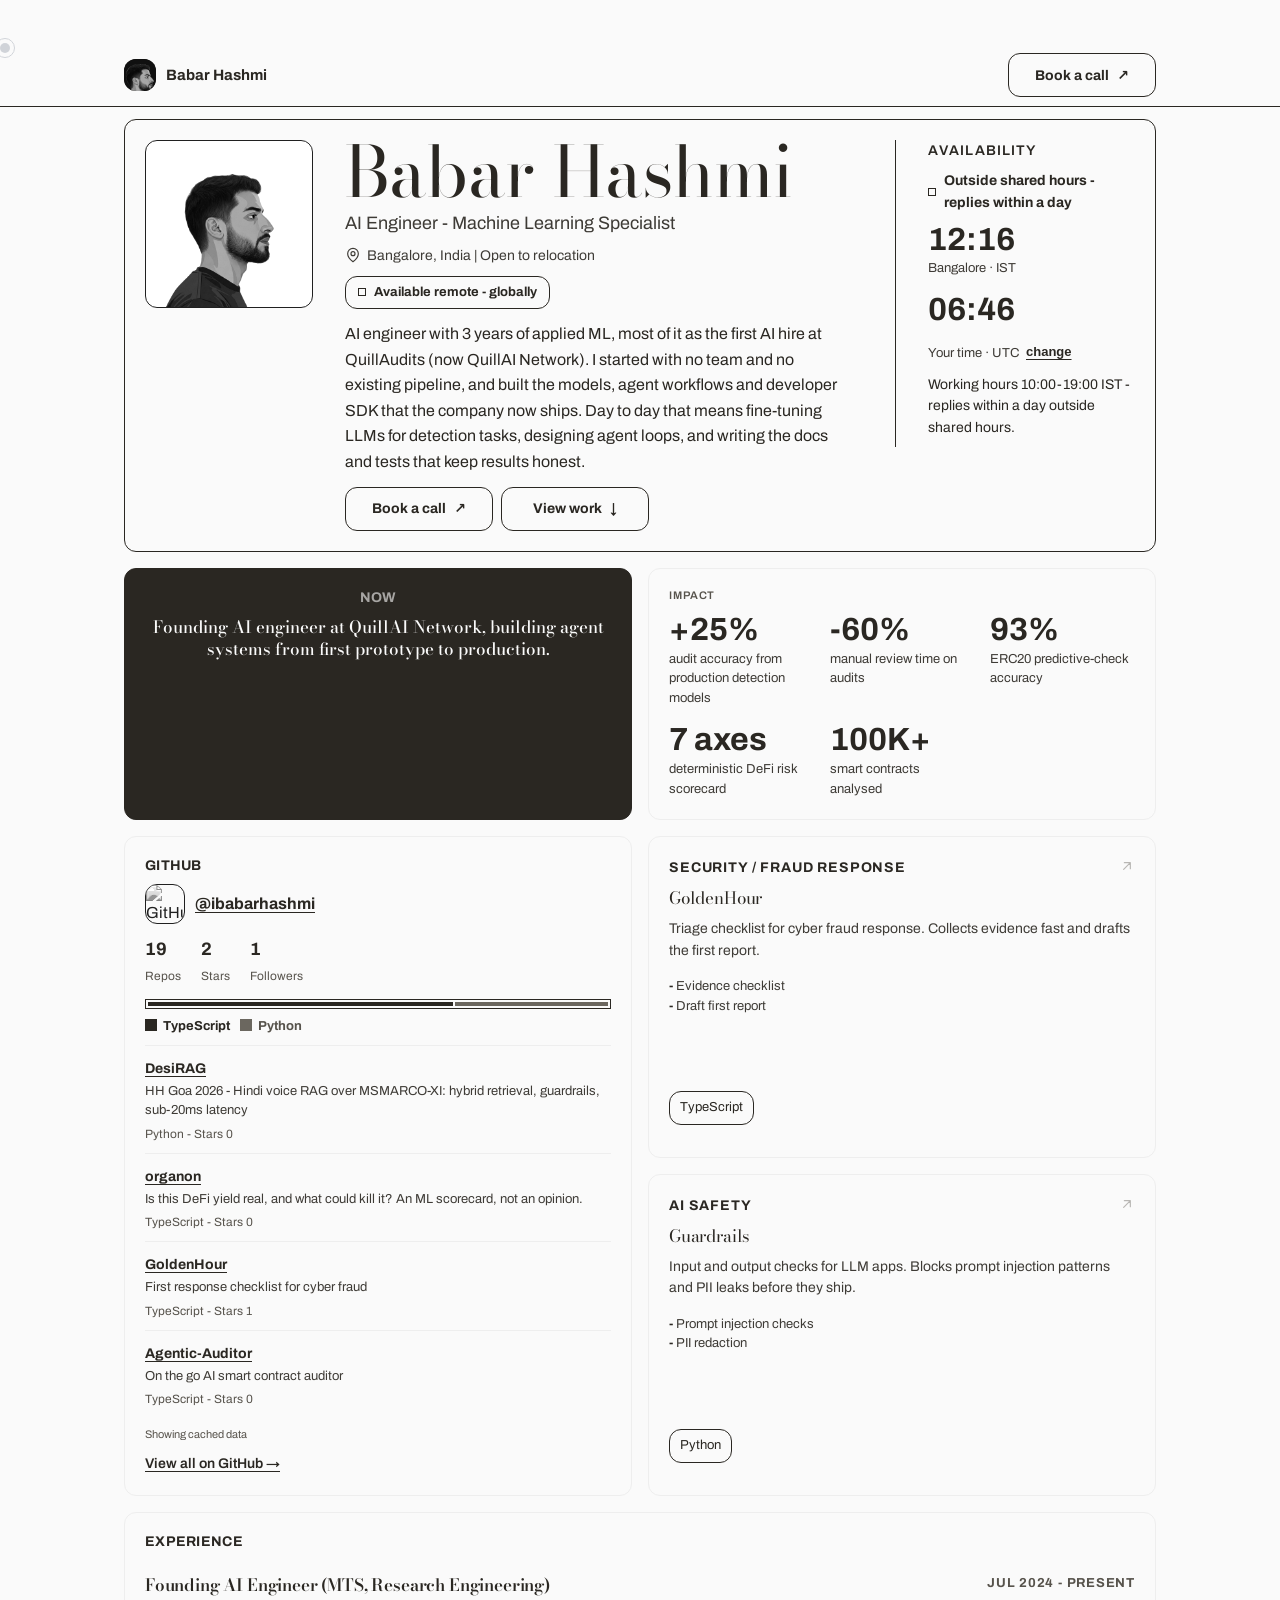
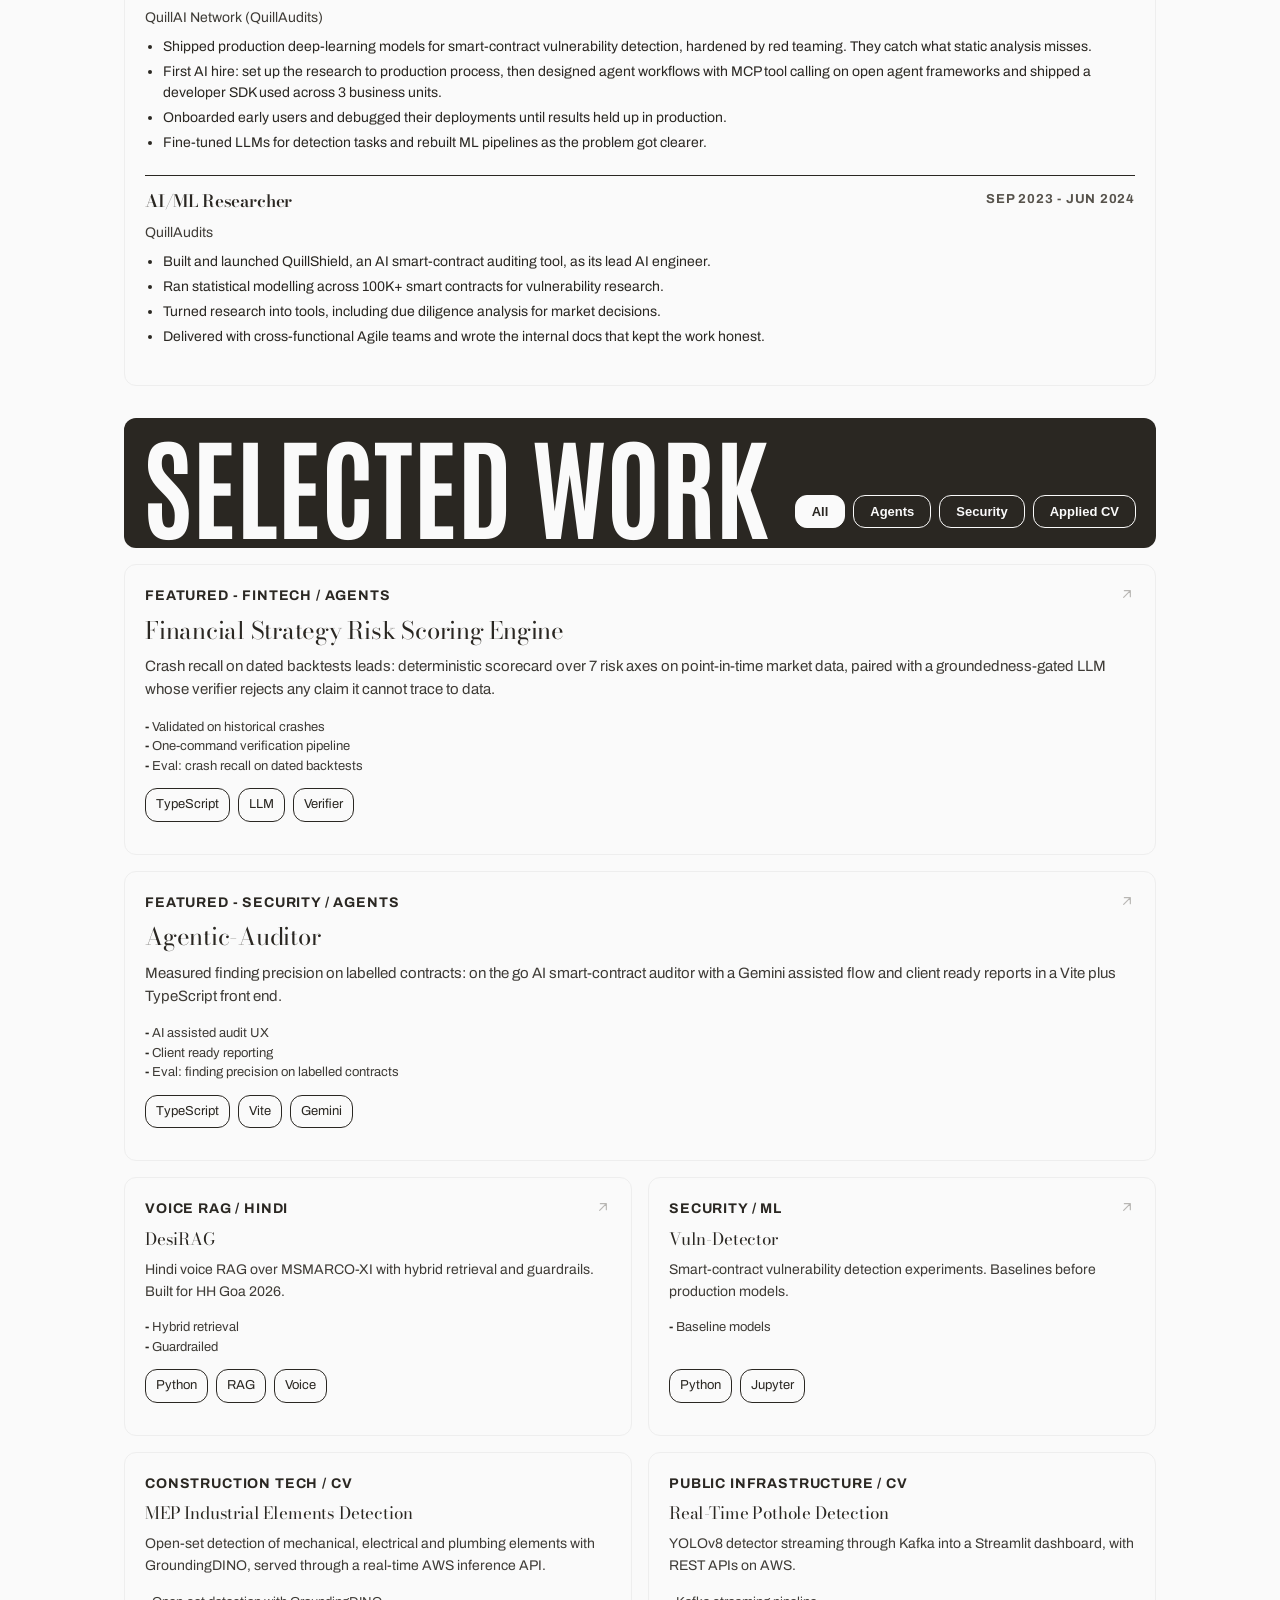
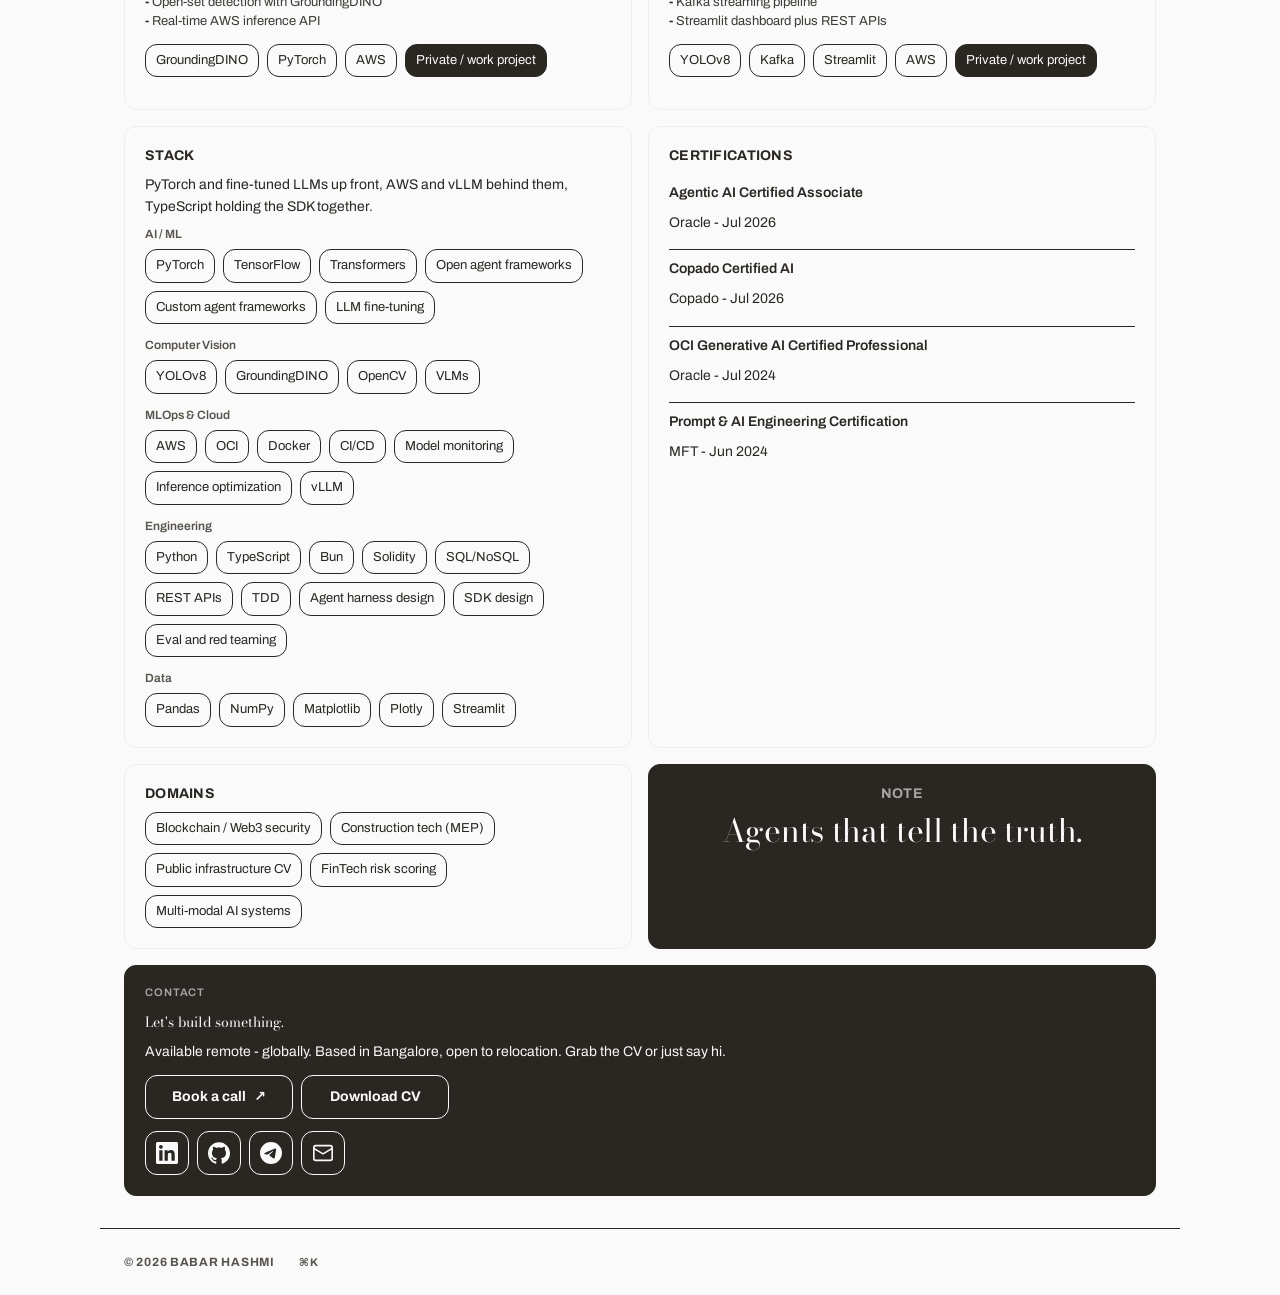
==== index.html @ ec6b99b2 "feat: editorial button redesign + magnetic name optimization + mobile avatar tap - Button system: fi" ====
<!DOCTYPE html>
<html lang="en">
<head>
<meta charset="utf-8">
<meta name="viewport" content="width=device-width, initial-scale=1, viewport-fit=cover">
<title>Babar Hashmi - AI Engineer (Agentic AI, LLMs, Computer Vision)</title>
<meta name="description" content="AI Engineer with 3 years building production ML: agentic AI systems, LLM fine-tuning, computer vision, and MLOps. Based in Bangalore, available remote globally.">
<link rel="canonical" href="https://ibabarhashmi.github.io/">
<meta name="robots" content="index,follow">
<meta name="theme-color" content="#FCFBF9" id="meta-theme">
<meta property="og:type" content="profile">
<meta property="og:title" content="Babar Hashmi - AI Engineer">
<meta property="og:description" content="AI Engineer with 3 years building production ML: agentic AI systems, LLM fine-tuning, computer vision, and MLOps. Based in Bangalore, available remote globally.">
<meta property="og:url" content="https://ibabarhashmi.github.io/">
<meta property="og:image" content="https://ibabarhashmi.github.io/assets/og-image.png">
<meta property="og:image:alt" content="Babar Hashmi - AI Engineer">
<meta property="og:image:width" content="1200">
<meta property="og:image:height" content="630">
<meta name="twitter:card" content="summary_large_image">
<meta name="twitter:title" content="Babar Hashmi - AI Engineer">
<meta name="twitter:description" content="AI Engineer with 3 years building production ML: agentic AI systems, LLM fine-tuning, computer vision, and MLOps. Based in Bangalore, available remote globally.">
<meta name="twitter:image" content="https://ibabarhashmi.github.io/assets/og-image.png">
<link rel="icon" type="image/png" sizes="32x32" href="assets/favicon.png">
<link rel="apple-touch-icon" href="assets/apple-touch-icon.png">
<script type="application/ld+json">
{"@context":"https://schema.org","@graph":[{"@type":"Person","name":"Babar Hashmi","jobTitle":"AI Engineer","email":"ibabarhashmi@yahoo.com","address":{"@type":"PostalAddress","addressLocality":"Bangalore","addressCountry":"IN"},"url":"https://ibabarhashmi.github.io/","sameAs":["https://www.linkedin.com/in/hashmi-babar/","https://github.com/ibabarhashmi"],"knowsAbout":["Agentic AI","LLM fine-tuning","Computer Vision","MLOps"]},{"@type":"WebSite","name":"Babar Hashmi - AI Engineer","url":"https://ibabarhashmi.github.io/"}]}
</script>
<link rel="preconnect" href="https://fonts.googleapis.com">
<link rel="preconnect" href="https://fonts.gstatic.com" crossorigin>
<link rel="preload" as="style" href="https://fonts.googleapis.com/css2?family=Archivo:wght@400;700&family=Antonio:wght@700&family=Bodoni+Moda:opsz,wght@6..96,400;6..96,700&display=swap">
<link href="https://fonts.googleapis.com/css2?family=Archivo:wght@400;700&family=Antonio:wght@700&family=Bodoni+Moda:opsz,wght@6..96,400;6..96,700&display=swap" rel="stylesheet" media="print" onload="this.media='all'">
<noscript><link href="https://fonts.googleapis.com/css2?family=Archivo:wght@400;700&family=Antonio:wght@700&family=Bodoni+Moda:opsz,wght@6..96,400;6..96,700&display=swap" rel="stylesheet"></noscript>
<link rel="stylesheet" href="styles.css?v=20261007a">
<script>document.documentElement.classList.add("js");</script>
<script src="data.js?v=20261007a" defer></script>
<script src="main.js?v=20261007a" defer></script>
</head>
<body>
<a class="skip-link" href="#main">Skip to content</a>
<div class="progress" aria-hidden="true"></div>
<header class="topbar">
  <div class="container topbar-inner">
    <a class="brand" href="./" aria-label="Babar Hashmi - home">
      <span class="monogram" aria-hidden="true"><img src="assets/mark.png" alt="" width="32" height="32"></span>
      <span class="brand-name">Babar Hashmi</span>
    </a>
    <div class="topbar-actions">
      <a id="top-book" class="btn btn--primary" href="https://calendar.app.google/eeGsWhoaFQDMm84g9" target="_blank" rel="noopener noreferrer">Book a call<span class="btn-glyph" aria-hidden="true">↗</span><span class="vh"> (opens in new tab)</span></a>
    </div>
  </div>
</header>
<div class="ticker" aria-hidden="true"><div class="container ticker-inner">AVAILABLE REMOTE · BANGALORE · REPLIES WITHIN A DAY · AVAILABLE REMOTE · BANGALORE · REPLIES WITHIN A DAY · AVAILABLE REMOTE · BANGALORE · REPLIES WITHIN A DAY · AVAILABLE REMOTE · BANGALORE · REPLIES WITHIN A DAY ·</div></div>
<main id="main" class="container">
  <div class="grid" id="grid">
    <section class="tile span-4" id="tile-profile" aria-labelledby="h-name"></section>
    <section class="tile span-2" id="tile-now" aria-labelledby="h-now"></section>
    <section class="tile span-2" id="tile-impact" aria-labelledby="h-impact"></section>
    <section class="tile span-2 row-2" id="tile-github" aria-labelledby="h-github"></section>
    <section class="tile span-4" id="tile-exp" aria-labelledby="h-exp"></section>
    <div class="section-heading span-4" id="work-heading" aria-label="Selected work"></div>
    <div id="projects-slot" class="contents"></div>
    <section class="tile span-2" id="tile-stack" aria-labelledby="h-stack"></section>
    <section class="tile span-2" id="tile-certs" aria-labelledby="h-certs"></section>
    <section class="tile span-2" id="tile-domains" aria-labelledby="h-domains"></section>
    <section class="tile span-2" id="tile-vibe" aria-labelledby="h-vibe"></section>
    <section class="tile span-4 tile-contact" id="tile-contact" aria-labelledby="h-contact"></section>
  </div>
</main>
<footer class="container footer footer-morph" role="contentinfo">
  <span id="foot-copy">© 2026 Babar Hashmi</span>
  <span class="footer-palette-hint" aria-hidden="true" id="footer-palette-trigger" role="button" tabindex="0" aria-label="Open command palette" title="Open command palette (⌘K)">⌘K</span>
</footer>
<dialog id="palette" class="palette">
  <form method="dialog">
    <label for="palette-search">Search</label>
    <input type="search" id="palette-search" placeholder="Type to search..." autocomplete="off">
    <ul id="palette-results" role="listbox"></ul>
  </form>
</dialog>
<div id="toast" class="toast" role="status" aria-live="polite" hidden></div>
<noscript><div class="container"><p><strong>Babar Hashmi</strong> - Founding AI Engineer (MTS) at QuillAI Network. 3 years of applied ML: LLM fine-tuning, agent systems, computer vision. Email <a href="mailto:ibabarhashmi@yahoo.com">ibabarhashmi@yahoo.com</a> - <a href="https://calendar.app.google/eeGsWhoaFQDMm84g9">Book a call</a> - <a href="https://www.linkedin.com/in/hashmi-babar/">LinkedIn</a></p></div></noscript>
</body>
</html>
---- styles.css ----
:root{
  /* Henry strict A: warm monochrome. Paper carries, ink inverts. */
  --paper:#fafafa;--ink:#2a2722;--sepia:#3e3b36;
  --hairline:#eeeeee;--midstone:#9f9f9f;--ash:#57534c;
  --bg:var(--paper);--surface:var(--paper);--surface-2:var(--paper);
  --border:var(--ink);--border-soft:var(--hairline);
  --text:var(--ink);--text-2:var(--sepia);--text-3:var(--ash);
  --accent:var(--ink);--accent-soft:var(--paper);
  --accent-ink:var(--ink);
  --accent-burgundy:#7b2d3b;--accent-burgundy-soft:#f5e6e8; /* Editorial accent */
  --success:var(--ink);--success-soft:var(--paper);
  --success-ink:var(--ink);
  --peach:var(--ink);--peach-soft:var(--paper);
  --font-ui:"Archivo",ui-sans-serif,system-ui,-apple-system,"Segoe UI",Roboto,sans-serif;
  --font-display:"Bodoni Moda",Georgia,"Times New Roman",serif;
  --font-stamp:"Antonio",var(--font-ui);
  /* Design tokens: single source of truth (4/8 base, 1.25-ish type steps) */
  --space-1:4px;--space-2:8px;--space-3:12px;--space-4:16px;--space-5:20px;--space-6:24px;--space-8:32px;
  --text-xs:12px;--text-sm:13px;--text-base:14px;--text-md:16px;--text-lg:17px;--text-xl:22px;--text-2xl:24px;--text-3xl:32px;
  --ease-out:cubic-bezier(.2,.8,.2,1);--ease-editorial:cubic-bezier(.7,0,.2,1);
  --dur-micro:200ms;--dur-fill:420ms;--dur-enter:400ms;--radius:12px;
  --shadow-rest:none;
  --shadow-hover:none;
  --motion-ok:1;
  /* Spring tokens (stiffness, damping, mass) */
  --spring-ui-stiff:700;--spring-ui-damp:45;--spring-ui-mass:0.35;
  --spring-btn-stiff:500;--spring-btn-damp:30;--spring-btn-mass:0.35;
  --spring-mag-stiff:200;--spring-mag-damp:20;--spring-mag-mass:0.6;
}
@media (prefers-reduced-motion: reduce){
  :root{--motion-ok:0;}
}
*{box-sizing:border-box}
html{scroll-behavior:smooth}
@media (prefers-reduced-motion: no-preference) and (min-width:640px){
  html{scroll-snap-type:y proximity}
  .tile, .section-heading{scroll-snap-align:start;scroll-margin-top:76px}
}
/* Scroll progress: single motivated motion, hierarchy feedback only. transform-only. */
.progress{position:fixed;top:0;left:0;height:2px;width:100%;background:var(--ink);transform-origin:0 50%;transform:scaleX(0);z-index:20;pointer-events:none}
@supports (animation-timeline: scroll()){
  @media (prefers-reduced-motion: no-preference){
    .progress{animation:progress linear both;animation-timeline:scroll(root)}
  }
}
@keyframes progress{to{transform:scaleX(1)}}
body{margin:0;background:var(--paper);background-image:none;color:var(--text);font-family:var(--font-ui);font-size:16px;line-height:1.5;-webkit-font-smoothing:antialiased}
a{color:var(--ink);text-decoration:underline;text-decoration-thickness:1px;text-underline-offset:3px}
a:hover{text-decoration-thickness:2px}
:focus-visible{outline:2px solid var(--ink);outline-offset:2px;border-radius:4px}
.vh{position:absolute;width:1px;height:1px;overflow:hidden;clip:rect(0 0 0 0);white-space:nowrap}
.skip-link{position:absolute;left:16px;top:-48px;background:var(--text);color:var(--bg);padding:10px 14px;border-radius:12px;z-index:50;transition:top 200ms}
.skip-link:focus{top:12px;color:var(--bg);text-decoration:none}
.container{max-width:1080px;margin:0 auto;padding:0 24px}
.topbar{position:sticky;top:0;height:64px;background:var(--paper);border-bottom:1px solid var(--ink);z-index:10}
.topbar-inner{display:flex;align-items:center;justify-content:space-between;height:64px}
.brand{display:flex;align-items:center;gap:10px;color:var(--text);font-weight:700;text-decoration:none}
.brand:hover{text-decoration:none}
.monogram{width:32px;height:32px;border-radius:12px;background:var(--ink);color:var(--paper);display:inline-flex;align-items:center;justify-content:center;font-size:13px;font-weight:700;overflow:hidden;flex-shrink:0}
.monogram img{width:32px;height:32px;object-fit:cover;display:block;filter:grayscale(1) contrast(1.1)}
.brand-name{font-size:15px}
.ticker{border-bottom:1px solid var(--ink);background:var(--paper);overflow:hidden}
.ticker-inner{
  display:inline-flex;
  white-space:nowrap;
  animation:marquee 20s linear infinite;
  font-size:12px;font-weight:700;letter-spacing:.06em;text-transform:uppercase;
  padding:6px 0;
  max-width:none;
  margin:0;
  width:max-content;
}
@keyframes marquee{
  from{transform:translateX(-50%);}
  to{transform:translateX(0);}
}
.topbar-actions{display:flex;align-items:center;gap:8px}

/* ============ EDITORIAL BUTTON REDESIGN ============ */
.btn{display:inline-flex;align-items:center;justify-content:center;gap:8px;min-height:44px;height:44px;padding:0 16px;border-radius:var(--radius);font-size:14px;font-weight:700;border:1px solid var(--ink);cursor:pointer;white-space:nowrap;position:relative;isolation:isolate;overflow:hidden;background:var(--paper);color:var(--ink);transition:color var(--dur-micro) var(--ease-out),border-color var(--dur-micro) var(--ease-out);text-decoration:none}
.btn::before{content:"";position:absolute;inset:0;transform:translateY(101%);z-index:-1;transition:transform var(--dur-fill) var(--ease-editorial)}
.btn:hover::before,.btn:focus-visible::before{transform:translateY(0)}
.btn:hover,.btn:focus-visible{text-decoration:none}
.btn:active{transform:none}
@media (prefers-reduced-motion: no-preference){
.btn-glyph{display:inline-block;transition:transform var(--dur-micro) var(--ease-editorial)}
.btn:hover .btn-glyph,.btn:focus-visible .btn-glyph{transform:translateX(5px);text-decoration:none}
}
.btn-icon{width:40px;padding:0}

/* Primary: ink fill */
.btn--primary::before{background:var(--ink)}
.btn--primary:hover,.btn--primary:focus-visible{color:var(--paper);border-color:var(--ink)}

/* Accent: burgundy fill */
.btn--accent{border-color:var(--accent-burgundy);color:var(--accent-burgundy)}
.btn--accent::before{background:var(--accent-burgundy)}
.btn--accent:hover,.btn--accent:focus-visible{color:var(--paper);border-color:var(--accent-burgundy)}

/* Ghost: transparent -> ink fill */
.btn--ghost{background:transparent;color:var(--ink);border-color:var(--ink)}
.btn--ghost::before{background:var(--ink)}
.btn--ghost:hover,.btn--ghost:focus-visible{color:var(--paper);border-color:var(--ink)}

/* Outline: border only, inverts on hover */
.btn--outline{background:transparent;color:var(--ink);border:1px solid var(--ink)}
.btn--outline:hover,.btn--outline:focus-visible{background:var(--ink);color:var(--paper);border-color:var(--ink)}
.btn--outline::before{display:none}

/* Pill variant */
.btn--pill{border-radius:9999px}

/* Reduced motion: instant transitions */
@media (prefers-reduced-motion: reduce){
.btn,.btn::before,.btn-glyph{transition-duration:0s !important;animation:none !important}
}

/* Icon links: same fill animation */
.icon-link{display:inline-flex;align-items:center;justify-content:center;width:44px;height:44px;border-radius:var(--radius);color:var(--text);background:var(--paper);border:1px solid var(--ink);position:relative;isolation:isolate;overflow:hidden;transition:color var(--dur-micro) var(--ease-out),border-color var(--dur-micro) var(--ease-out)}
.icon-link::before{content:"";position:absolute;inset:0;background:var(--ink);transform:translateY(101%);z-index:-1;transition:transform var(--dur-fill) var(--ease-editorial)}
.icon-link:hover::before,.icon-link:focus-visible::before{transform:translateY(0)}
.icon-link:hover,.icon-link:focus-visible{color:var(--paper);border-color:var(--ink);text-decoration:none}
.icon-link svg{width:22px;height:22px;display:block}
@media (prefers-reduced-motion: reduce){
.icon-link,.icon-link::before,.icon-link svg{transition-duration:0s !important}
}

.grid{display:grid;gap:16px;grid-template-columns:repeat(4,1fr);grid-auto-flow:dense;padding:24px 0 8px}
.contents{display:contents}
.span-2{grid-column:span 2}.span-4{grid-column:1/-1}.row-2{grid-row:span 2}
.tile{background:var(--paper);border:1px solid var(--border-soft);border-radius:12px;padding:20px;min-width:0;min-height:120px}
.js .tile:not(.in){opacity:0}
.tile.in{opacity:1;transition:opacity 400ms cubic-bezier(.2,.8,.2,1)}
a.tile:hover,.tile-linked:hover{text-decoration:none}
.tile.in:hover{transition-delay:0ms}
.eyebrow{font-size:11px;line-height:1.2;font-weight:600;text-transform:uppercase;letter-spacing:.08em;color:var(--text-3);margin:0 0 12px}
.tile-title{font-size:var(--text-base);line-height:1.35;font-weight:700;letter-spacing:.02em;text-transform:uppercase;margin:0 0 var(--space-2);color:var(--text)}
.proj-tag{font-size:var(--text-xs);line-height:1.4;font-weight:700;color:var(--ink);margin:0 0 var(--space-2);text-transform:uppercase;letter-spacing:.06em}
.tile h3{font-size:var(--text-lg);line-height:1.35;font-weight:600;letter-spacing:-.01em;margin:0 0 var(--space-2);text-wrap:balance}
.tile p{font-size:var(--text-base);line-height:1.55;margin:0 0 var(--space-2);color:var(--text);text-wrap:pretty}
.tile p.muted,.muted{color:var(--text-2)}
.section-heading{font-size:13px;font-weight:700;letter-spacing:.08em;text-transform:uppercase;color:var(--text-3);padding:16px 4px 0}
/* profile: statement hero, avatar docked right with live ring */
.profile{display:flex;gap:20px}
.profile-statement{gap:32px;align-items:flex-start;justify-content:space-between}
.profile-main{flex:1 1 auto;min-width:0}
.avatar{width:168px;height:168px;border-radius:12px;object-fit:cover;border:1px solid var(--ink);flex-shrink:0;background:var(--paper);filter:grayscale(1) contrast(1.08);transition:filter 600ms cubic-bezier(.2,.8,.2,1),transform 600ms cubic-bezier(.2,.8,.2,1)}
@media (prefers-reduced-motion: no-preference){
  .avatar:hover{filter:grayscale(0) contrast(1.05);transform:scale(1.02)}
  .avatar.tapped{filter:grayscale(0) contrast(1.05);transform:scale(1.02)}
}
.avatar-dock{position:relative;flex-shrink:0;line-height:0;align-self:start;touch-action:pan-y;cursor:grab;transform:translate(var(--dx,0px),var(--dy,0px))}
.avatar-dock.dragging{cursor:grabbing}
.avatar-dock::after{content:"";position:absolute;inset:-5px;border-radius:16px;border:1px solid var(--ink);opacity:1;pointer-events:none}
.profile h1{font-family:var(--font-display);font-weight:400;font-size:clamp(2.5rem,5.5vw,4.5rem);line-height:.9;letter-spacing:0;margin:0 0 8px;text-wrap:balance;font-variation-settings:'wght' 300}
/* Name pronunciation popover (yuvich pattern, Henry mono) */
#h-name{position:relative}
.name-btn{font:inherit;color:inherit;background:none;border:0;padding:0;cursor:pointer;text-align:left}
.name-squiggle{position:absolute;left:0;bottom:-2px;width:100%;height:7px;pointer-events:none}
.name-squiggle path{fill:none;stroke:var(--ink);stroke-width:1.4;stroke-linecap:round;stroke-dasharray:1;stroke-dashoffset:0;opacity:.55}
#h-name:hover .name-squiggle path{animation:name-draw .52s cubic-bezier(.3,0,.2,1)}
@keyframes name-draw{from{stroke-dashoffset:1}}
.name-def{position:absolute;left:0;top:calc(100% + 12px);z-index:45;display:grid;gap:2px;width:250px;max-width:calc(100vw - 32px);padding:12px 14px 13px;border-radius:12px;background:var(--paper);border:1px solid var(--ink);font-family:var(--font-ui);font-size:14px;line-height:1.5;color:var(--text);text-align:left}
.name-def[hidden]{display:none}
.nd-head{font-weight:700;font-size:16px}
.nd-say{font-size:13px;color:var(--text-3)}
.nd-dev{font-size:22px;line-height:1.3}
.nd-body{font-size:14px;color:var(--text-2)}
.profile .title{font-size:18px;line-height:1.4;font-weight:400;color:var(--text-2);margin:0 0 8px}
.profile .title{font-size:18px;line-height:1.4;font-weight:400;color:var(--text-2);margin:0 0 8px}
.meta-row{display:flex;align-items:center;gap:6px;font-size:14px;color:var(--text-2);margin-bottom:10px}
.meta-row .meta-ist{font-variant-numeric:tabular-nums;font-weight:700;color:var(--text)}
.badge{display:inline-flex;align-items:center;gap:8px;padding:6px 12px;border-radius:12px;background:var(--paper);color:var(--ink);border:1px solid var(--ink);font-size:13px;font-weight:700;margin-bottom:12px}
.badge .dot{width:8px;height:8px;border-radius:0;background:currentColor;animation:blink 2s steps(2,start) infinite}
.badge.off .dot{background:transparent;border:1px solid currentColor;animation:none}
@keyframes blink{50%{opacity:.25}}
.badge.off{background:var(--paper);color:var(--ink)}
.bio{max-width:56ch !important;font-size:16px !important;line-height:1.6 !important}
.chips{display:flex;flex-wrap:wrap;gap:8px;margin:12px 0}
.chip{display:inline-flex;align-items:center;padding:6px 10px;background:var(--paper);border:1px solid var(--ink);border-radius:12px;font-size:13px;font-weight:400;color:var(--text)}
.chip-accent{background:var(--ink);border-color:var(--ink);color:var(--paper)}
.actions{display:flex;flex-wrap:wrap;gap:8px;margin-top:12px}
.actions .btn{flex:0 0 auto;min-width:148px;padding:0 18px}
#top-book{min-width:148px}
/* hero grid: avatar left, statement middle, availability right */
.hero-grid{position:relative;z-index:1;display:grid;grid-template-columns:auto minmax(0,1fr) 240px;gap:32px;align-items:start}
.hero-avail{border-left:1px solid var(--border);padding-left:32px;min-width:0}
.avail-eyebrow{font-size:11px;line-height:1.2;font-weight:600;text-transform:uppercase;letter-spacing:.08em;color:var(--text-3);margin:0 0 12px}
.avail-verdict{display:flex;align-items:center;gap:8px;font-size:14px;font-weight:700;color:var(--ink);margin:0 0 16px;min-height:44px}
.avail-verdict .dot{width:8px;height:8px;border-radius:0;background:currentColor;flex-shrink:0;animation:blink 2s steps(2,start) infinite}
.avail-verdict.off .dot{background:transparent;border:1px solid currentColor;animation:none}
.avail-verdict.off{color:var(--ink)}

/* Tooltip for availability dots */
.avail-verdict .dot, .avail-badge .dot{position:relative;}
.avail-verdict .dot::after, .avail-badge .dot::after{
  content:attr(title);
  position:absolute;
  bottom:100%; left:50%; transform:translateX(-50%);
  background:var(--ink); color:var(--paper);
  font-size:11px; font-weight:400; text-transform:none; letter-spacing:0;
  padding:4px 8px; border-radius:4px; white-space:nowrap;
  opacity:0; pointer-events:none; transition:opacity 150ms;
  margin-bottom:4px;
}
.avail-verdict .dot:hover::after, .avail-badge .dot:hover::after{
  opacity:1;
}

.avail-rows{display:flex;flex-direction:column;gap:14px}
.avail-row[hidden]{display:none}
.avail-time{font-family:var(--font-ui);font-size:var(--text-3xl);font-weight:700;letter-spacing:0;line-height:1.1;font-variant-numeric:tabular-nums}
.avail-label{font-size:13px;color:var(--text-2);margin-top:2px}
.avail-change{background:none;border:none;padding:0 4px;color:var(--ink);font-size:13px;font-weight:700;cursor:pointer;text-decoration:underline;text-underline-offset:3px;min-height:44px;display:inline-flex;align-items:center}
.avail-change:hover{text-decoration:underline}
.avail-select{width:100%;min-height:44px;margin-top:12px;border-radius:12px;background:var(--paper);border:1px solid var(--ink);color:var(--text);font-size:13px}
.avail-select[hidden]{display:none}
.avail-foot{font-size:12px;color:var(--text-3);margin:16px 0 0}
/* impact */
.stats{display:grid;grid-template-columns:repeat(auto-fit,minmax(140px,1fr));gap:16px}
.stat-value{font-family:var(--font-ui);font-size:var(--text-3xl);font-weight:700;letter-spacing:0;font-variant-numeric:tabular-nums;line-height:1}
.stat-label{font-size:13px;color:var(--text-2);margin-top:4px}
/* github */
.gh-head{display:flex;align-items:center;gap:10px;margin-bottom:12px}
.gh-head img{width:40px;height:40px;border-radius:12px;border:1px solid var(--ink);filter:grayscale(1) contrast(1.08)}
.gh-head a{font-weight:700;color:var(--text)}
.gh-stats{display:flex;gap:20px;margin-bottom:12px}
.gh-stats b{display:block;font-size:18px;font-weight:700;font-variant-numeric:tabular-nums}
.gh-stats span{font-size:12px;color:var(--text-3)}
.langbar{display:flex;gap:2px;height:10px;border-radius:0;overflow:hidden;background:var(--paper);border:1px solid var(--ink);padding:2px;margin:8px 0}
.langbar i{display:block;height:100%;background:var(--ink)}
.lang-legend{display:flex;flex-wrap:wrap;gap:10px;font-size:13px;font-weight:700;color:var(--ink);margin-bottom:8px}
.lang-legend s{display:inline-block;width:12px;height:12px;border-radius:0;margin-right:6px;text-decoration:none;vertical-align:-1px}
.repo{padding:10px 0;border-top:1px solid var(--border-soft)}
.repo-name{font-size:14px;font-weight:700;color:var(--text)}
.repo-desc{font-size:13px;color:var(--text-2);display:-webkit-box;-webkit-line-clamp:2;-webkit-box-orient:vertical;overflow:hidden;margin:2px 0 4px}
.repo-meta{font-size:12px;color:var(--text-3)}
.cached-note{font-size:11px;color:var(--text-3);margin-top:8px}
.view-all{display:inline-block;margin-top:10px;font-size:14px;font-weight:600}
.skel{background:var(--paper);border:1px solid var(--border-soft);border-radius:12px;min-height:14px;margin:8px 0}
/* experience (old vertical rail retired; flat ruled rows below win) */
.tl-top{display:flex;justify-content:space-between;gap:12px;flex-wrap:wrap}
.tl-role{font-size:17px;font-weight:700;margin:0}
.tl-org{color:var(--text-2);font-size:14px;margin:2px 0 8px}
.tl-dates{font-size:13px;font-weight:700;text-transform:uppercase;letter-spacing:.06em;color:var(--text-3);white-space:nowrap}
.tl-item ul{margin:0;padding-left:18px;font-size:14px}
.tl-item li{margin-bottom:4px}
/* projects */
.proj{display:flex;flex-direction:column;position:relative;text-decoration:none;color:inherit}
.proj:hover{text-decoration:none}
.proj:hover h3{
  transform:translateX(4px);
  transition:transform 200ms cubic-bezier(.2,.8,.2,1);
}
.proj:hover .ext{
  opacity:1;
  transform:translate(-4px, -4px);
  transition:opacity 200ms, transform 200ms cubic-bezier(.2,.8,.2,1);
}
.proj .ext{position:absolute;top:20px;right:20px;color:var(--text-3);opacity:0.4;transform:translate(0,0);}
.proj-feat:hover h3{
  transform:translateX(4px);
  transition:transform 200ms cubic-bezier(.2,.8,.2,1);
}
.proj-feat:hover .ext{
  opacity:1;
  transform:translate(-4px, -4px);
  transition:opacity 200ms, transform 200ms cubic-bezier(.2,.8,.2,1);
}
.chip:hover{border-color:var(--ink);}
.checks{list-style:none;margin:8px 0;padding:0;font-size:13px;color:var(--text-2)}
.checks li::before{content:"- ";color:var(--ink);font-weight:700}
/* stack / certs */
.stack-group{margin-bottom:12px}
.stack-lede{font-size:14px;line-height:1.55;color:var(--text-2);margin:0 0 12px;max-width:56ch}
.stack-group:last-child{margin-bottom:0}
.stack-name{font-size:12px;font-weight:600;color:var(--text-3);margin-bottom:6px}
.cert-row{padding:8px 0;border-top:1px solid var(--border)}
.cert-row:first-of-type{border-top:none}
.cert-name{font-size:14px;font-weight:600;margin:0}
.cert-meta{font-size:13px;color:var(--text-2);margin:0}
.vibe-text{font-size:22px;font-weight:600;letter-spacing:-.01em;margin:0}
/* vibe: inverted letter */
#tile-vibe{background:var(--ink);border-color:var(--ink);color:var(--paper);text-align:center}
#tile-vibe .tile-title{color:var(--paper);opacity:.6}
#tile-vibe .vibe-text{color:var(--paper);font-family:var(--font-display);font-weight:400;font-size:32px;line-height:1.2}
#tile-vibe:hover{transform:none}
/* contact: ink drenched */
.tile-contact{background:var(--ink);border-color:var(--ink);color:var(--paper)}
.tile-contact .eyebrow{color:var(--paper);opacity:.6}
.tile-contact .contact-title{color:var(--paper);font-family:var(--font-display);font-weight:400}
.tile-contact p{color:var(--paper)}
.tile-contact .muted{color:var(--paper);opacity:.7}
.tile-contact a{color:var(--paper)}

/* Contact tile inverted buttons */
.tile-contact .btn--primary{background:var(--ink);color:var(--paper);border-color:var(--paper)}
.tile-contact .btn--primary::before{background:var(--paper)}
.tile-contact .btn--primary:hover,.tile-contact .btn--primary:focus-visible{color:var(--ink);border-color:var(--paper)}
.tile-contact .btn--secondary{background:transparent;border-color:var(--paper);color:var(--paper)}
.tile-contact .btn--secondary::before{background:var(--paper)}
.tile-contact .btn--secondary:hover,.tile-contact .btn--secondary:focus-visible{color:var(--ink);border-color:var(--paper)}

/* Contact tile icon links */
.tile-contact .icon-link{background:transparent;border-color:var(--paper);color:var(--paper)}
.tile-contact .icon-link::before{background:var(--paper)}
.tile-contact .icon-link:hover,.tile-contact .icon-link:focus-visible{color:var(--ink);border-color:var(--paper)}

/* Contact exception removed: social marks inherit text color, single accent only. */
/* Shape rule: icon targets 44px with 12px hover wash, matching buttons. */
.icon-row{display:flex;flex-wrap:wrap;align-items:center;gap:8px;margin-top:12px}
.btn-icon{width:44px;padding:0}
.contact-title{font-family:var(--font-display);font-weight:400;font-size:clamp(2rem,5vw,3.5rem);line-height:.95;margin:0 0 8px;letter-spacing:0;text-wrap:balance}
.footer{display:flex;gap:8px;flex-wrap:wrap;align-items:center;padding:32px 24px;font-size:12px;font-weight:700;letter-spacing:.06em;text-transform:uppercase;color:var(--text-3);border-top:1px solid var(--ink);margin-top:24px}

/* ---------- Footer morph (scroll-revealed destination) ---------- */
.footer-morph{
  position:fixed;
  bottom:0;left:0;right:0;
  background:var(--paper);
  border-top:1px solid var(--ink);
  z-index:5;
  transform:translateY(100%);
  will-change:transform;
  padding:24px;
}
@media (prefers-reduced-motion: no-preference){
  .footer-morph{transition:transform 600ms cubic-bezier(.2,.8,.2,1);}
}
.footer-morph.is-revealed{transform:translateY(0);}

.footer-morph #foot-copy{
  display:inline-block;
  text-align:center;
  font-size:12px;
  font-weight:700;
  letter-spacing:.06em;
  text-transform:uppercase;
  color:var(--text-3);
}
.footer-palette-hint{
  display:inline-block;
  margin-left:16px;
  font-size:11px;
  color:var(--text-3);
  font-family:var(--font-mono);
}
@media (max-width:639px){
  .footer-palette-hint{display:none;}
}

.footer-giant{
  display:flex;flex-wrap:wrap;justify-content:center;gap:0 0.02em;
  font-family:var(--font-stamp);
  font-size:clamp(4rem,12vw,10rem);
  line-height:0.82;
  font-weight:700;
  color:var(--ink);
  margin-bottom:16px;
}
/* ---------- Magnetic cursor ---------- */
.magnetic-cursor{
  position:fixed;top:0;left:0;z-index:100;
  pointer-events:none;width:10px;height:10px;
  mix-blend-mode:difference;
}
.cursor-ring{position:absolute;inset:-5px;border:1px solid var(--ink);border-radius:50%;transition:transform 150ms cubic-bezier(.2,.8,.2,1);}
.cursor-dot{position:absolute;inset:0;background:var(--ink);border-radius:50%;transition:transform 150ms cubic-bezier(.2,.8,.2,1);}
.magnetic-cursor.over-interactive .cursor-ring{transform:scale(3.4);border-color:var(--ink);}
.magnetic-cursor.over-interactive .cursor-dot{transform:scale(3.4);}

@media(prefers-reduced-motion:reduce){
  .magnetic-cursor{display:none !important;}
}

/* ---------- Command palette ---------- */
.palette{
  position:fixed;top:50%;left:50%;transform:translate(-50%, -50%);
  width:min(90vw, 600px);max-height:70vh;
  background:var(--paper);border:1px solid var(--ink);border-radius:16px;
  padding:20px;z-index:100;
}
.palette::backdrop{background:rgba(42,39,34,0.5);}
.palette:not([open]){display:none;}
#palette-search{width:100%;font:inherit;font-size:18px;padding:12px 16px;
  border:1px solid var(--ink);border-radius:12px;background:var(--paper);color:var(--ink);}
#palette-search:focus{outline:2px solid var(--ink);outline-offset:2px;}
#palette-results{list-style:none;padding:0;margin:12px 0 0;overflow-y:auto;max-height:50vh;}
#palette-results li{padding:10px 12px;border-radius:8px;cursor:pointer;font-size:15px;}
#palette-results li:hover, #palette-results li[aria-selected]{background:var(--ink);color:var(--paper);}
#palette-results li .palette-meta{font-size:12px;color:var(--text-3);margin-top:2px;}
.palette-hint{font-size:11px;color:var(--text-3);margin-left:8px;font-family:var(--font-mono);}

.toast{position:fixed;bottom:24px;left:50%;transform:translateX(-50%);background:var(--ink);color:var(--paper);border-radius:12px;padding:10px 14px;font-size:14px;z-index:50}
.toast[hidden]{display:none}
.repo-desc,.chip,.bio{overflow-wrap:anywhere}
@media(max-width:1023px){.grid{grid-template-columns:repeat(2,1fr)}.span-4{grid-column:1/-1}.row-2{grid-row:span 1}.stats{grid-template-columns:repeat(2,1fr)}.hero-grid{grid-template-columns:auto minmax(0,1fr)}.hero-avail{grid-column:1/-1;border-left:none;border-top:1px solid var(--ink);padding-left:0;padding-top:16px}.hero-avail .avail-rows{flex-direction:row;gap:32px}.avatar{width:128px;height:128px}.profile h1{font-size:clamp(2.5rem,6vw,3.5rem)}}
@media(max-width:639px){.container{padding:0 16px}.grid{grid-template-columns:1fr;gap:12px}.span-2{grid-column:1/-1}.tile{padding:16px}.profile{flex-direction:column}.profile-statement{gap:16px}.hero-grid{grid-template-columns:1fr;gap:16px}.hero-avail{border-left:none;border-top:1px solid var(--ink);padding-left:0;padding-top:16px}.hero-avail .avail-rows{flex-direction:row;gap:24px}.avatar-dock{order:-1}.avatar{width:96px;height:96px;border-radius:12px}.avatar-dock::after{border-radius:16px}.profile h1{font-size:2.5rem}#work-heading .work-title{font-size:3rem}.contact-title{font-size:2rem}}
@media(prefers-reduced-motion:reduce){*,*::before,*::after{animation:none !important;transition:none !important}.tile{opacity:1}#tile-profile{filter:none !important}html{scroll-behavior:auto}}

/* ---------- broadside: entrance without color ---------- */
.container{position:relative;z-index:1}
.js #tile-profile:not(.in){filter:none}
#tile-profile.tile.in{transition:opacity 400ms cubic-bezier(.2,.8,.2,1),transform 400ms cubic-bezier(.2,.8,.2,1)}
/* Hero: no ambient color wash in strict A */
#tile-profile{position:relative;overflow:hidden;border-color:var(--ink);border-width:1px}
#tile-profile::before{display:none}
.profile-statement{position:relative;z-index:1}
@keyframes hero-rise{from{opacity:0;transform:translateY(12px)}to{opacity:1;transform:none}}
@media (prefers-reduced-motion: no-preference){
  .js #tile-profile.tile.in .hero-el{opacity:0;animation:hero-rise 600ms cubic-bezier(.2,.8,.2,1) forwards;animation-delay:calc(var(--hi,0)*60ms)}
}
/* Now: inverted letter band */
#tile-now{background:var(--ink);border-color:var(--ink);color:var(--paper);text-align:center}
#tile-now .tile-title{color:var(--paper);opacity:.6}
#tile-now p{color:var(--paper);font-family:var(--font-display);font-size:24px;line-height:1.3}
/* Experience: flattened rows, no card-in-card. */
.timeline{position:relative;padding-left:0}
.timeline::before{display:none}
.tl-item{background:var(--paper);border-top:1px solid var(--ink);padding:14px 0;margin-bottom:4px}
.tl-item:first-child{border-top:none}
.tl-item::before{display:none}
.tl-item:last-child{margin-bottom:0}
.tl-role{font-family:var(--font-display);font-weight:400}
/* Selected work: stamped masthead band */
.section-heading{display:flex;flex-wrap:wrap;align-items:flex-end;justify-content:space-between;gap:12px;padding:20px 4px 0}
#work-heading{background:var(--ink);color:var(--paper);border-radius:12px;padding:20px;margin-top:16px}
#work-heading .work-title{font-family:var(--font-stamp);font-size:clamp(3rem,10vw,7rem);line-height:.8;text-transform:uppercase;color:var(--paper);margin:0;letter-spacing:0}
#work-heading .filter-row{display:flex;flex-wrap:wrap;gap:8px}
#work-heading .filter-row .filter-btn{background:transparent;border:1px solid var(--paper);color:var(--paper);border-radius:var(--radius);padding:8px 16px;font-size:13px;font-weight:600}
#work-heading .filter-row .filter-btn.on{background:var(--paper);color:var(--ink);border-color:var(--paper)}
.proj-feat h3{font-family:var(--font-display);font-weight:400;font-size:24px}
.proj-feat .muted{font-size:15px}
.proj h3{font-family:var(--font-display);font-weight:400}
/* Filter hides via [hidden]; author display:flex beats UA hidden without this */
.proj[hidden]{display:none}
.proj .muted{display:-webkit-box;-webkit-line-clamp:3;-webkit-box-orient:vertical;overflow:hidden}
.proj .chips{margin-top:auto;padding-top:4px}
.proj .ext{position:absolute;top:20px;right:20px;color:var(--text-3)}
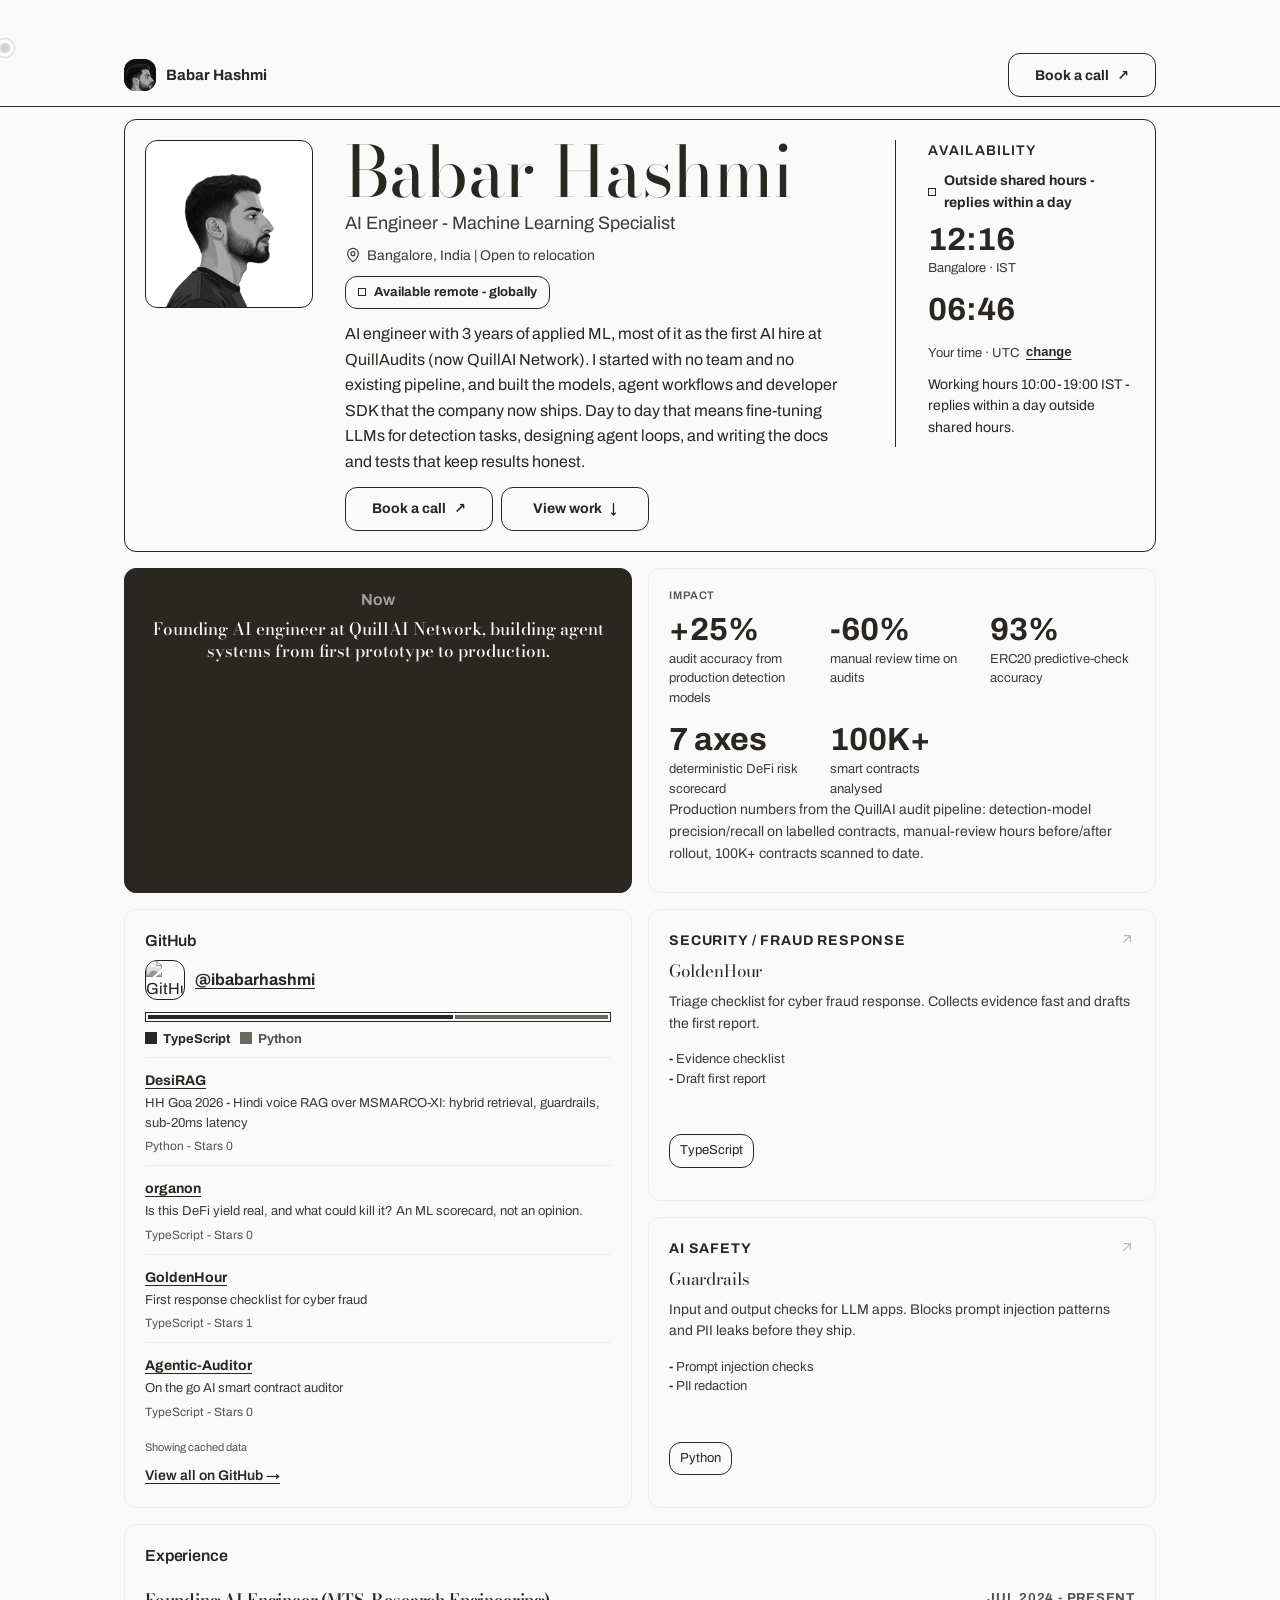
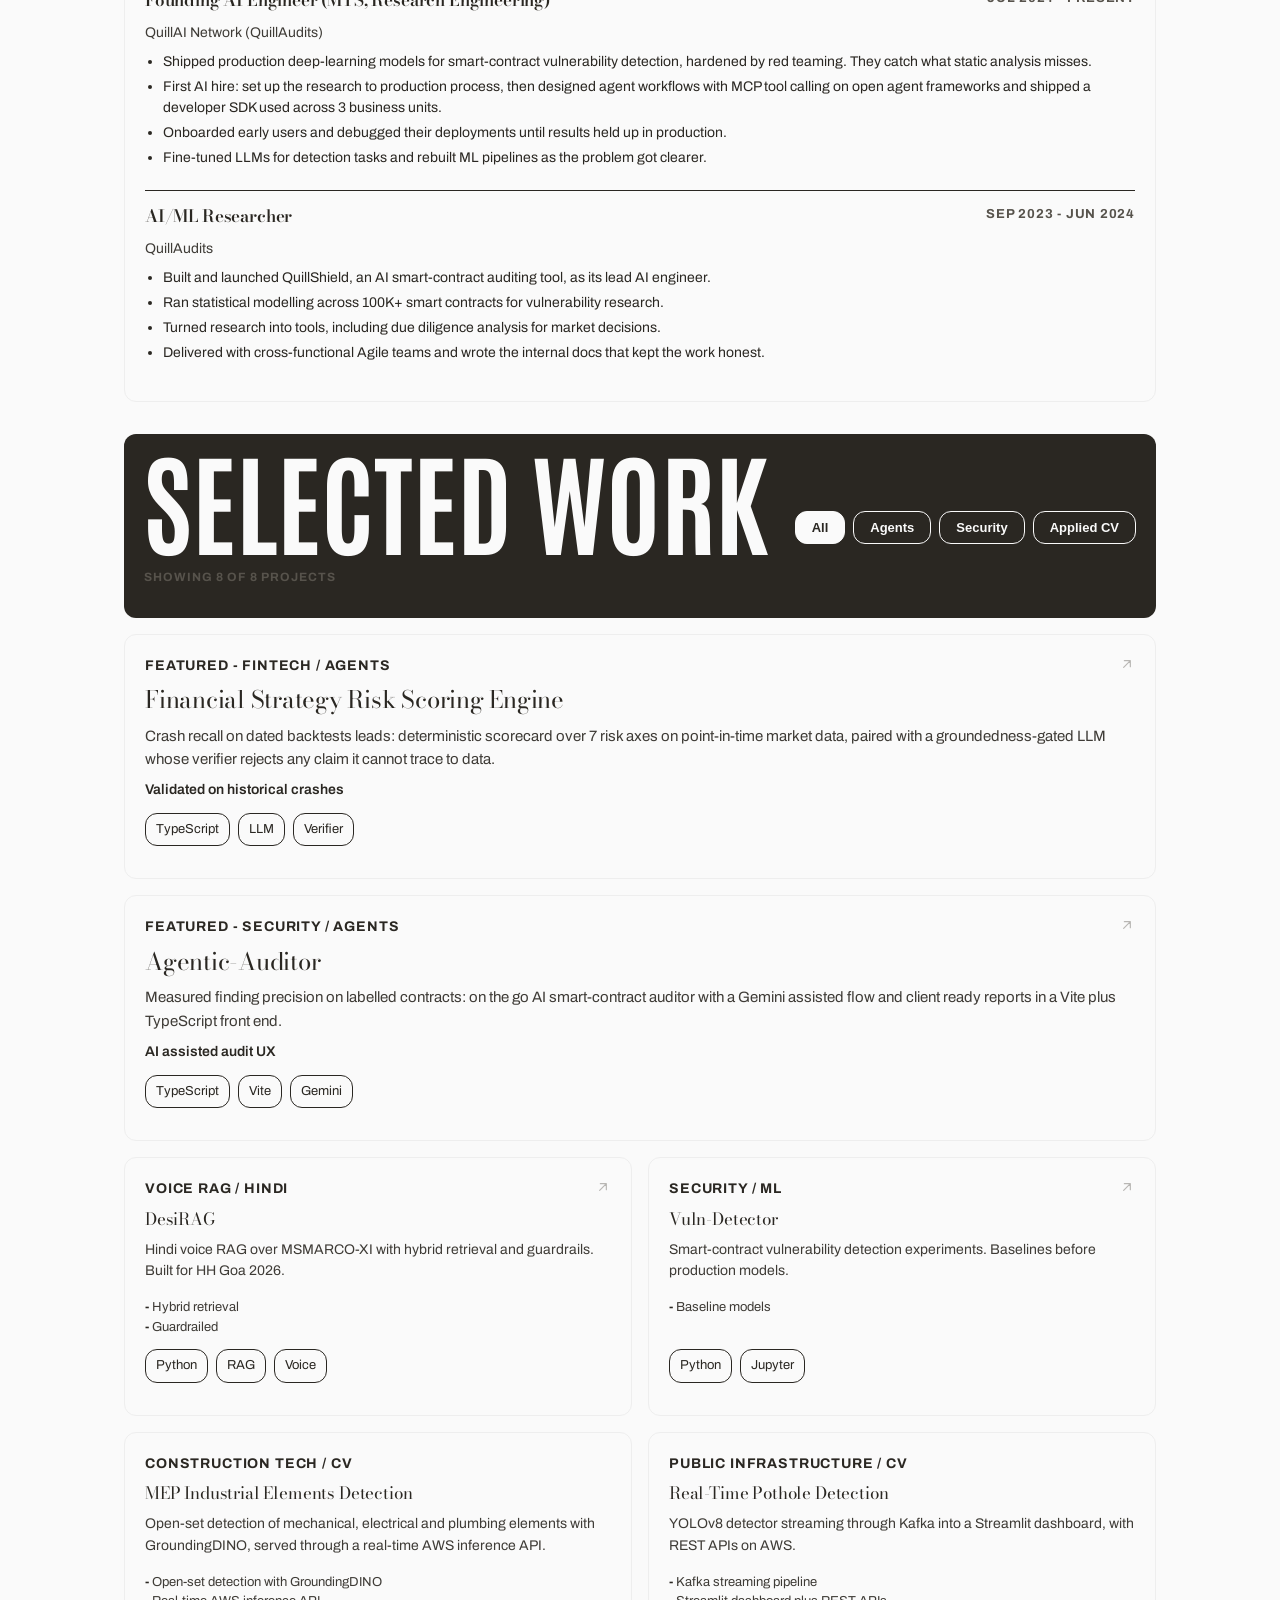
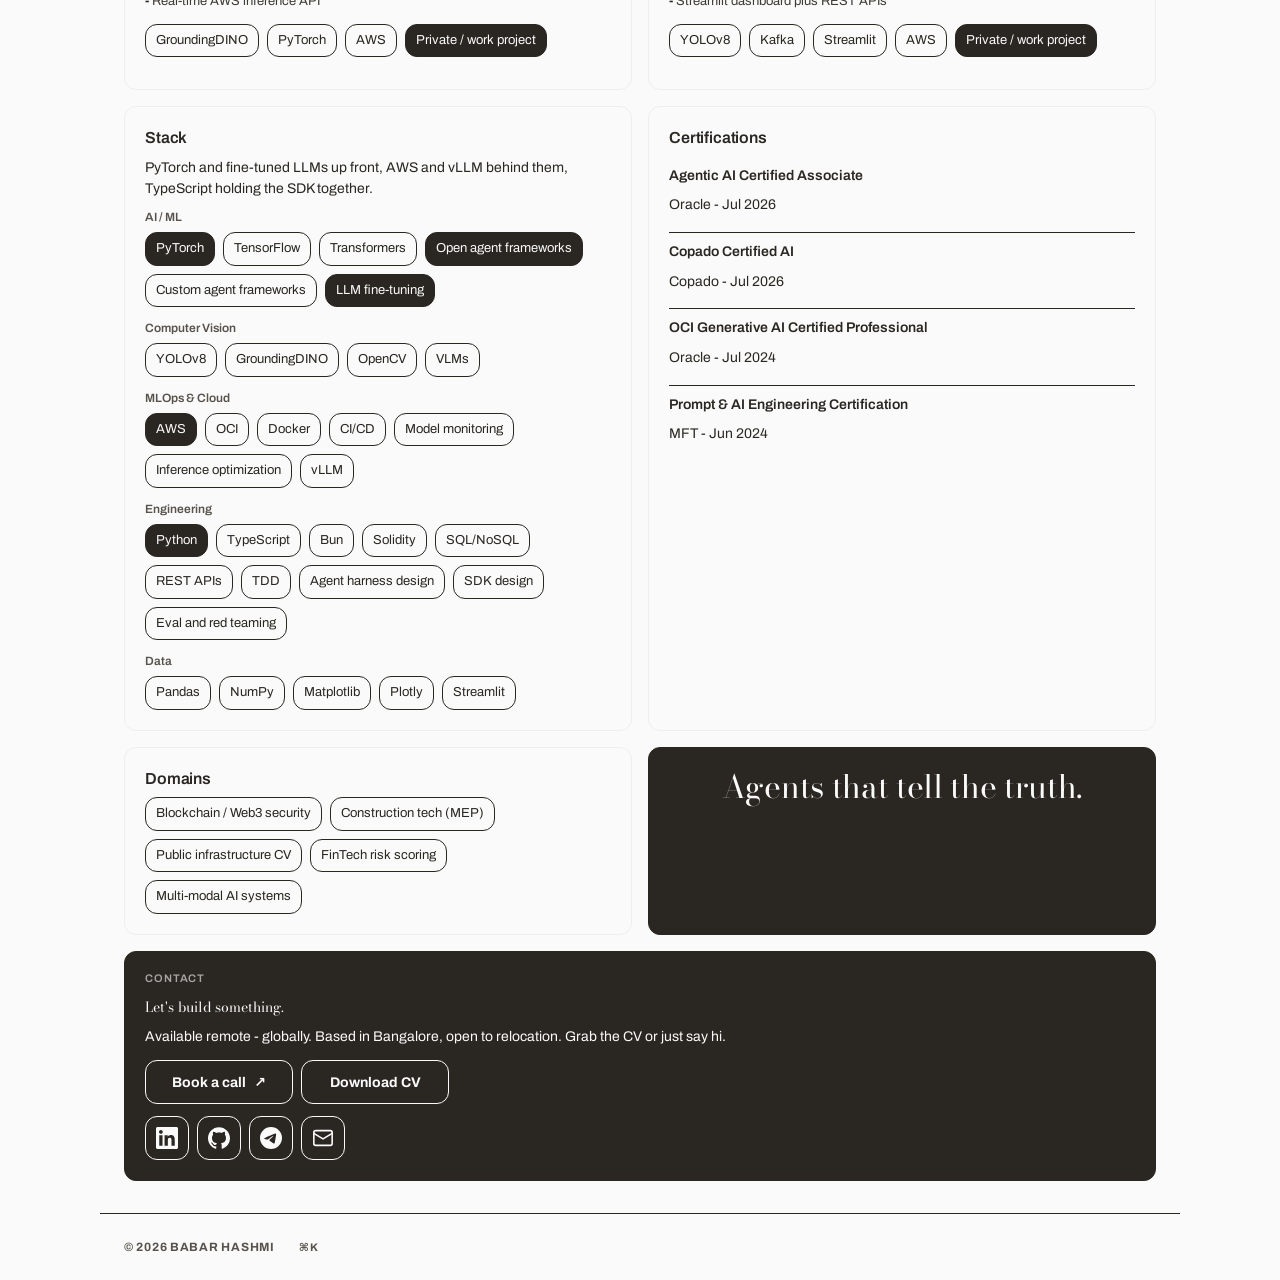
==== commit d2a04e46: "feat: prerendered copy, proof-first tiles, palette rows, cache-busting - Bake all 12 sections into i" ====
--- a/index.html
+++ b/index.html
@@ -30,10 +30,10 @@
 <link rel="preload" as="style" href="https://fonts.googleapis.com/css2?family=Archivo:wght@400;700&family=Antonio:wght@700&family=Bodoni+Moda:opsz,wght@6..96,400;6..96,700&display=swap">
 <link href="https://fonts.googleapis.com/css2?family=Archivo:wght@400;700&family=Antonio:wght@700&family=Bodoni+Moda:opsz,wght@6..96,400;6..96,700&display=swap" rel="stylesheet" media="print" onload="this.media='all'">
 <noscript><link href="https://fonts.googleapis.com/css2?family=Archivo:wght@400;700&family=Antonio:wght@700&family=Bodoni+Moda:opsz,wght@6..96,400;6..96,700&display=swap" rel="stylesheet"></noscript>
-<link rel="stylesheet" href="styles.css?v=20261007a">
+<link rel="stylesheet" href="styles.css?v=20261012a">
 <script>document.documentElement.classList.add("js");</script>
-<script src="data.js?v=20261007a" defer></script>
-<script src="main.js?v=20261007a" defer></script>
+<script src="data.js?v=20261012a" defer></script>
+<script src="main.js?v=20261012a" defer></script>
 </head>
 <body>
 <a class="skip-link" href="#main">Skip to content</a>
@@ -52,18 +52,19 @@
 <div class="ticker" aria-hidden="true"><div class="container ticker-inner">AVAILABLE REMOTE · BANGALORE · REPLIES WITHIN A DAY · AVAILABLE REMOTE · BANGALORE · REPLIES WITHIN A DAY · AVAILABLE REMOTE · BANGALORE · REPLIES WITHIN A DAY · AVAILABLE REMOTE · BANGALORE · REPLIES WITHIN A DAY ·</div></div>
 <main id="main" class="container">
   <div class="grid" id="grid">
-    <section class="tile span-4" id="tile-profile" aria-labelledby="h-name"></section>
-    <section class="tile span-2" id="tile-now" aria-labelledby="h-now"></section>
-    <section class="tile span-2" id="tile-impact" aria-labelledby="h-impact"></section>
-    <section class="tile span-2 row-2" id="tile-github" aria-labelledby="h-github"></section>
-    <section class="tile span-4" id="tile-exp" aria-labelledby="h-exp"></section>
-    <div class="section-heading span-4" id="work-heading" aria-label="Selected work"></div>
-    <div id="projects-slot" class="contents"></div>
-    <section class="tile span-2" id="tile-stack" aria-labelledby="h-stack"></section>
-    <section class="tile span-2" id="tile-certs" aria-labelledby="h-certs"></section>
-    <section class="tile span-2" id="tile-domains" aria-labelledby="h-domains"></section>
-    <section class="tile span-2" id="tile-vibe" aria-labelledby="h-vibe"></section>
-    <section class="tile span-4 tile-contact" id="tile-contact" aria-labelledby="h-contact"></section>
+    <section class="tile span-4" id="tile-profile" aria-labelledby="h-name">
+<div class="profile profile-statement"><img class="avatar" src="assets/avatar.png" alt="Portrait of Babar Hashmi" width="168" height="168" fetchpriority="high" decoding="async"><div class="profile-main"><h1 id="h-name">Babar Hashmi</h1><p class="title">AI Engineer - Machine Learning Specialist</p><p class="meta-row">Bangalore, India · Available remote - globally</p><p class="bio">AI engineer with 3 years of applied ML, most of it as the first AI hire at QuillAudits (now QuillAI Network). I started with no team and no existing pipeline, and built the models, agent workflows and developer SDK that the company now ships. Day to day that means fine-tuning LLMs for detection tasks, designing agent loops, and writing the docs and tests that keep results honest.</p><div class="actions"><a class="btn btn--primary" href="https://calendar.app.google/eeGsWhoaFQDMm84g9" target="_blank" rel="noopener noreferrer">Book a call<span class="btn-glyph" aria-hidden="true">↗</span></a><a class="btn btn--ghost" href="assets/resume.pdf" target="_blank" rel="noopener noreferrer">Download CV</a></div></div></div></section>
+    <section class="tile span-2" id="tile-now" aria-labelledby="h-now"><h2 class="tile-title" id="h-now">Now</h2><p style="font-size:17px;font-weight:500;margin:0">Founding AI engineer at QuillAI Network, building agent systems from first prototype to production.</p></section>
+    <section class="tile span-2" id="tile-impact" aria-labelledby="h-impact"><h2 class="eyebrow" id="h-impact">IMPACT</h2><div class="stats"><div class="stat"><div class="stat-value">+25%</div><div class="stat-label">audit accuracy from production detection models</div></div><div class="stat"><div class="stat-value">-60%</div><div class="stat-label">manual review time on audits</div></div><div class="stat"><div class="stat-value">93%</div><div class="stat-label">ERC20 predictive-check accuracy</div></div><div class="stat"><div class="stat-value">7 axes</div><div class="stat-label">deterministic DeFi risk scorecard</div></div><div class="stat"><div class="stat-value">100K+</div><div class="stat-label">smart contracts analysed</div></div></div><p class="muted cached-note">Production numbers from the QuillAI audit pipeline: detection-model precision/recall on labelled contracts, manual-review hours before/after rollout, 100K+ contracts scanned to date.</p></section>
+    <section class="tile span-2 row-2" id="tile-github" aria-labelledby="h-github"><h2 class="tile-title" id="h-github">GitHub</h2><div class="gh-head"><img src="https://avatars.githubusercontent.com/u/112765907?v=4" alt="GitHub avatar of ibabarhashmi" width="40" height="40" decoding="async" loading="lazy"><a href="https://github.com/ibabarhashmi" target="_blank" rel="noopener noreferrer">@ibabarhashmi</a></div><div class="repo"><a class="repo-name" href="https://github.com/ibabarhashmi/DesiRAG" target="_blank" rel="noopener noreferrer">DesiRAG</a><div class="repo-desc">HH Goa 2026 - Hindi voice RAG over MSMARCO-XI: hybrid retrieval, guardrails, sub-20ms latency</div><div class="repo-meta">Python - Stars 0</div></div><div class="repo"><a class="repo-name" href="https://github.com/ibabarhashmi/organon" target="_blank" rel="noopener noreferrer">organon</a><div class="repo-desc">Is this DeFi yield real, and what could kill it? An ML scorecard, not an opinion.</div><div class="repo-meta">TypeScript - Stars 0</div></div><div class="repo"><a class="repo-name" href="https://github.com/ibabarhashmi/GoldenHour" target="_blank" rel="noopener noreferrer">GoldenHour</a><div class="repo-desc">First response checklist for cyber fraud</div><div class="repo-meta">TypeScript - Stars 1</div></div><div class="repo"><a class="repo-name" href="https://github.com/ibabarhashmi/Agentic-Auditor" target="_blank" rel="noopener noreferrer">Agentic-Auditor</a><div class="repo-desc">On the go AI smart contract auditor</div><div class="repo-meta">TypeScript - Stars 0</div></div><div class="cached-note">Showing cached data — live stats load in the browser.</div><a class="view-all" href="https://github.com/ibabarhashmi?tab=repositories" target="_blank" rel="noopener noreferrer">View all on GitHub →</a></section>
+    <section class="tile span-4" id="tile-exp" aria-labelledby="h-exp"><h2 class="tile-title" id="h-exp">Experience</h2><div class="timeline"><div class="tl-item"><div class="tl-top"><h3 class="tl-role">Founding AI Engineer (MTS, Research Engineering)</h3><span class="tl-dates">Jul 2024 - Present</span></div><div class="tl-org">QuillAI Network (QuillAudits)</div><ul><li>Shipped production deep-learning models for smart-contract vulnerability detection, hardened by red teaming. They catch what static analysis misses.</li><li>First AI hire: set up the research to production process, then designed agent workflows with MCP tool calling on open agent frameworks and shipped a developer SDK used across 3 business units.</li><li>Onboarded early users and debugged their deployments until results held up in production.</li><li>Fine-tuned LLMs for detection tasks and rebuilt ML pipelines as the problem got clearer.</li></ul></div><div class="tl-item"><div class="tl-top"><h3 class="tl-role">AI/ML Researcher</h3><span class="tl-dates">Sep 2023 - Jun 2024</span></div><div class="tl-org">QuillAudits</div><ul><li>Built and launched QuillShield, an AI smart-contract auditing tool, as its lead AI engineer.</li><li>Ran statistical modelling across 100K+ smart contracts for vulnerability research.</li><li>Turned research into tools, including due diligence analysis for market decisions.</li><li>Delivered with cross-functional Agile teams and wrote the internal docs that kept the work honest.</li></ul></div></div></section>
+    <div class="section-heading span-4" id="work-heading" aria-label="Selected work"><h2 class="work-title" id="work-title">Selected work</h2><div class="filter-row" role="group" aria-label="Filter projects"><button class="filter-btn on" type="button" data-filter="all" aria-pressed="true">All</button><button class="filter-btn" type="button" data-filter="agents" aria-pressed="false">Agents</button><button class="filter-btn" type="button" data-filter="security" aria-pressed="false">Security</button><button class="filter-btn" type="button" data-filter="cv" aria-pressed="false">Applied CV</button></div><p id="filter-count" role="status" aria-live="polite" class="repo-meta">Showing 8 of 8 projects</p></div>
+    <div id="projects-slot" class="contents"><a class="tile span-4 proj proj-feat tile-linked" href="https://github.com/ibabarhashmi/organon" target="_blank" rel="noopener noreferrer" aria-label="Open Financial Strategy Risk Scoring Engine repository" data-cat="agents"><p class="proj-tag">Featured - FinTech / Agents</p><span class="ext" aria-hidden="true">↗</span><h3>Financial Strategy Risk Scoring Engine</h3><p class="muted">Crash recall on dated backtests leads: deterministic scorecard over 7 risk axes on point-in-time market data, paired with a groundedness-gated LLM whose verifier rejects any claim it cannot trace to data.</p><p class="proj-outcome">Validated on historical crashes</p><div class="chips"><span class="chip">TypeScript</span><span class="chip">LLM</span><span class="chip">Verifier</span></div></a><a class="tile span-4 proj proj-feat tile-linked" href="https://github.com/ibabarhashmi/Agentic-Auditor" target="_blank" rel="noopener noreferrer" aria-label="Open Agentic-Auditor repository" data-cat="agents"><p class="proj-tag">Featured - Security / Agents</p><span class="ext" aria-hidden="true">↗</span><h3>Agentic-Auditor</h3><p class="muted">Measured finding precision on labelled contracts: on the go AI smart-contract auditor with a Gemini assisted flow and client ready reports in a Vite plus TypeScript front end.</p><p class="proj-outcome">AI assisted audit UX</p><div class="chips"><span class="chip">TypeScript</span><span class="chip">Vite</span><span class="chip">Gemini</span></div></a><a class="tile span-2 proj tile-linked" href="https://github.com/ibabarhashmi/GoldenHour" target="_blank" rel="noopener noreferrer" aria-label="Open GoldenHour repository" data-cat="security"><p class="proj-tag">Security / Fraud response</p><span class="ext" aria-hidden="true">↗</span><h3>GoldenHour</h3><p class="muted">Triage checklist for cyber fraud response. Collects evidence fast and drafts the first report.</p><ul class="checks"><li>Evidence checklist</li><li>Draft first report</li></ul><div class="chips"><span class="chip">TypeScript</span></div></a><a class="tile span-2 proj tile-linked" href="https://github.com/ibabarhashmi/Guardrails" target="_blank" rel="noopener noreferrer" aria-label="Open Guardrails repository" data-cat="security"><p class="proj-tag">AI safety</p><span class="ext" aria-hidden="true">↗</span><h3>Guardrails</h3><p class="muted">Input and output checks for LLM apps. Blocks prompt injection patterns and PII leaks before they ship.</p><ul class="checks"><li>Prompt injection checks</li><li>PII redaction</li></ul><div class="chips"><span class="chip">Python</span></div></a><a class="tile span-2 proj tile-linked" href="https://github.com/ibabarhashmi/DesiRAG" target="_blank" rel="noopener noreferrer" aria-label="Open DesiRAG repository" data-cat="agents"><p class="proj-tag">Voice RAG / Hindi</p><span class="ext" aria-hidden="true">↗</span><h3>DesiRAG</h3><p class="muted">Hindi voice RAG over MSMARCO-XI with hybrid retrieval and guardrails. Built for HH Goa 2026.</p><ul class="checks"><li>Hybrid retrieval</li><li>Guardrailed</li></ul><div class="chips"><span class="chip">Python</span><span class="chip">RAG</span><span class="chip">Voice</span></div></a><a class="tile span-2 proj tile-linked" href="https://github.com/ibabarhashmi/Vuln-Detector" target="_blank" rel="noopener noreferrer" aria-label="Open Vuln-Detector repository" data-cat="security"><p class="proj-tag">Security / ML</p><span class="ext" aria-hidden="true">↗</span><h3>Vuln-Detector</h3><p class="muted">Smart-contract vulnerability detection experiments. Baselines before production models.</p><ul class="checks"><li>Baseline models</li></ul><div class="chips"><span class="chip">Python</span><span class="chip">Jupyter</span></div></a><article class="tile span-2 proj tile-linked" data-cat="cv"><p class="proj-tag">Construction tech / CV</p><h3>MEP Industrial Elements Detection</h3><p class="muted">Open-set detection of mechanical, electrical and plumbing elements with GroundingDINO, served through a real-time AWS inference API.</p><ul class="checks"><li>Open-set detection with GroundingDINO</li><li>Real-time AWS inference API</li></ul><div class="chips"><span class="chip">GroundingDINO</span><span class="chip">PyTorch</span><span class="chip">AWS</span><span class="chip chip-accent">Private / work project</span></div></article><article class="tile span-2 proj tile-linked" data-cat="cv"><p class="proj-tag">Public infrastructure / CV</p><h3>Real-Time Pothole Detection</h3><p class="muted">YOLOv8 detector streaming through Kafka into a Streamlit dashboard, with REST APIs on AWS.</p><ul class="checks"><li>Kafka streaming pipeline</li><li>Streamlit dashboard plus REST APIs</li></ul><div class="chips"><span class="chip">YOLOv8</span><span class="chip">Kafka</span><span class="chip">Streamlit</span><span class="chip">AWS</span><span class="chip chip-accent">Private / work project</span></div></article></div>
+    <section class="tile span-2" id="tile-stack" aria-labelledby="h-stack"><h2 class="tile-title" id="h-stack">Stack</h2><p class="stack-lede">PyTorch and fine-tuned LLMs up front, AWS and vLLM behind them, TypeScript holding the SDK together.</p><div class="stack-group"><div class="stack-name">AI / ML</div><div class="chips" style="margin:0"><span class="chip chip-accent">PyTorch</span><span class="chip">TensorFlow</span><span class="chip">Transformers</span><span class="chip chip-accent">Open agent frameworks</span><span class="chip">Custom agent frameworks</span><span class="chip chip-accent">LLM fine-tuning</span></div></div><div class="stack-group"><div class="stack-name">Computer Vision</div><div class="chips" style="margin:0"><span class="chip">YOLOv8</span><span class="chip">GroundingDINO</span><span class="chip">OpenCV</span><span class="chip">VLMs</span></div></div><div class="stack-group"><div class="stack-name">MLOps &amp; Cloud</div><div class="chips" style="margin:0"><span class="chip chip-accent">AWS</span><span class="chip">OCI</span><span class="chip">Docker</span><span class="chip">CI/CD</span><span class="chip">Model monitoring</span><span class="chip">Inference optimization</span><span class="chip">vLLM</span></div></div><div class="stack-group"><div class="stack-name">Engineering</div><div class="chips" style="margin:0"><span class="chip chip-accent">Python</span><span class="chip">TypeScript</span><span class="chip">Bun</span><span class="chip">Solidity</span><span class="chip">SQL/NoSQL</span><span class="chip">REST APIs</span><span class="chip">TDD</span><span class="chip">Agent harness design</span><span class="chip">SDK design</span><span class="chip">Eval and red teaming</span></div></div><div class="stack-group"><div class="stack-name">Data</div><div class="chips" style="margin:0"><span class="chip">Pandas</span><span class="chip">NumPy</span><span class="chip">Matplotlib</span><span class="chip">Plotly</span><span class="chip">Streamlit</span></div></div></section>
+    <section class="tile span-2" id="tile-certs" aria-labelledby="h-certs"><h2 class="tile-title" id="h-certs">Certifications</h2><div class="cert-row"><p class="cert-name">Agentic AI Certified Associate</p><p class="cert-meta">Oracle - Jul 2026</p></div><div class="cert-row"><p class="cert-name">Copado Certified AI</p><p class="cert-meta">Copado - Jul 2026</p></div><div class="cert-row"><p class="cert-name">OCI Generative AI Certified Professional</p><p class="cert-meta">Oracle - Jul 2024</p></div><div class="cert-row"><p class="cert-name">Prompt &amp; AI Engineering Certification</p><p class="cert-meta">MFT - Jun 2024</p></div></section>
+    <section class="tile span-2" id="tile-domains" aria-labelledby="h-domains"><h2 class="tile-title" id="h-domains">Domains</h2><div class="chips" style="margin:0"><span class="chip">Blockchain / Web3 security</span><span class="chip">Construction tech (MEP)</span><span class="chip">Public infrastructure CV</span><span class="chip">FinTech risk scoring</span><span class="chip">Multi-modal AI systems</span></div></section>
+    <section class="tile span-2" id="tile-vibe" aria-label="Personal note"><p class="vibe-text">Agents that tell the truth.</p></section>
+    <section class="tile span-4 tile-contact" id="tile-contact" aria-labelledby="h-contact"><h2 class="eyebrow" id="h-contact">Contact</h2><p class="contact-title">Let&apos;s build something.</p><p>Available remote - globally. Based in Bangalore, open to relocation. Grab the CV or just say hi.</p><div class="actions"><a class="btn btn--primary" href="https://calendar.app.google/eeGsWhoaFQDMm84g9" target="_blank" rel="noopener noreferrer">Book a call<span class="btn-glyph" aria-hidden="true">↗</span></a><a class="btn btn--ghost" href="assets/resume.pdf" target="_blank" rel="noopener noreferrer">Download CV</a></div><div class="icon-row"><a class="icon-link" href="https://www.linkedin.com/in/hashmi-babar/" target="_blank" rel="noopener noreferrer" aria-label="LinkedIn profile" title="LinkedIn profile">in</a><a class="icon-link" href="https://github.com/ibabarhashmi" target="_blank" rel="noopener noreferrer" aria-label="GitHub profile" title="GitHub profile">gh</a><a class="icon-link" href="https://t.me/HashBBR" target="_blank" rel="noopener noreferrer" aria-label="Telegram chat" title="Telegram chat">tg</a><a class="icon-link" href="mailto:ibabarhashmi@yahoo.com" aria-label="Email ibabarhashmi@yahoo.com" title="Email">mail</a></div></section>
   </div>
 </main>
 <footer class="container footer footer-morph" role="contentinfo">
--- a/styles.css
+++ b/styles.css
@@ -74,6 +74,10 @@
   from{transform:translateX(-50%);}
   to{transform:translateX(0);}
 }
+.ticker:hover .ticker-inner,.ticker:focus-within .ticker-inner{animation-play-state:paused}
+@media (prefers-reduced-motion: reduce){
+  .ticker-inner{animation:none}
+}
 .topbar-actions{display:flex;align-items:center;gap:8px}
 
 /* ============ EDITORIAL BUTTON REDESIGN ============ */
@@ -129,12 +133,11 @@
 .contents{display:contents}
 .span-2{grid-column:span 2}.span-4{grid-column:1/-1}.row-2{grid-row:span 2}
 .tile{background:var(--paper);border:1px solid var(--border-soft);border-radius:12px;padding:20px;min-width:0;min-height:120px}
-.js .tile:not(.in){opacity:0}
 .tile.in{opacity:1;transition:opacity 400ms cubic-bezier(.2,.8,.2,1)}
 a.tile:hover,.tile-linked:hover{text-decoration:none}
 .tile.in:hover{transition-delay:0ms}
 .eyebrow{font-size:11px;line-height:1.2;font-weight:600;text-transform:uppercase;letter-spacing:.08em;color:var(--text-3);margin:0 0 12px}
-.tile-title{font-size:var(--text-base);line-height:1.35;font-weight:700;letter-spacing:.02em;text-transform:uppercase;margin:0 0 var(--space-2);color:var(--text)}
+.tile-title{font-size:var(--text-md);line-height:1.35;font-weight:600;letter-spacing:-.01em;margin:0 0 var(--space-2);color:var(--text)}
 .proj-tag{font-size:var(--text-xs);line-height:1.4;font-weight:700;color:var(--ink);margin:0 0 var(--space-2);text-transform:uppercase;letter-spacing:.06em}
 .tile h3{font-size:var(--text-lg);line-height:1.35;font-weight:600;letter-spacing:-.01em;margin:0 0 var(--space-2);text-wrap:balance}
 .tile p{font-size:var(--text-base);line-height:1.55;margin:0 0 var(--space-2);color:var(--text);text-wrap:pretty}
@@ -166,7 +169,6 @@
 .nd-say{font-size:13px;color:var(--text-3)}
 .nd-dev{font-size:22px;line-height:1.3}
 .nd-body{font-size:14px;color:var(--text-2)}
-.profile .title{font-size:18px;line-height:1.4;font-weight:400;color:var(--text-2);margin:0 0 8px}
 .profile .title{font-size:18px;line-height:1.4;font-weight:400;color:var(--text-2);margin:0 0 8px}
 .meta-row{display:flex;align-items:center;gap:6px;font-size:14px;color:var(--text-2);margin-bottom:10px}
 .meta-row .meta-ist{font-variant-numeric:tabular-nums;font-weight:700;color:var(--text)}
@@ -224,9 +226,6 @@
 .gh-head{display:flex;align-items:center;gap:10px;margin-bottom:12px}
 .gh-head img{width:40px;height:40px;border-radius:12px;border:1px solid var(--ink);filter:grayscale(1) contrast(1.08)}
 .gh-head a{font-weight:700;color:var(--text)}
-.gh-stats{display:flex;gap:20px;margin-bottom:12px}
-.gh-stats b{display:block;font-size:18px;font-weight:700;font-variant-numeric:tabular-nums}
-.gh-stats span{font-size:12px;color:var(--text-3)}
 .langbar{display:flex;gap:2px;height:10px;border-radius:0;overflow:hidden;background:var(--paper);border:1px solid var(--ink);padding:2px;margin:8px 0}
 .langbar i{display:block;height:100%;background:var(--ink)}
 .lang-legend{display:flex;flex-wrap:wrap;gap:10px;font-size:13px;font-weight:700;color:var(--ink);margin-bottom:8px}
@@ -270,6 +269,9 @@
 .chip:hover{border-color:var(--ink);}
 .checks{list-style:none;margin:8px 0;padding:0;font-size:13px;color:var(--text-2)}
 .checks li::before{content:"- ";color:var(--ink);font-weight:700}
+.proj-outcome{font-size:15px;font-weight:600;color:var(--text);margin:8px 0}
+.proj-visual{margin:0 0 12px}
+.proj-visual img{width:100%;height:auto;display:block;border-radius:8px;border:1px solid var(--border-soft)}
 /* stack / certs */
 .stack-group{margin-bottom:12px}
 .stack-lede{font-size:14px;line-height:1.55;color:var(--text-2);margin:0 0 12px;max-width:56ch}
@@ -282,7 +284,6 @@
 .vibe-text{font-size:22px;font-weight:600;letter-spacing:-.01em;margin:0}
 /* vibe: inverted letter */
 #tile-vibe{background:var(--ink);border-color:var(--ink);color:var(--paper);text-align:center}
-#tile-vibe .tile-title{color:var(--paper);opacity:.6}
 #tile-vibe .vibe-text{color:var(--paper);font-family:var(--font-display);font-weight:400;font-size:32px;line-height:1.2}
 #tile-vibe:hover{transform:none}
 /* contact: ink drenched */
@@ -300,6 +301,11 @@
 .tile-contact .btn--secondary{background:transparent;border-color:var(--paper);color:var(--paper)}
 .tile-contact .btn--secondary::before{background:var(--paper)}
 .tile-contact .btn--secondary:hover,.tile-contact .btn--secondary:focus-visible{color:var(--ink);border-color:var(--paper)}
+
+/* Contact tile ghost buttons */
+.tile-contact .btn--ghost{background:transparent;border-color:var(--paper);color:var(--paper)}
+.tile-contact .btn--ghost::before{background:var(--paper)}
+.tile-contact .btn--ghost:hover,.tile-contact .btn--ghost:focus-visible{color:var(--ink);border-color:var(--paper)}
 
 /* Contact tile icon links */
 .tile-contact .icon-link{background:transparent;border-color:var(--paper);color:var(--paper)}
@@ -386,9 +392,10 @@
   border:1px solid var(--ink);border-radius:12px;background:var(--paper);color:var(--ink);}
 #palette-search:focus{outline:2px solid var(--ink);outline-offset:2px;}
 #palette-results{list-style:none;padding:0;margin:12px 0 0;overflow-y:auto;max-height:50vh;}
-#palette-results li{padding:10px 12px;border-radius:8px;cursor:pointer;font-size:15px;}
+#palette-results li{display:flex;align-items:baseline;gap:12px;padding:10px 12px;border-radius:8px;cursor:pointer;font-size:15px;}
 #palette-results li:hover, #palette-results li[aria-selected]{background:var(--ink);color:var(--paper);}
-#palette-results li .palette-meta{font-size:12px;color:var(--text-3);margin-top:2px;}
+#palette-results li .palette-meta{margin-left:auto;font-size:12px;color:var(--text-3);overflow:hidden;text-overflow:ellipsis;white-space:nowrap;max-width:60%;flex-shrink:0;}
+#palette-results li:hover .palette-meta, #palette-results li[aria-selected] .palette-meta{color:var(--paper);opacity:.7;}
 .palette-hint{font-size:11px;color:var(--text-3);margin-left:8px;font-family:var(--font-mono);}
 
 .toast{position:fixed;bottom:24px;left:50%;transform:translateX(-50%);background:var(--ink);color:var(--paper);border-radius:12px;padding:10px 14px;font-size:14px;z-index:50}
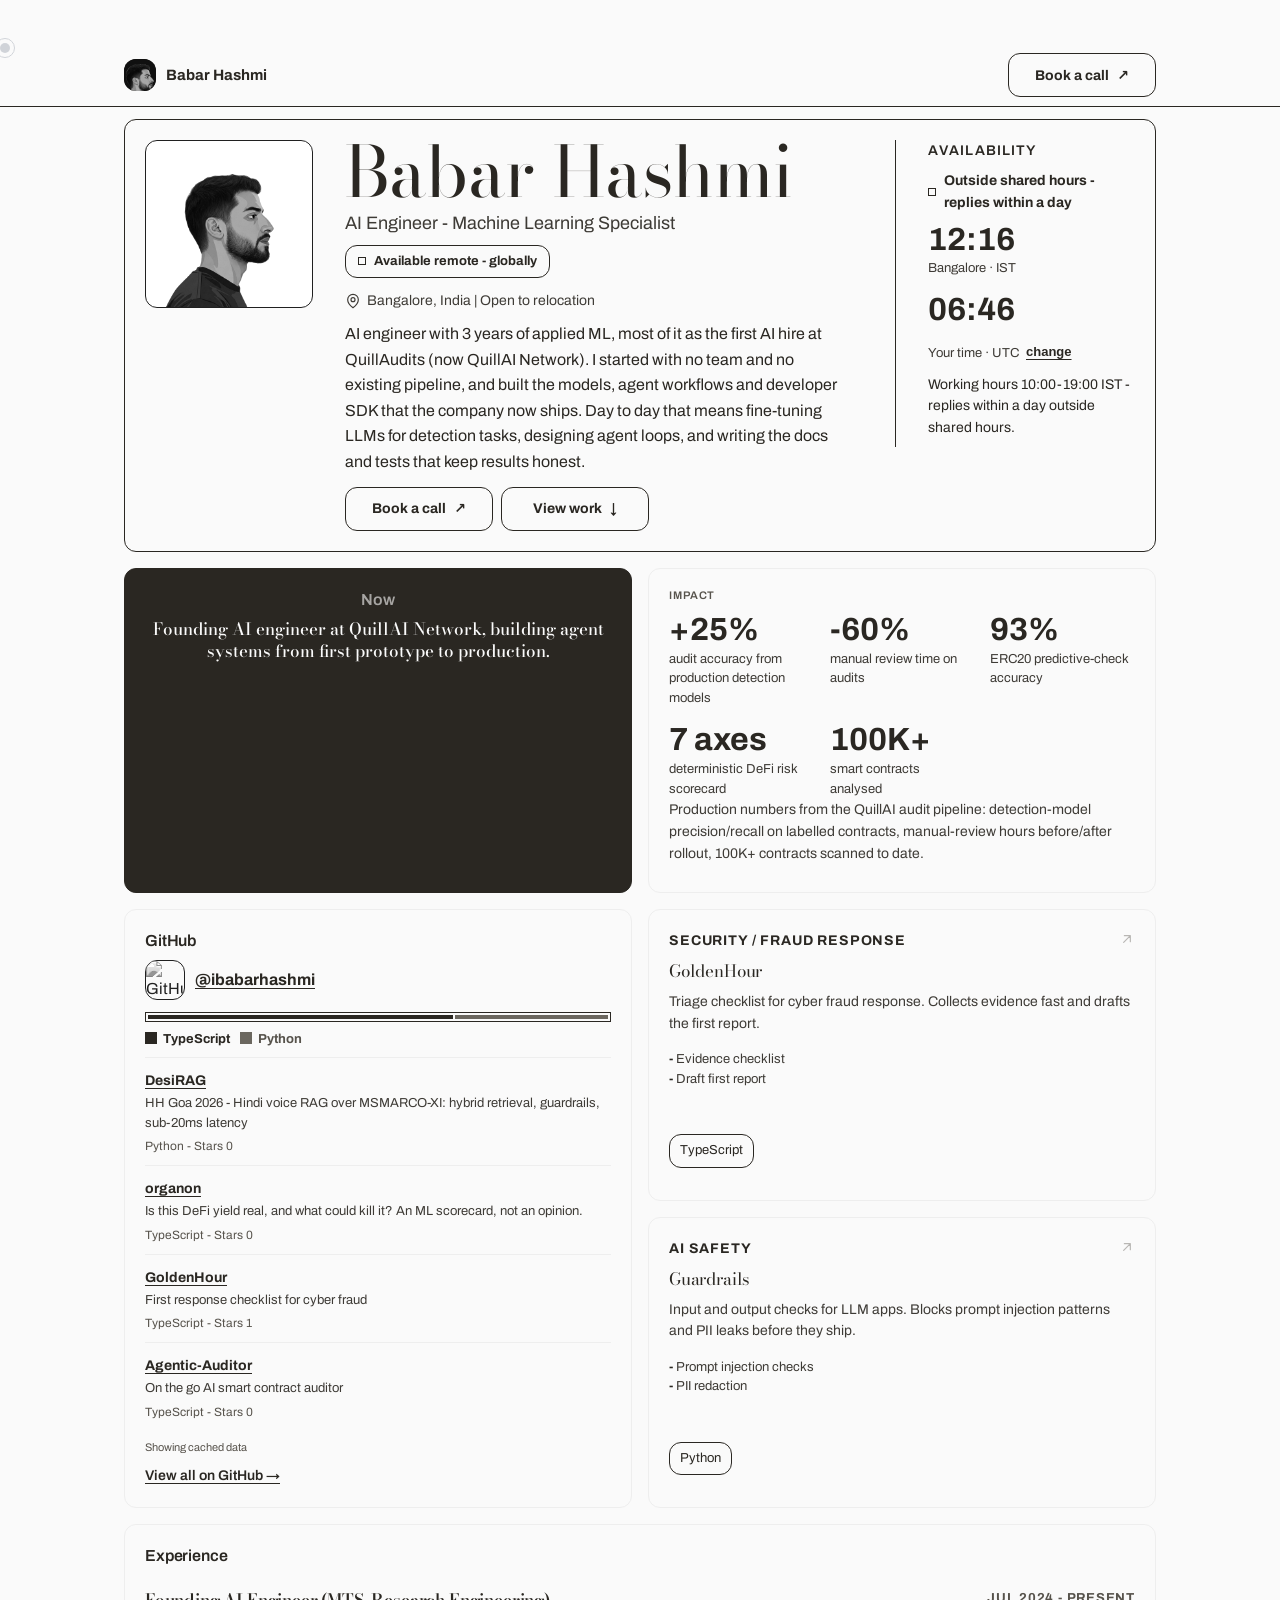
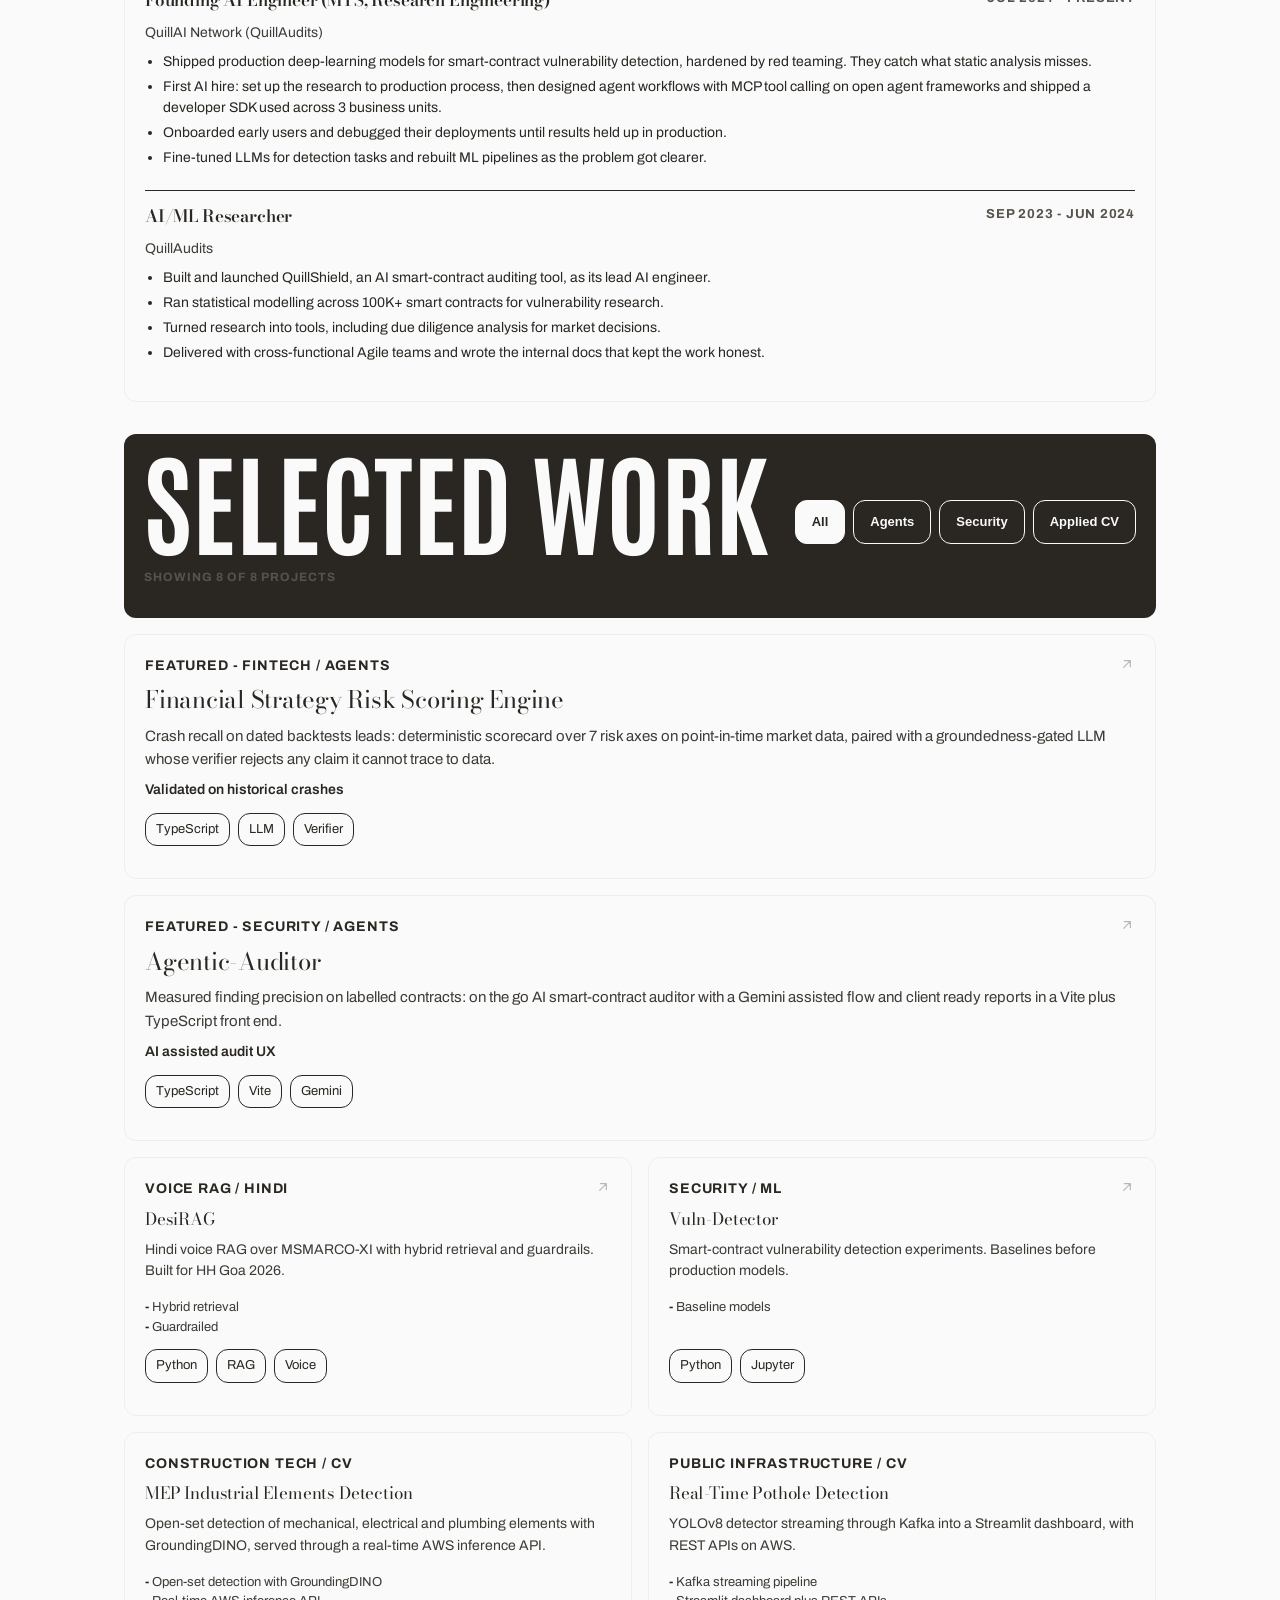
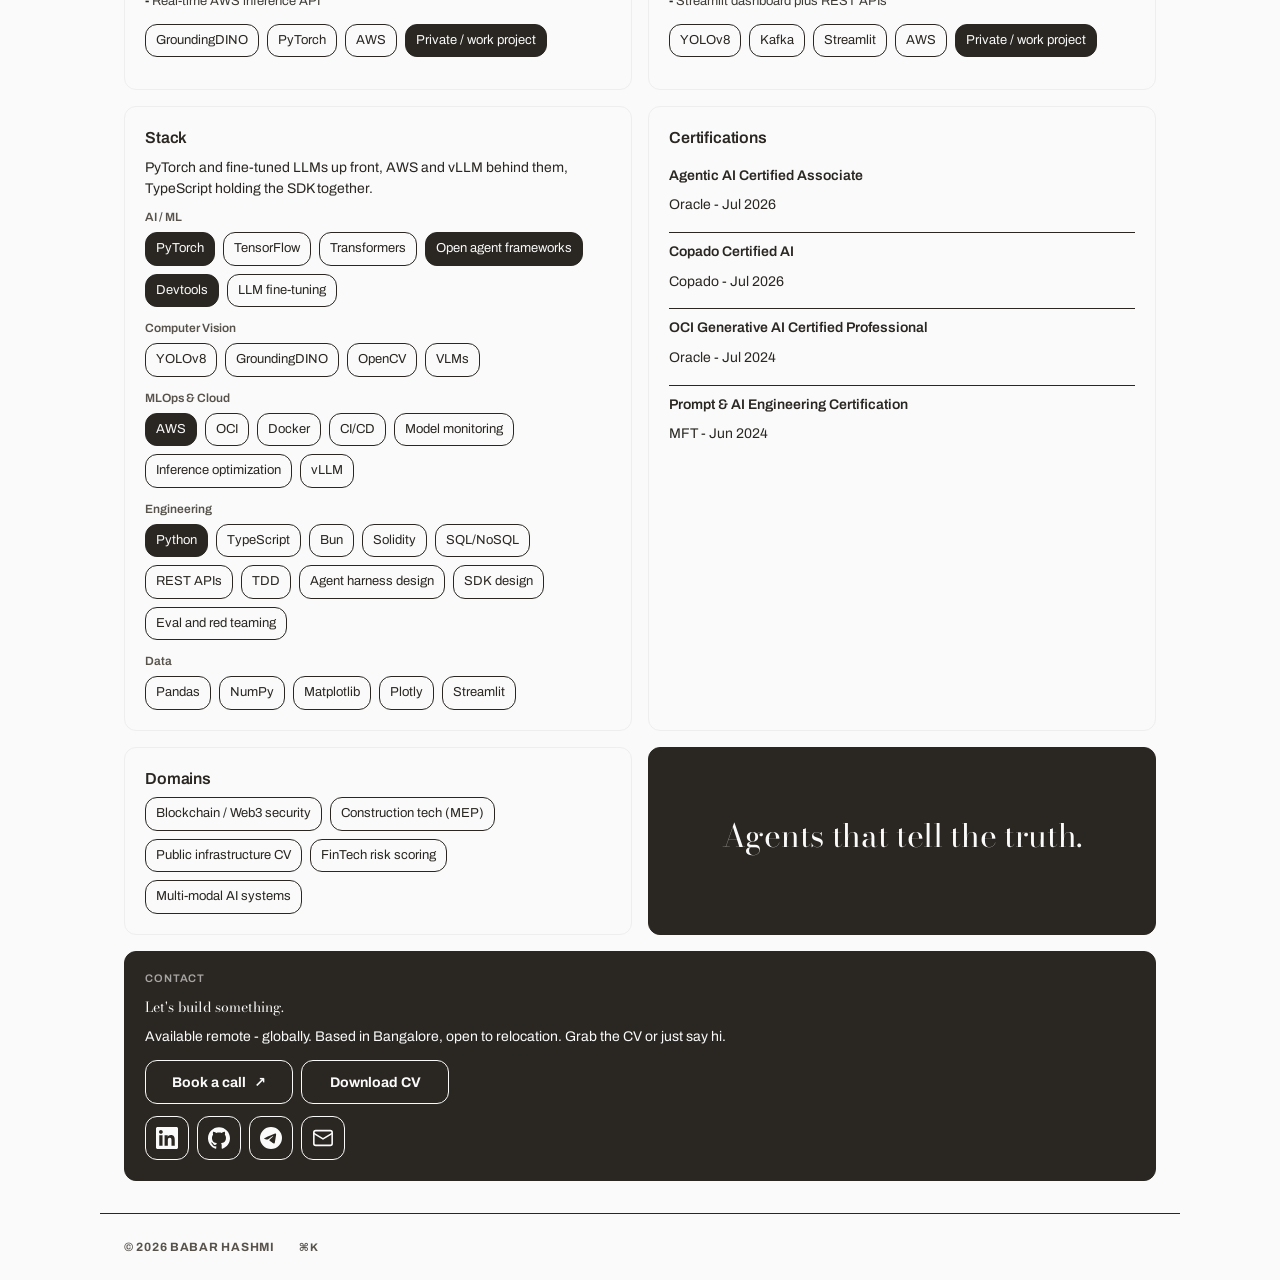
==== commit 038a5c04: "feat(site): mobile hero symmetry, filter revert Hero grid owns the avatar; wrappers dissolve so name" ====
--- a/index.html
+++ b/index.html
@@ -30,10 +30,10 @@
 <link rel="preload" as="style" href="https://fonts.googleapis.com/css2?family=Archivo:wght@400;700&family=Antonio:wght@700&family=Bodoni+Moda:opsz,wght@6..96,400;6..96,700&display=swap">
 <link href="https://fonts.googleapis.com/css2?family=Archivo:wght@400;700&family=Antonio:wght@700&family=Bodoni+Moda:opsz,wght@6..96,400;6..96,700&display=swap" rel="stylesheet" media="print" onload="this.media='all'">
 <noscript><link href="https://fonts.googleapis.com/css2?family=Archivo:wght@400;700&family=Antonio:wght@700&family=Bodoni+Moda:opsz,wght@6..96,400;6..96,700&display=swap" rel="stylesheet"></noscript>
-<link rel="stylesheet" href="styles.css?v=20261012a">
+<link rel="stylesheet" href="styles.css?v=20261012w">
 <script>document.documentElement.classList.add("js");</script>
-<script src="data.js?v=20261012a" defer></script>
-<script src="main.js?v=20261012a" defer></script>
+<script src="data.js?v=20261012w" defer></script>
+<script src="main.js?v=20261012w" defer></script>
 </head>
 <body>
 <a class="skip-link" href="#main">Skip to content</a>
@@ -53,14 +53,14 @@
 <main id="main" class="container">
   <div class="grid" id="grid">
     <section class="tile span-4" id="tile-profile" aria-labelledby="h-name">
-<div class="profile profile-statement"><img class="avatar" src="assets/avatar.png" alt="Portrait of Babar Hashmi" width="168" height="168" fetchpriority="high" decoding="async"><div class="profile-main"><h1 id="h-name">Babar Hashmi</h1><p class="title">AI Engineer - Machine Learning Specialist</p><p class="meta-row">Bangalore, India · Available remote - globally</p><p class="bio">AI engineer with 3 years of applied ML, most of it as the first AI hire at QuillAudits (now QuillAI Network). I started with no team and no existing pipeline, and built the models, agent workflows and developer SDK that the company now ships. Day to day that means fine-tuning LLMs for detection tasks, designing agent loops, and writing the docs and tests that keep results honest.</p><div class="actions"><a class="btn btn--primary" href="https://calendar.app.google/eeGsWhoaFQDMm84g9" target="_blank" rel="noopener noreferrer">Book a call<span class="btn-glyph" aria-hidden="true">↗</span></a><a class="btn btn--ghost" href="assets/resume.pdf" target="_blank" rel="noopener noreferrer">Download CV</a></div></div></div></section>
+<div class="profile profile-statement"><img class="avatar" src="assets/avatar.png" alt="Portrait of Babar Hashmi" width="168" height="168" fetchpriority="high" decoding="async"><div class="profile-main"><h1 id="h-name">Babar Hashmi</h1><p class="title">AI Engineer - Machine Learning Specialist</p><div class="pill-row"><div class="badge avail-badge"><span class="dot" aria-hidden="true"></span>Available remote - globally</div><p class="meta-row">Bangalore, India | Open to relocation</p></div><p class="bio">AI engineer with 3 years of applied ML, most of it as the first AI hire at QuillAudits (now QuillAI Network). I started with no team and no existing pipeline, and built the models, agent workflows and developer SDK that the company now ships. Day to day that means fine-tuning LLMs for detection tasks, designing agent loops, and writing the docs and tests that keep results honest.</p><div class="actions"><a class="btn btn--primary" href="https://calendar.app.google/eeGsWhoaFQDMm84g9" target="_blank" rel="noopener noreferrer">Book a call<span class="btn-glyph" aria-hidden="true">↗</span></a><a class="btn btn--ghost" href="assets/resume.pdf" target="_blank" rel="noopener noreferrer">Download CV</a></div></div></div></section>
     <section class="tile span-2" id="tile-now" aria-labelledby="h-now"><h2 class="tile-title" id="h-now">Now</h2><p style="font-size:17px;font-weight:500;margin:0">Founding AI engineer at QuillAI Network, building agent systems from first prototype to production.</p></section>
     <section class="tile span-2" id="tile-impact" aria-labelledby="h-impact"><h2 class="eyebrow" id="h-impact">IMPACT</h2><div class="stats"><div class="stat"><div class="stat-value">+25%</div><div class="stat-label">audit accuracy from production detection models</div></div><div class="stat"><div class="stat-value">-60%</div><div class="stat-label">manual review time on audits</div></div><div class="stat"><div class="stat-value">93%</div><div class="stat-label">ERC20 predictive-check accuracy</div></div><div class="stat"><div class="stat-value">7 axes</div><div class="stat-label">deterministic DeFi risk scorecard</div></div><div class="stat"><div class="stat-value">100K+</div><div class="stat-label">smart contracts analysed</div></div></div><p class="muted cached-note">Production numbers from the QuillAI audit pipeline: detection-model precision/recall on labelled contracts, manual-review hours before/after rollout, 100K+ contracts scanned to date.</p></section>
     <section class="tile span-2 row-2" id="tile-github" aria-labelledby="h-github"><h2 class="tile-title" id="h-github">GitHub</h2><div class="gh-head"><img src="https://avatars.githubusercontent.com/u/112765907?v=4" alt="GitHub avatar of ibabarhashmi" width="40" height="40" decoding="async" loading="lazy"><a href="https://github.com/ibabarhashmi" target="_blank" rel="noopener noreferrer">@ibabarhashmi</a></div><div class="repo"><a class="repo-name" href="https://github.com/ibabarhashmi/DesiRAG" target="_blank" rel="noopener noreferrer">DesiRAG</a><div class="repo-desc">HH Goa 2026 - Hindi voice RAG over MSMARCO-XI: hybrid retrieval, guardrails, sub-20ms latency</div><div class="repo-meta">Python - Stars 0</div></div><div class="repo"><a class="repo-name" href="https://github.com/ibabarhashmi/organon" target="_blank" rel="noopener noreferrer">organon</a><div class="repo-desc">Is this DeFi yield real, and what could kill it? An ML scorecard, not an opinion.</div><div class="repo-meta">TypeScript - Stars 0</div></div><div class="repo"><a class="repo-name" href="https://github.com/ibabarhashmi/GoldenHour" target="_blank" rel="noopener noreferrer">GoldenHour</a><div class="repo-desc">First response checklist for cyber fraud</div><div class="repo-meta">TypeScript - Stars 1</div></div><div class="repo"><a class="repo-name" href="https://github.com/ibabarhashmi/Agentic-Auditor" target="_blank" rel="noopener noreferrer">Agentic-Auditor</a><div class="repo-desc">On the go AI smart contract auditor</div><div class="repo-meta">TypeScript - Stars 0</div></div><div class="cached-note">Showing cached data — live stats load in the browser.</div><a class="view-all" href="https://github.com/ibabarhashmi?tab=repositories" target="_blank" rel="noopener noreferrer">View all on GitHub →</a></section>
     <section class="tile span-4" id="tile-exp" aria-labelledby="h-exp"><h2 class="tile-title" id="h-exp">Experience</h2><div class="timeline"><div class="tl-item"><div class="tl-top"><h3 class="tl-role">Founding AI Engineer (MTS, Research Engineering)</h3><span class="tl-dates">Jul 2024 - Present</span></div><div class="tl-org">QuillAI Network (QuillAudits)</div><ul><li>Shipped production deep-learning models for smart-contract vulnerability detection, hardened by red teaming. They catch what static analysis misses.</li><li>First AI hire: set up the research to production process, then designed agent workflows with MCP tool calling on open agent frameworks and shipped a developer SDK used across 3 business units.</li><li>Onboarded early users and debugged their deployments until results held up in production.</li><li>Fine-tuned LLMs for detection tasks and rebuilt ML pipelines as the problem got clearer.</li></ul></div><div class="tl-item"><div class="tl-top"><h3 class="tl-role">AI/ML Researcher</h3><span class="tl-dates">Sep 2023 - Jun 2024</span></div><div class="tl-org">QuillAudits</div><ul><li>Built and launched QuillShield, an AI smart-contract auditing tool, as its lead AI engineer.</li><li>Ran statistical modelling across 100K+ smart contracts for vulnerability research.</li><li>Turned research into tools, including due diligence analysis for market decisions.</li><li>Delivered with cross-functional Agile teams and wrote the internal docs that kept the work honest.</li></ul></div></div></section>
     <div class="section-heading span-4" id="work-heading" aria-label="Selected work"><h2 class="work-title" id="work-title">Selected work</h2><div class="filter-row" role="group" aria-label="Filter projects"><button class="filter-btn on" type="button" data-filter="all" aria-pressed="true">All</button><button class="filter-btn" type="button" data-filter="agents" aria-pressed="false">Agents</button><button class="filter-btn" type="button" data-filter="security" aria-pressed="false">Security</button><button class="filter-btn" type="button" data-filter="cv" aria-pressed="false">Applied CV</button></div><p id="filter-count" role="status" aria-live="polite" class="repo-meta">Showing 8 of 8 projects</p></div>
     <div id="projects-slot" class="contents"><a class="tile span-4 proj proj-feat tile-linked" href="https://github.com/ibabarhashmi/organon" target="_blank" rel="noopener noreferrer" aria-label="Open Financial Strategy Risk Scoring Engine repository" data-cat="agents"><p class="proj-tag">Featured - FinTech / Agents</p><span class="ext" aria-hidden="true">↗</span><h3>Financial Strategy Risk Scoring Engine</h3><p class="muted">Crash recall on dated backtests leads: deterministic scorecard over 7 risk axes on point-in-time market data, paired with a groundedness-gated LLM whose verifier rejects any claim it cannot trace to data.</p><p class="proj-outcome">Validated on historical crashes</p><div class="chips"><span class="chip">TypeScript</span><span class="chip">LLM</span><span class="chip">Verifier</span></div></a><a class="tile span-4 proj proj-feat tile-linked" href="https://github.com/ibabarhashmi/Agentic-Auditor" target="_blank" rel="noopener noreferrer" aria-label="Open Agentic-Auditor repository" data-cat="agents"><p class="proj-tag">Featured - Security / Agents</p><span class="ext" aria-hidden="true">↗</span><h3>Agentic-Auditor</h3><p class="muted">Measured finding precision on labelled contracts: on the go AI smart-contract auditor with a Gemini assisted flow and client ready reports in a Vite plus TypeScript front end.</p><p class="proj-outcome">AI assisted audit UX</p><div class="chips"><span class="chip">TypeScript</span><span class="chip">Vite</span><span class="chip">Gemini</span></div></a><a class="tile span-2 proj tile-linked" href="https://github.com/ibabarhashmi/GoldenHour" target="_blank" rel="noopener noreferrer" aria-label="Open GoldenHour repository" data-cat="security"><p class="proj-tag">Security / Fraud response</p><span class="ext" aria-hidden="true">↗</span><h3>GoldenHour</h3><p class="muted">Triage checklist for cyber fraud response. Collects evidence fast and drafts the first report.</p><ul class="checks"><li>Evidence checklist</li><li>Draft first report</li></ul><div class="chips"><span class="chip">TypeScript</span></div></a><a class="tile span-2 proj tile-linked" href="https://github.com/ibabarhashmi/Guardrails" target="_blank" rel="noopener noreferrer" aria-label="Open Guardrails repository" data-cat="security"><p class="proj-tag">AI safety</p><span class="ext" aria-hidden="true">↗</span><h3>Guardrails</h3><p class="muted">Input and output checks for LLM apps. Blocks prompt injection patterns and PII leaks before they ship.</p><ul class="checks"><li>Prompt injection checks</li><li>PII redaction</li></ul><div class="chips"><span class="chip">Python</span></div></a><a class="tile span-2 proj tile-linked" href="https://github.com/ibabarhashmi/DesiRAG" target="_blank" rel="noopener noreferrer" aria-label="Open DesiRAG repository" data-cat="agents"><p class="proj-tag">Voice RAG / Hindi</p><span class="ext" aria-hidden="true">↗</span><h3>DesiRAG</h3><p class="muted">Hindi voice RAG over MSMARCO-XI with hybrid retrieval and guardrails. Built for HH Goa 2026.</p><ul class="checks"><li>Hybrid retrieval</li><li>Guardrailed</li></ul><div class="chips"><span class="chip">Python</span><span class="chip">RAG</span><span class="chip">Voice</span></div></a><a class="tile span-2 proj tile-linked" href="https://github.com/ibabarhashmi/Vuln-Detector" target="_blank" rel="noopener noreferrer" aria-label="Open Vuln-Detector repository" data-cat="security"><p class="proj-tag">Security / ML</p><span class="ext" aria-hidden="true">↗</span><h3>Vuln-Detector</h3><p class="muted">Smart-contract vulnerability detection experiments. Baselines before production models.</p><ul class="checks"><li>Baseline models</li></ul><div class="chips"><span class="chip">Python</span><span class="chip">Jupyter</span></div></a><article class="tile span-2 proj tile-linked" data-cat="cv"><p class="proj-tag">Construction tech / CV</p><h3>MEP Industrial Elements Detection</h3><p class="muted">Open-set detection of mechanical, electrical and plumbing elements with GroundingDINO, served through a real-time AWS inference API.</p><ul class="checks"><li>Open-set detection with GroundingDINO</li><li>Real-time AWS inference API</li></ul><div class="chips"><span class="chip">GroundingDINO</span><span class="chip">PyTorch</span><span class="chip">AWS</span><span class="chip chip-accent">Private / work project</span></div></article><article class="tile span-2 proj tile-linked" data-cat="cv"><p class="proj-tag">Public infrastructure / CV</p><h3>Real-Time Pothole Detection</h3><p class="muted">YOLOv8 detector streaming through Kafka into a Streamlit dashboard, with REST APIs on AWS.</p><ul class="checks"><li>Kafka streaming pipeline</li><li>Streamlit dashboard plus REST APIs</li></ul><div class="chips"><span class="chip">YOLOv8</span><span class="chip">Kafka</span><span class="chip">Streamlit</span><span class="chip">AWS</span><span class="chip chip-accent">Private / work project</span></div></article></div>
-    <section class="tile span-2" id="tile-stack" aria-labelledby="h-stack"><h2 class="tile-title" id="h-stack">Stack</h2><p class="stack-lede">PyTorch and fine-tuned LLMs up front, AWS and vLLM behind them, TypeScript holding the SDK together.</p><div class="stack-group"><div class="stack-name">AI / ML</div><div class="chips" style="margin:0"><span class="chip chip-accent">PyTorch</span><span class="chip">TensorFlow</span><span class="chip">Transformers</span><span class="chip chip-accent">Open agent frameworks</span><span class="chip">Custom agent frameworks</span><span class="chip chip-accent">LLM fine-tuning</span></div></div><div class="stack-group"><div class="stack-name">Computer Vision</div><div class="chips" style="margin:0"><span class="chip">YOLOv8</span><span class="chip">GroundingDINO</span><span class="chip">OpenCV</span><span class="chip">VLMs</span></div></div><div class="stack-group"><div class="stack-name">MLOps &amp; Cloud</div><div class="chips" style="margin:0"><span class="chip chip-accent">AWS</span><span class="chip">OCI</span><span class="chip">Docker</span><span class="chip">CI/CD</span><span class="chip">Model monitoring</span><span class="chip">Inference optimization</span><span class="chip">vLLM</span></div></div><div class="stack-group"><div class="stack-name">Engineering</div><div class="chips" style="margin:0"><span class="chip chip-accent">Python</span><span class="chip">TypeScript</span><span class="chip">Bun</span><span class="chip">Solidity</span><span class="chip">SQL/NoSQL</span><span class="chip">REST APIs</span><span class="chip">TDD</span><span class="chip">Agent harness design</span><span class="chip">SDK design</span><span class="chip">Eval and red teaming</span></div></div><div class="stack-group"><div class="stack-name">Data</div><div class="chips" style="margin:0"><span class="chip">Pandas</span><span class="chip">NumPy</span><span class="chip">Matplotlib</span><span class="chip">Plotly</span><span class="chip">Streamlit</span></div></div></section>
+    <section class="tile span-2" id="tile-stack" aria-labelledby="h-stack"><h2 class="tile-title" id="h-stack">Stack</h2><p class="stack-lede">PyTorch and fine-tuned LLMs up front, AWS and vLLM behind them, TypeScript holding the SDK together.</p><div class="stack-group"><div class="stack-name">AI / ML</div><div class="chips" style="margin:0"><span class="chip chip-accent">PyTorch</span><span class="chip">TensorFlow</span><span class="chip">Transformers</span><span class="chip chip-accent">Open agent frameworks</span><span class="chip chip-accent">Devtools</span><span class="chip">LLM fine-tuning</span></div></div><div class="stack-group"><div class="stack-name">Computer Vision</div><div class="chips" style="margin:0"><span class="chip">YOLOv8</span><span class="chip">GroundingDINO</span><span class="chip">OpenCV</span><span class="chip">VLMs</span></div></div><div class="stack-group"><div class="stack-name">MLOps &amp; Cloud</div><div class="chips" style="margin:0"><span class="chip chip-accent">AWS</span><span class="chip">OCI</span><span class="chip">Docker</span><span class="chip">CI/CD</span><span class="chip">Model monitoring</span><span class="chip">Inference optimization</span><span class="chip">vLLM</span></div></div><div class="stack-group"><div class="stack-name">Engineering</div><div class="chips" style="margin:0"><span class="chip chip-accent">Python</span><span class="chip">TypeScript</span><span class="chip">Bun</span><span class="chip">Solidity</span><span class="chip">SQL/NoSQL</span><span class="chip">REST APIs</span><span class="chip">TDD</span><span class="chip">Agent harness design</span><span class="chip">SDK design</span><span class="chip">Eval and red teaming</span></div></div><div class="stack-group"><div class="stack-name">Data</div><div class="chips" style="margin:0"><span class="chip">Pandas</span><span class="chip">NumPy</span><span class="chip">Matplotlib</span><span class="chip">Plotly</span><span class="chip">Streamlit</span></div></div></section>
     <section class="tile span-2" id="tile-certs" aria-labelledby="h-certs"><h2 class="tile-title" id="h-certs">Certifications</h2><div class="cert-row"><p class="cert-name">Agentic AI Certified Associate</p><p class="cert-meta">Oracle - Jul 2026</p></div><div class="cert-row"><p class="cert-name">Copado Certified AI</p><p class="cert-meta">Copado - Jul 2026</p></div><div class="cert-row"><p class="cert-name">OCI Generative AI Certified Professional</p><p class="cert-meta">Oracle - Jul 2024</p></div><div class="cert-row"><p class="cert-name">Prompt &amp; AI Engineering Certification</p><p class="cert-meta">MFT - Jun 2024</p></div></section>
     <section class="tile span-2" id="tile-domains" aria-labelledby="h-domains"><h2 class="tile-title" id="h-domains">Domains</h2><div class="chips" style="margin:0"><span class="chip">Blockchain / Web3 security</span><span class="chip">Construction tech (MEP)</span><span class="chip">Public infrastructure CV</span><span class="chip">FinTech risk scoring</span><span class="chip">Multi-modal AI systems</span></div></section>
     <section class="tile span-2" id="tile-vibe" aria-label="Personal note"><p class="vibe-text">Agents that tell the truth.</p></section>
--- a/styles.css
+++ b/styles.css
@@ -215,7 +215,7 @@
 .avail-label{font-size:13px;color:var(--text-2);margin-top:2px}
 .avail-change{background:none;border:none;padding:0 4px;color:var(--ink);font-size:13px;font-weight:700;cursor:pointer;text-decoration:underline;text-underline-offset:3px;min-height:44px;display:inline-flex;align-items:center}
 .avail-change:hover{text-decoration:underline}
-.avail-select{width:100%;min-height:44px;margin-top:12px;border-radius:12px;background:var(--paper);border:1px solid var(--ink);color:var(--text);font-size:13px}
+.avail-select{width:100%;min-height:44px;margin-top:12px;border-radius:12px;background:var(--paper);border:1px solid var(--ink);color:var(--text);font-size:16px}
 .avail-select[hidden]{display:none}
 .avail-foot{font-size:12px;color:var(--text-3);margin:16px 0 0}
 /* impact */
@@ -283,8 +283,8 @@
 .cert-meta{font-size:13px;color:var(--text-2);margin:0}
 .vibe-text{font-size:22px;font-weight:600;letter-spacing:-.01em;margin:0}
 /* vibe: inverted letter */
-#tile-vibe{background:var(--ink);border-color:var(--ink);color:var(--paper);text-align:center}
-#tile-vibe .vibe-text{color:var(--paper);font-family:var(--font-display);font-weight:400;font-size:32px;line-height:1.2}
+#tile-vibe{background:var(--ink);border-color:var(--ink);color:var(--paper);text-align:center;display:flex;align-items:center;justify-content:center}
+#tile-vibe .vibe-text{color:var(--paper);font-family:var(--font-display);font-weight:400;font-size:clamp(24px,7vw,32px);line-height:1.2}
 #tile-vibe:hover{transform:none}
 /* contact: ink drenched */
 .tile-contact{background:var(--ink);border-color:var(--ink);color:var(--paper)}
@@ -402,7 +402,7 @@
 .toast[hidden]{display:none}
 .repo-desc,.chip,.bio{overflow-wrap:anywhere}
 @media(max-width:1023px){.grid{grid-template-columns:repeat(2,1fr)}.span-4{grid-column:1/-1}.row-2{grid-row:span 1}.stats{grid-template-columns:repeat(2,1fr)}.hero-grid{grid-template-columns:auto minmax(0,1fr)}.hero-avail{grid-column:1/-1;border-left:none;border-top:1px solid var(--ink);padding-left:0;padding-top:16px}.hero-avail .avail-rows{flex-direction:row;gap:32px}.avatar{width:128px;height:128px}.profile h1{font-size:clamp(2.5rem,6vw,3.5rem)}}
-@media(max-width:639px){.container{padding:0 16px}.grid{grid-template-columns:1fr;gap:12px}.span-2{grid-column:1/-1}.tile{padding:16px}.profile{flex-direction:column}.profile-statement{gap:16px}.hero-grid{grid-template-columns:1fr;gap:16px}.hero-avail{border-left:none;border-top:1px solid var(--ink);padding-left:0;padding-top:16px}.hero-avail .avail-rows{flex-direction:row;gap:24px}.avatar-dock{order:-1}.avatar{width:96px;height:96px;border-radius:12px}.avatar-dock::after{border-radius:16px}.profile h1{font-size:2.5rem}#work-heading .work-title{font-size:3rem}.contact-title{font-size:2rem}}
+@media(max-width:639px){.container{padding:0 16px}.grid{grid-template-columns:1fr;gap:12px}.span-2{grid-column:1/-1}.tile{padding:16px}.profile{flex-direction:column}.profile-statement{display:contents}.hero-grid{grid-template-columns:auto minmax(0,1fr);gap:12px 16px;align-items:start}.hero-avail{border-left:none;border-top:1px solid var(--ink);padding-left:0;padding-top:16px;grid-column:1/-1}.avatar{grid-column:1;grid-row:1/span 3;align-self:center;width:132px;height:132px;border-radius:12px}.profile-main{display:contents}.bio{grid-column:1/-1;grid-row:4;border-top:1px solid var(--ink);padding-top:16px}.profile h1{grid-column:2;grid-row:1;align-self:center;min-width:0;max-width:100%;text-align:left;font-size:clamp(1.3rem,calc(16.7vw - 35px),2.1rem);line-height:1.05;letter-spacing:-.01em}.profile .title{grid-column:2;grid-row:2;align-self:center;text-align:left;font-size:15px;line-height:1.45;letter-spacing:-.01em;text-wrap:balance}.pill-row{grid-column:2;grid-row:3;display:flex;gap:8px;align-items:stretch;min-width:0}.pill-row .meta-row{flex:1 1 0;min-width:0;margin:0;text-align:center;font-size:11px;line-height:1.35;border:1px solid var(--ink);border-radius:12px;padding:6px 6px;text-wrap:balance}.pill-row .badge{flex:1 1 0;min-width:0;margin-bottom:0;justify-content:center;text-align:center;font-size:11px;line-height:1.35}#work-heading .work-title{font-size:clamp(3rem,18vw,4.5rem)}.contact-title{font-size:2rem}.hero-avail .avail-rows{flex-direction:column;gap:14px}.actions{flex-wrap:nowrap;gap:8px;grid-column:1/-1;grid-row:5}.actions .btn{flex:1 1 0;min-width:0;min-height:44px;padding:0 10px;font-size:13px}.ticker-inner{font-size:11px;padding:4px 0}#work-heading{padding:16px;text-align:center;justify-content:center}#work-heading .filter-row{display:grid;grid-template-columns:1fr 1fr;gap:8px;width:100%}#filter-count{text-align:center;margin:12px 0 0;color:var(--paper);opacity:.75}}
 @media(prefers-reduced-motion:reduce){*,*::before,*::after{animation:none !important;transition:none !important}.tile{opacity:1}#tile-profile{filter:none !important}html{scroll-behavior:auto}}
 
 /* ---------- broadside: entrance without color ---------- */
@@ -434,7 +434,7 @@
 #work-heading{background:var(--ink);color:var(--paper);border-radius:12px;padding:20px;margin-top:16px}
 #work-heading .work-title{font-family:var(--font-stamp);font-size:clamp(3rem,10vw,7rem);line-height:.8;text-transform:uppercase;color:var(--paper);margin:0;letter-spacing:0}
 #work-heading .filter-row{display:flex;flex-wrap:wrap;gap:8px}
-#work-heading .filter-row .filter-btn{background:transparent;border:1px solid var(--paper);color:var(--paper);border-radius:var(--radius);padding:8px 16px;font-size:13px;font-weight:600}
+#work-heading .filter-row .filter-btn{background:transparent;border:1px solid var(--paper);color:var(--paper);border-radius:var(--radius);padding:8px 16px;font-size:13px;font-weight:600;min-height:44px}
 #work-heading .filter-row .filter-btn.on{background:var(--paper);color:var(--ink);border-color:var(--paper)}
 .proj-feat h3{font-family:var(--font-display);font-weight:400;font-size:24px}
 .proj-feat .muted{font-size:15px}
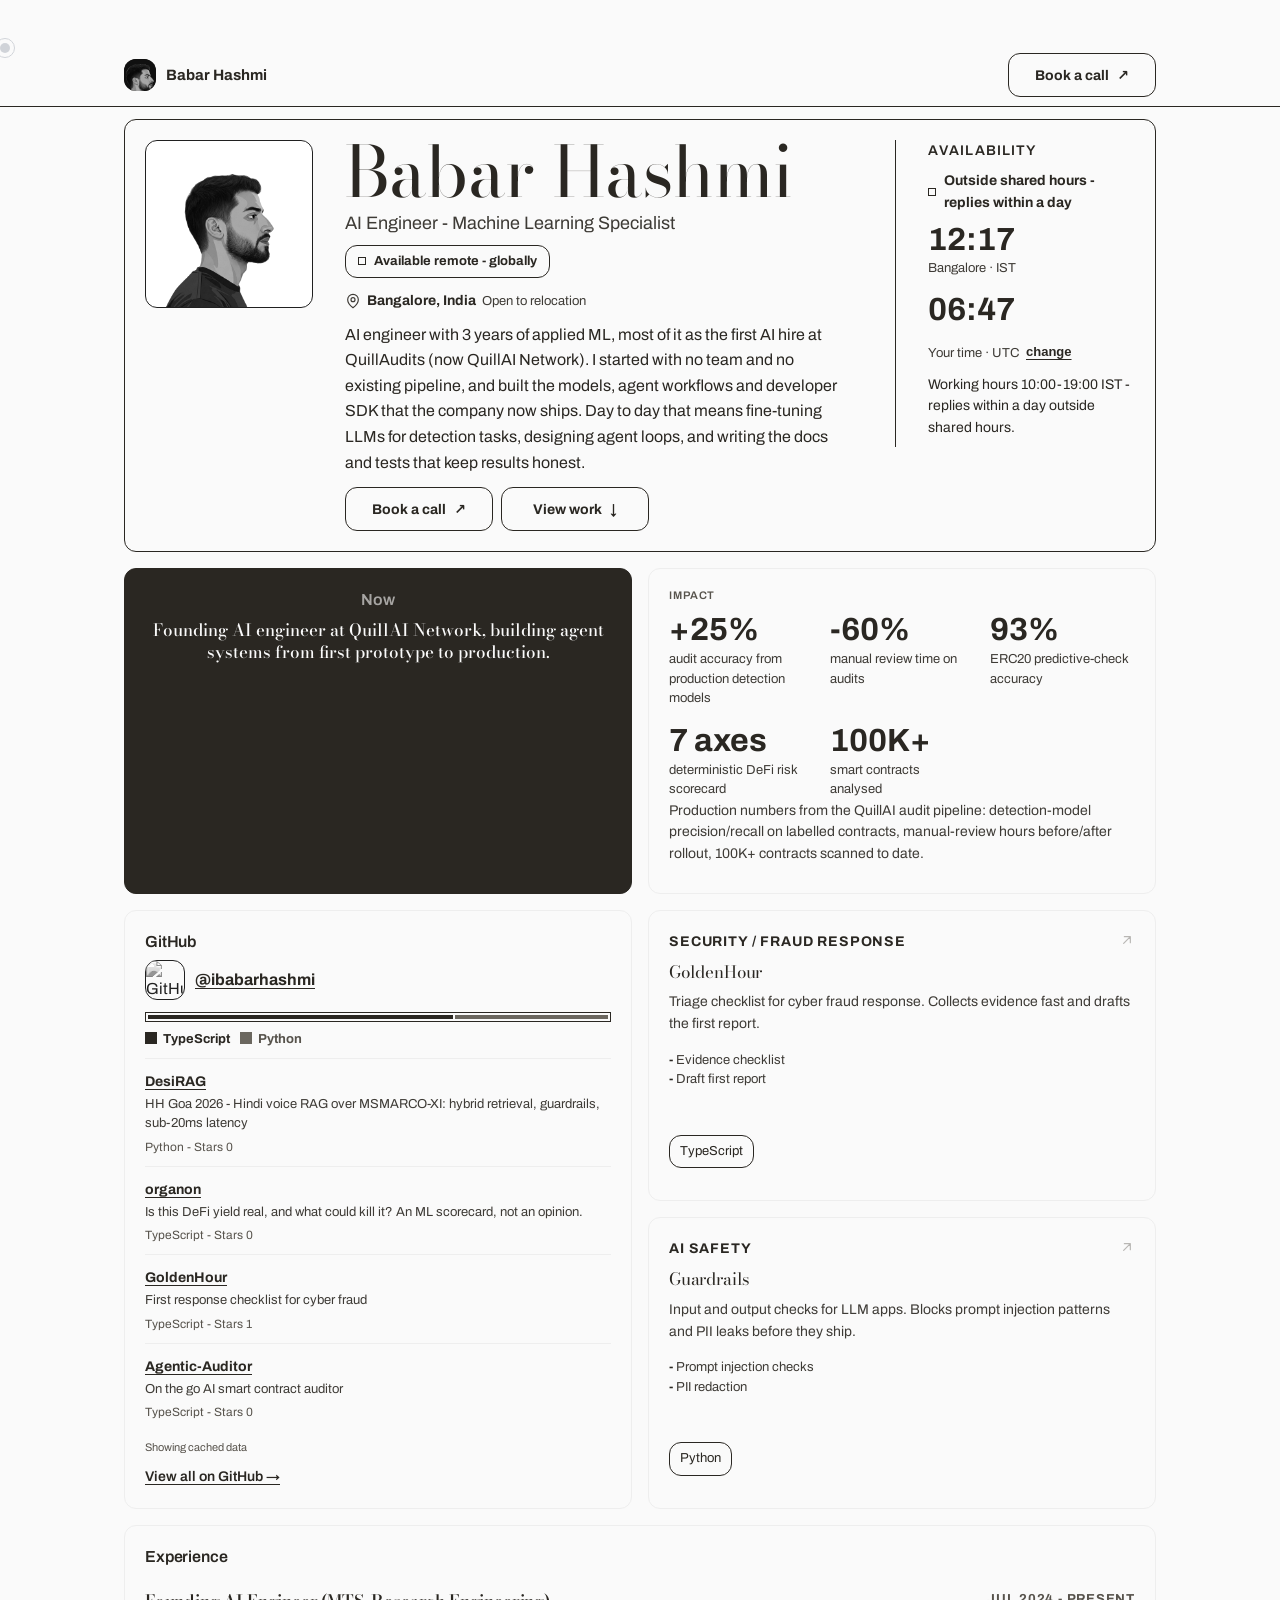
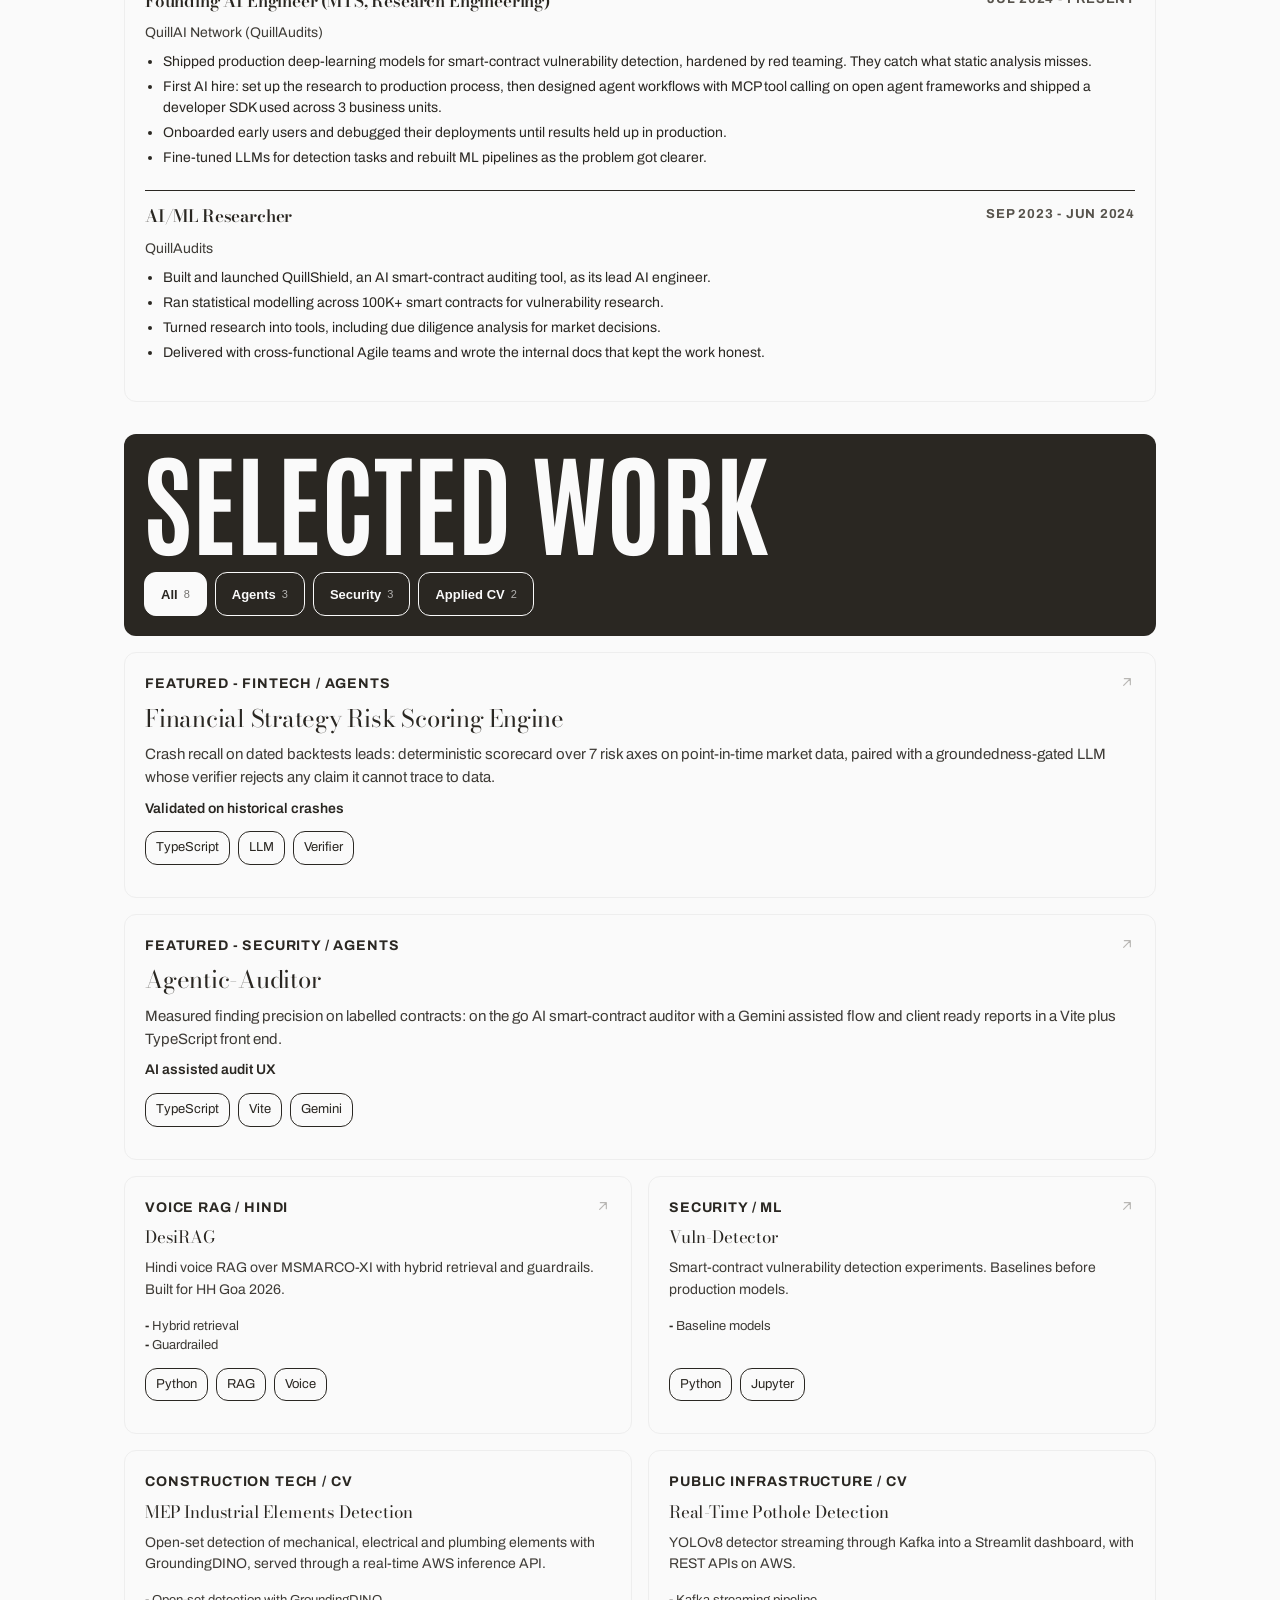
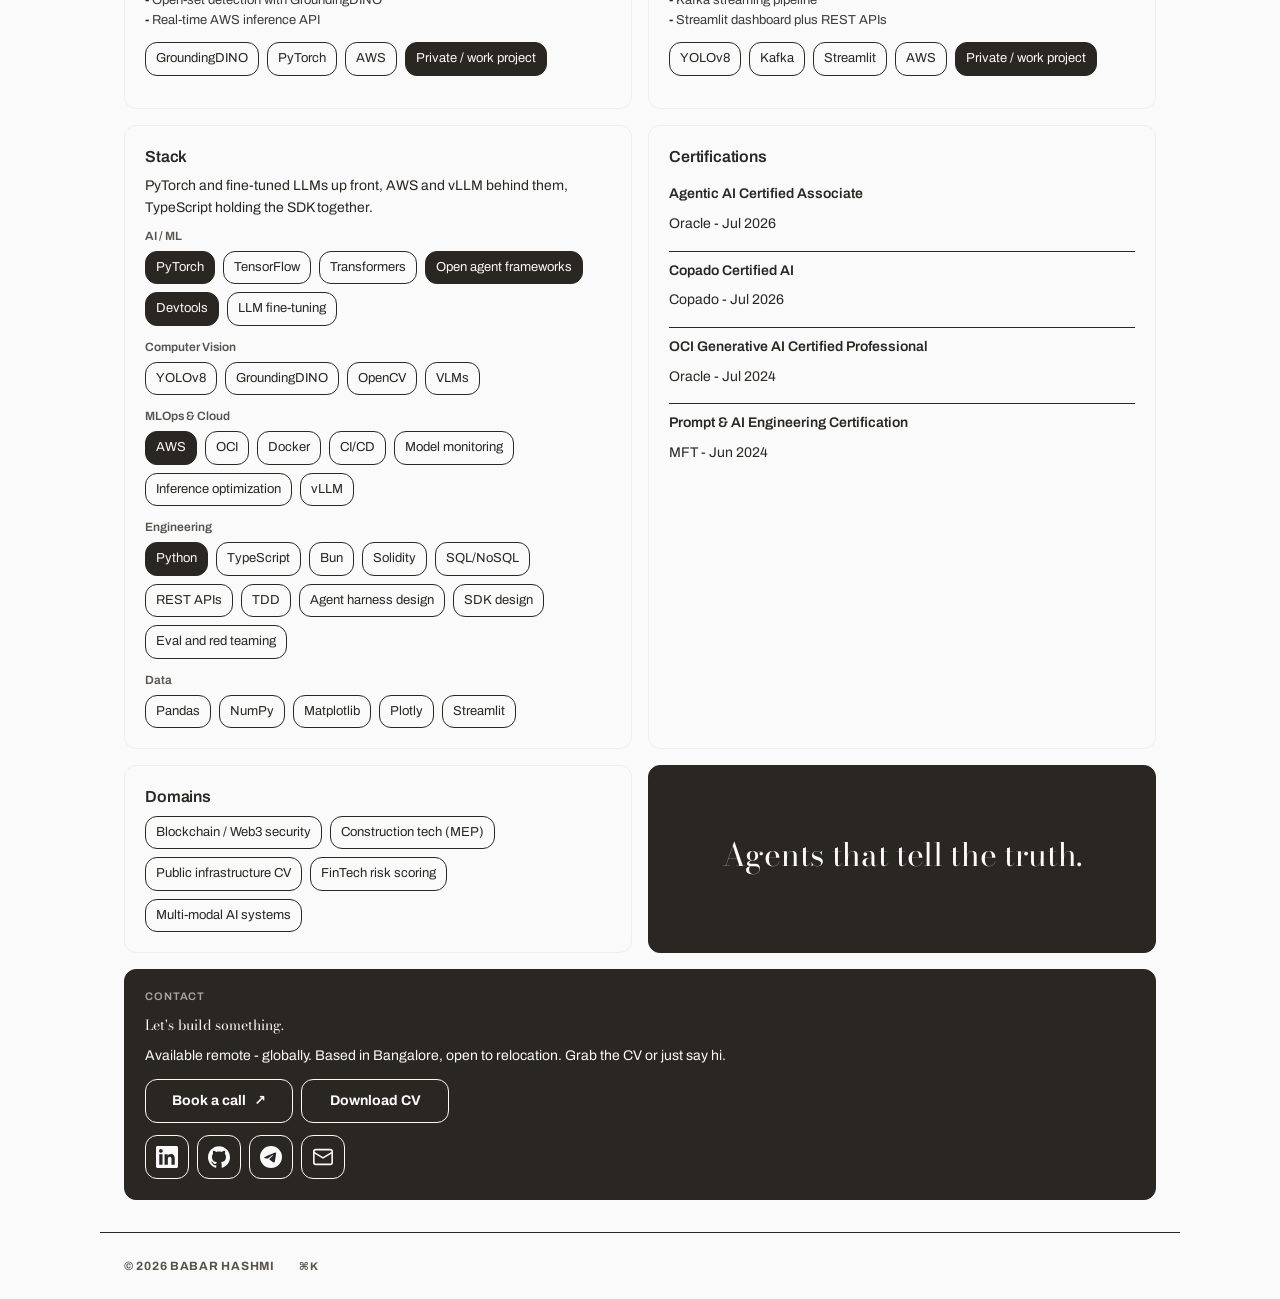
==== commit 56662a32: "feat(site): button-embedded counts, hero twins, band refit Counter line retired into per-button live" ====
--- a/index.html
+++ b/index.html
@@ -30,10 +30,10 @@
 <link rel="preload" as="style" href="https://fonts.googleapis.com/css2?family=Archivo:wght@400;700&family=Antonio:wght@700&family=Bodoni+Moda:opsz,wght@6..96,400;6..96,700&display=swap">
 <link href="https://fonts.googleapis.com/css2?family=Archivo:wght@400;700&family=Antonio:wght@700&family=Bodoni+Moda:opsz,wght@6..96,400;6..96,700&display=swap" rel="stylesheet" media="print" onload="this.media='all'">
 <noscript><link href="https://fonts.googleapis.com/css2?family=Archivo:wght@400;700&family=Antonio:wght@700&family=Bodoni+Moda:opsz,wght@6..96,400;6..96,700&display=swap" rel="stylesheet"></noscript>
-<link rel="stylesheet" href="styles.css?v=20261012w">
+<link rel="stylesheet" href="styles.css?v=20261013g">
 <script>document.documentElement.classList.add("js");</script>
-<script src="data.js?v=20261012w" defer></script>
-<script src="main.js?v=20261012w" defer></script>
+<script src="data.js?v=20261013g" defer></script>
+<script src="main.js?v=20261013g" defer></script>
 </head>
 <body>
 <a class="skip-link" href="#main">Skip to content</a>
@@ -53,12 +53,12 @@
 <main id="main" class="container">
   <div class="grid" id="grid">
     <section class="tile span-4" id="tile-profile" aria-labelledby="h-name">
-<div class="profile profile-statement"><img class="avatar" src="assets/avatar.png" alt="Portrait of Babar Hashmi" width="168" height="168" fetchpriority="high" decoding="async"><div class="profile-main"><h1 id="h-name">Babar Hashmi</h1><p class="title">AI Engineer - Machine Learning Specialist</p><div class="pill-row"><div class="badge avail-badge"><span class="dot" aria-hidden="true"></span>Available remote - globally</div><p class="meta-row">Bangalore, India | Open to relocation</p></div><p class="bio">AI engineer with 3 years of applied ML, most of it as the first AI hire at QuillAudits (now QuillAI Network). I started with no team and no existing pipeline, and built the models, agent workflows and developer SDK that the company now ships. Day to day that means fine-tuning LLMs for detection tasks, designing agent loops, and writing the docs and tests that keep results honest.</p><div class="actions"><a class="btn btn--primary" href="https://calendar.app.google/eeGsWhoaFQDMm84g9" target="_blank" rel="noopener noreferrer">Book a call<span class="btn-glyph" aria-hidden="true">↗</span></a><a class="btn btn--ghost" href="assets/resume.pdf" target="_blank" rel="noopener noreferrer">Download CV</a></div></div></div></section>
+<div class="profile profile-statement"><img class="avatar" src="assets/avatar.png" alt="Portrait of Babar Hashmi" width="168" height="168" fetchpriority="high" decoding="async"><div class="profile-main"><h1 id="h-name">Babar Hashmi</h1><p class="title">AI Engineer - Machine Learning Specialist</p><div class="pill-row"><div class="badge avail-badge"><span class="dot" aria-hidden="true"></span>Available remote - globally</div><p class="meta-row"><span class="loc-stack"><span class="loc-primary">Bangalore, India</span><span class="loc-sub">Open to relocation</span></span></p></div><p class="bio">AI engineer with 3 years of applied ML, most of it as the first AI hire at QuillAudits (now QuillAI Network). I started with no team and no existing pipeline, and built the models, agent workflows and developer SDK that the company now ships. Day to day that means fine-tuning LLMs for detection tasks, designing agent loops, and writing the docs and tests that keep results honest.</p><div class="actions"><a class="btn btn--primary" href="https://calendar.app.google/eeGsWhoaFQDMm84g9" target="_blank" rel="noopener noreferrer">Book a call<span class="btn-glyph" aria-hidden="true">↗</span></a><a class="btn btn--ghost" href="assets/resume.pdf" target="_blank" rel="noopener noreferrer">Download CV</a></div></div></div></section>
     <section class="tile span-2" id="tile-now" aria-labelledby="h-now"><h2 class="tile-title" id="h-now">Now</h2><p style="font-size:17px;font-weight:500;margin:0">Founding AI engineer at QuillAI Network, building agent systems from first prototype to production.</p></section>
     <section class="tile span-2" id="tile-impact" aria-labelledby="h-impact"><h2 class="eyebrow" id="h-impact">IMPACT</h2><div class="stats"><div class="stat"><div class="stat-value">+25%</div><div class="stat-label">audit accuracy from production detection models</div></div><div class="stat"><div class="stat-value">-60%</div><div class="stat-label">manual review time on audits</div></div><div class="stat"><div class="stat-value">93%</div><div class="stat-label">ERC20 predictive-check accuracy</div></div><div class="stat"><div class="stat-value">7 axes</div><div class="stat-label">deterministic DeFi risk scorecard</div></div><div class="stat"><div class="stat-value">100K+</div><div class="stat-label">smart contracts analysed</div></div></div><p class="muted cached-note">Production numbers from the QuillAI audit pipeline: detection-model precision/recall on labelled contracts, manual-review hours before/after rollout, 100K+ contracts scanned to date.</p></section>
     <section class="tile span-2 row-2" id="tile-github" aria-labelledby="h-github"><h2 class="tile-title" id="h-github">GitHub</h2><div class="gh-head"><img src="https://avatars.githubusercontent.com/u/112765907?v=4" alt="GitHub avatar of ibabarhashmi" width="40" height="40" decoding="async" loading="lazy"><a href="https://github.com/ibabarhashmi" target="_blank" rel="noopener noreferrer">@ibabarhashmi</a></div><div class="repo"><a class="repo-name" href="https://github.com/ibabarhashmi/DesiRAG" target="_blank" rel="noopener noreferrer">DesiRAG</a><div class="repo-desc">HH Goa 2026 - Hindi voice RAG over MSMARCO-XI: hybrid retrieval, guardrails, sub-20ms latency</div><div class="repo-meta">Python - Stars 0</div></div><div class="repo"><a class="repo-name" href="https://github.com/ibabarhashmi/organon" target="_blank" rel="noopener noreferrer">organon</a><div class="repo-desc">Is this DeFi yield real, and what could kill it? An ML scorecard, not an opinion.</div><div class="repo-meta">TypeScript - Stars 0</div></div><div class="repo"><a class="repo-name" href="https://github.com/ibabarhashmi/GoldenHour" target="_blank" rel="noopener noreferrer">GoldenHour</a><div class="repo-desc">First response checklist for cyber fraud</div><div class="repo-meta">TypeScript - Stars 1</div></div><div class="repo"><a class="repo-name" href="https://github.com/ibabarhashmi/Agentic-Auditor" target="_blank" rel="noopener noreferrer">Agentic-Auditor</a><div class="repo-desc">On the go AI smart contract auditor</div><div class="repo-meta">TypeScript - Stars 0</div></div><div class="cached-note">Showing cached data — live stats load in the browser.</div><a class="view-all" href="https://github.com/ibabarhashmi?tab=repositories" target="_blank" rel="noopener noreferrer">View all on GitHub →</a></section>
     <section class="tile span-4" id="tile-exp" aria-labelledby="h-exp"><h2 class="tile-title" id="h-exp">Experience</h2><div class="timeline"><div class="tl-item"><div class="tl-top"><h3 class="tl-role">Founding AI Engineer (MTS, Research Engineering)</h3><span class="tl-dates">Jul 2024 - Present</span></div><div class="tl-org">QuillAI Network (QuillAudits)</div><ul><li>Shipped production deep-learning models for smart-contract vulnerability detection, hardened by red teaming. They catch what static analysis misses.</li><li>First AI hire: set up the research to production process, then designed agent workflows with MCP tool calling on open agent frameworks and shipped a developer SDK used across 3 business units.</li><li>Onboarded early users and debugged their deployments until results held up in production.</li><li>Fine-tuned LLMs for detection tasks and rebuilt ML pipelines as the problem got clearer.</li></ul></div><div class="tl-item"><div class="tl-top"><h3 class="tl-role">AI/ML Researcher</h3><span class="tl-dates">Sep 2023 - Jun 2024</span></div><div class="tl-org">QuillAudits</div><ul><li>Built and launched QuillShield, an AI smart-contract auditing tool, as its lead AI engineer.</li><li>Ran statistical modelling across 100K+ smart contracts for vulnerability research.</li><li>Turned research into tools, including due diligence analysis for market decisions.</li><li>Delivered with cross-functional Agile teams and wrote the internal docs that kept the work honest.</li></ul></div></div></section>
-    <div class="section-heading span-4" id="work-heading" aria-label="Selected work"><h2 class="work-title" id="work-title">Selected work</h2><div class="filter-row" role="group" aria-label="Filter projects"><button class="filter-btn on" type="button" data-filter="all" aria-pressed="true">All</button><button class="filter-btn" type="button" data-filter="agents" aria-pressed="false">Agents</button><button class="filter-btn" type="button" data-filter="security" aria-pressed="false">Security</button><button class="filter-btn" type="button" data-filter="cv" aria-pressed="false">Applied CV</button></div><p id="filter-count" role="status" aria-live="polite" class="repo-meta">Showing 8 of 8 projects</p></div>
+    <div class="section-heading span-4" id="work-heading" aria-label="Selected work"><h2 class="work-title" id="work-title">Selected work</h2><div class="filter-row" role="group" aria-label="Filter projects"><button class="filter-btn on" type="button" data-filter="all" aria-pressed="true">All <span class="fcount" aria-hidden="true">8</span></button><button class="filter-btn" type="button" data-filter="agents" aria-pressed="false">Agents <span class="fcount" aria-hidden="true">3</span></button><button class="filter-btn" type="button" data-filter="security" aria-pressed="false">Security <span class="fcount" aria-hidden="true">3</span></button><button class="filter-btn" type="button" data-filter="cv" aria-pressed="false">Applied CV <span class="fcount" aria-hidden="true">2</span></button></div></div>
     <div id="projects-slot" class="contents"><a class="tile span-4 proj proj-feat tile-linked" href="https://github.com/ibabarhashmi/organon" target="_blank" rel="noopener noreferrer" aria-label="Open Financial Strategy Risk Scoring Engine repository" data-cat="agents"><p class="proj-tag">Featured - FinTech / Agents</p><span class="ext" aria-hidden="true">↗</span><h3>Financial Strategy Risk Scoring Engine</h3><p class="muted">Crash recall on dated backtests leads: deterministic scorecard over 7 risk axes on point-in-time market data, paired with a groundedness-gated LLM whose verifier rejects any claim it cannot trace to data.</p><p class="proj-outcome">Validated on historical crashes</p><div class="chips"><span class="chip">TypeScript</span><span class="chip">LLM</span><span class="chip">Verifier</span></div></a><a class="tile span-4 proj proj-feat tile-linked" href="https://github.com/ibabarhashmi/Agentic-Auditor" target="_blank" rel="noopener noreferrer" aria-label="Open Agentic-Auditor repository" data-cat="agents"><p class="proj-tag">Featured - Security / Agents</p><span class="ext" aria-hidden="true">↗</span><h3>Agentic-Auditor</h3><p class="muted">Measured finding precision on labelled contracts: on the go AI smart-contract auditor with a Gemini assisted flow and client ready reports in a Vite plus TypeScript front end.</p><p class="proj-outcome">AI assisted audit UX</p><div class="chips"><span class="chip">TypeScript</span><span class="chip">Vite</span><span class="chip">Gemini</span></div></a><a class="tile span-2 proj tile-linked" href="https://github.com/ibabarhashmi/GoldenHour" target="_blank" rel="noopener noreferrer" aria-label="Open GoldenHour repository" data-cat="security"><p class="proj-tag">Security / Fraud response</p><span class="ext" aria-hidden="true">↗</span><h3>GoldenHour</h3><p class="muted">Triage checklist for cyber fraud response. Collects evidence fast and drafts the first report.</p><ul class="checks"><li>Evidence checklist</li><li>Draft first report</li></ul><div class="chips"><span class="chip">TypeScript</span></div></a><a class="tile span-2 proj tile-linked" href="https://github.com/ibabarhashmi/Guardrails" target="_blank" rel="noopener noreferrer" aria-label="Open Guardrails repository" data-cat="security"><p class="proj-tag">AI safety</p><span class="ext" aria-hidden="true">↗</span><h3>Guardrails</h3><p class="muted">Input and output checks for LLM apps. Blocks prompt injection patterns and PII leaks before they ship.</p><ul class="checks"><li>Prompt injection checks</li><li>PII redaction</li></ul><div class="chips"><span class="chip">Python</span></div></a><a class="tile span-2 proj tile-linked" href="https://github.com/ibabarhashmi/DesiRAG" target="_blank" rel="noopener noreferrer" aria-label="Open DesiRAG repository" data-cat="agents"><p class="proj-tag">Voice RAG / Hindi</p><span class="ext" aria-hidden="true">↗</span><h3>DesiRAG</h3><p class="muted">Hindi voice RAG over MSMARCO-XI with hybrid retrieval and guardrails. Built for HH Goa 2026.</p><ul class="checks"><li>Hybrid retrieval</li><li>Guardrailed</li></ul><div class="chips"><span class="chip">Python</span><span class="chip">RAG</span><span class="chip">Voice</span></div></a><a class="tile span-2 proj tile-linked" href="https://github.com/ibabarhashmi/Vuln-Detector" target="_blank" rel="noopener noreferrer" aria-label="Open Vuln-Detector repository" data-cat="security"><p class="proj-tag">Security / ML</p><span class="ext" aria-hidden="true">↗</span><h3>Vuln-Detector</h3><p class="muted">Smart-contract vulnerability detection experiments. Baselines before production models.</p><ul class="checks"><li>Baseline models</li></ul><div class="chips"><span class="chip">Python</span><span class="chip">Jupyter</span></div></a><article class="tile span-2 proj tile-linked" data-cat="cv"><p class="proj-tag">Construction tech / CV</p><h3>MEP Industrial Elements Detection</h3><p class="muted">Open-set detection of mechanical, electrical and plumbing elements with GroundingDINO, served through a real-time AWS inference API.</p><ul class="checks"><li>Open-set detection with GroundingDINO</li><li>Real-time AWS inference API</li></ul><div class="chips"><span class="chip">GroundingDINO</span><span class="chip">PyTorch</span><span class="chip">AWS</span><span class="chip chip-accent">Private / work project</span></div></article><article class="tile span-2 proj tile-linked" data-cat="cv"><p class="proj-tag">Public infrastructure / CV</p><h3>Real-Time Pothole Detection</h3><p class="muted">YOLOv8 detector streaming through Kafka into a Streamlit dashboard, with REST APIs on AWS.</p><ul class="checks"><li>Kafka streaming pipeline</li><li>Streamlit dashboard plus REST APIs</li></ul><div class="chips"><span class="chip">YOLOv8</span><span class="chip">Kafka</span><span class="chip">Streamlit</span><span class="chip">AWS</span><span class="chip chip-accent">Private / work project</span></div></article></div>
     <section class="tile span-2" id="tile-stack" aria-labelledby="h-stack"><h2 class="tile-title" id="h-stack">Stack</h2><p class="stack-lede">PyTorch and fine-tuned LLMs up front, AWS and vLLM behind them, TypeScript holding the SDK together.</p><div class="stack-group"><div class="stack-name">AI / ML</div><div class="chips" style="margin:0"><span class="chip chip-accent">PyTorch</span><span class="chip">TensorFlow</span><span class="chip">Transformers</span><span class="chip chip-accent">Open agent frameworks</span><span class="chip chip-accent">Devtools</span><span class="chip">LLM fine-tuning</span></div></div><div class="stack-group"><div class="stack-name">Computer Vision</div><div class="chips" style="margin:0"><span class="chip">YOLOv8</span><span class="chip">GroundingDINO</span><span class="chip">OpenCV</span><span class="chip">VLMs</span></div></div><div class="stack-group"><div class="stack-name">MLOps &amp; Cloud</div><div class="chips" style="margin:0"><span class="chip chip-accent">AWS</span><span class="chip">OCI</span><span class="chip">Docker</span><span class="chip">CI/CD</span><span class="chip">Model monitoring</span><span class="chip">Inference optimization</span><span class="chip">vLLM</span></div></div><div class="stack-group"><div class="stack-name">Engineering</div><div class="chips" style="margin:0"><span class="chip chip-accent">Python</span><span class="chip">TypeScript</span><span class="chip">Bun</span><span class="chip">Solidity</span><span class="chip">SQL/NoSQL</span><span class="chip">REST APIs</span><span class="chip">TDD</span><span class="chip">Agent harness design</span><span class="chip">SDK design</span><span class="chip">Eval and red teaming</span></div></div><div class="stack-group"><div class="stack-name">Data</div><div class="chips" style="margin:0"><span class="chip">Pandas</span><span class="chip">NumPy</span><span class="chip">Matplotlib</span><span class="chip">Plotly</span><span class="chip">Streamlit</span></div></div></section>
     <section class="tile span-2" id="tile-certs" aria-labelledby="h-certs"><h2 class="tile-title" id="h-certs">Certifications</h2><div class="cert-row"><p class="cert-name">Agentic AI Certified Associate</p><p class="cert-meta">Oracle - Jul 2026</p></div><div class="cert-row"><p class="cert-name">Copado Certified AI</p><p class="cert-meta">Copado - Jul 2026</p></div><div class="cert-row"><p class="cert-name">OCI Generative AI Certified Professional</p><p class="cert-meta">Oracle - Jul 2024</p></div><div class="cert-row"><p class="cert-name">Prompt &amp; AI Engineering Certification</p><p class="cert-meta">MFT - Jun 2024</p></div></section>
--- a/styles.css
+++ b/styles.css
@@ -171,6 +171,9 @@
 .nd-body{font-size:14px;color:var(--text-2)}
 .profile .title{font-size:18px;line-height:1.4;font-weight:400;color:var(--text-2);margin:0 0 8px}
 .meta-row{display:flex;align-items:center;gap:6px;font-size:14px;color:var(--text-2);margin-bottom:10px}
+.loc-primary{font-weight:700;color:var(--ink)}
+.loc-stack{display:inline-flex;column-gap:6px;align-items:baseline;min-width:0}
+.loc-sub{font-size:13px;font-weight:400;color:var(--text-2)}
 .meta-row .meta-ist{font-variant-numeric:tabular-nums;font-weight:700;color:var(--text)}
 .badge{display:inline-flex;align-items:center;gap:8px;padding:6px 12px;border-radius:12px;background:var(--paper);color:var(--ink);border:1px solid var(--ink);font-size:13px;font-weight:700;margin-bottom:12px}
 .badge .dot{width:8px;height:8px;border-radius:0;background:currentColor;animation:blink 2s steps(2,start) infinite}
@@ -402,7 +405,7 @@
 .toast[hidden]{display:none}
 .repo-desc,.chip,.bio{overflow-wrap:anywhere}
 @media(max-width:1023px){.grid{grid-template-columns:repeat(2,1fr)}.span-4{grid-column:1/-1}.row-2{grid-row:span 1}.stats{grid-template-columns:repeat(2,1fr)}.hero-grid{grid-template-columns:auto minmax(0,1fr)}.hero-avail{grid-column:1/-1;border-left:none;border-top:1px solid var(--ink);padding-left:0;padding-top:16px}.hero-avail .avail-rows{flex-direction:row;gap:32px}.avatar{width:128px;height:128px}.profile h1{font-size:clamp(2.5rem,6vw,3.5rem)}}
-@media(max-width:639px){.container{padding:0 16px}.grid{grid-template-columns:1fr;gap:12px}.span-2{grid-column:1/-1}.tile{padding:16px}.profile{flex-direction:column}.profile-statement{display:contents}.hero-grid{grid-template-columns:auto minmax(0,1fr);gap:12px 16px;align-items:start}.hero-avail{border-left:none;border-top:1px solid var(--ink);padding-left:0;padding-top:16px;grid-column:1/-1}.avatar{grid-column:1;grid-row:1/span 3;align-self:center;width:132px;height:132px;border-radius:12px}.profile-main{display:contents}.bio{grid-column:1/-1;grid-row:4;border-top:1px solid var(--ink);padding-top:16px}.profile h1{grid-column:2;grid-row:1;align-self:center;min-width:0;max-width:100%;text-align:left;font-size:clamp(1.3rem,calc(16.7vw - 35px),2.1rem);line-height:1.05;letter-spacing:-.01em}.profile .title{grid-column:2;grid-row:2;align-self:center;text-align:left;font-size:15px;line-height:1.45;letter-spacing:-.01em;text-wrap:balance}.pill-row{grid-column:2;grid-row:3;display:flex;gap:8px;align-items:stretch;min-width:0}.pill-row .meta-row{flex:1 1 0;min-width:0;margin:0;text-align:center;font-size:11px;line-height:1.35;border:1px solid var(--ink);border-radius:12px;padding:6px 6px;text-wrap:balance}.pill-row .badge{flex:1 1 0;min-width:0;margin-bottom:0;justify-content:center;text-align:center;font-size:11px;line-height:1.35}#work-heading .work-title{font-size:clamp(3rem,18vw,4.5rem)}.contact-title{font-size:2rem}.hero-avail .avail-rows{flex-direction:column;gap:14px}.actions{flex-wrap:nowrap;gap:8px;grid-column:1/-1;grid-row:5}.actions .btn{flex:1 1 0;min-width:0;min-height:44px;padding:0 10px;font-size:13px}.ticker-inner{font-size:11px;padding:4px 0}#work-heading{padding:16px;text-align:center;justify-content:center}#work-heading .filter-row{display:grid;grid-template-columns:1fr 1fr;gap:8px;width:100%}#filter-count{text-align:center;margin:12px 0 0;color:var(--paper);opacity:.75}}
+@media(max-width:639px){.container{padding:0 16px}.grid{grid-template-columns:1fr;gap:12px}.span-2{grid-column:1/-1}.tile{padding:16px}.profile{flex-direction:column}.profile-statement{display:contents}.hero-grid{grid-template-columns:auto minmax(0,1fr);gap:12px 16px;align-items:start}.hero-avail{border-left:none;border-top:1px solid var(--ink);padding-left:0;padding-top:16px;grid-column:1/-1}.avatar{grid-column:1;grid-row:1/span 2;align-self:center;width:132px;height:132px;border-radius:12px}.profile-main{display:contents}.bio{grid-column:1/-1;grid-row:4;border-top:1px solid var(--ink);padding-top:16px}.profile h1{grid-column:2;grid-row:1;align-self:center;min-width:0;max-width:100%;text-align:left;font-size:clamp(1.3rem,calc(16.7vw - 35px),2.1rem);line-height:1.05;letter-spacing:-.01em}.profile .title{grid-column:2;grid-row:2;align-self:center;text-align:left;font-size:15px;line-height:1.45;letter-spacing:-.01em;text-wrap:balance}.contact-title{font-size:2rem}.hero-avail .avail-rows{flex-direction:column;gap:14px}.actions{flex-wrap:nowrap;gap:8px;grid-column:1/-1;grid-row:5}.actions .btn{flex:1 1 0;min-width:0;min-height:44px;padding:0 10px;font-size:13px}.ticker-inner{font-size:11px;padding:4px 0}#work-heading{padding:12px;text-align:center;justify-content:center}}
 @media(prefers-reduced-motion:reduce){*,*::before,*::after{animation:none !important;transition:none !important}.tile{opacity:1}#tile-profile{filter:none !important}html{scroll-behavior:auto}}
 
 /* ---------- broadside: entrance without color ---------- */
@@ -433,9 +436,10 @@
 .section-heading{display:flex;flex-wrap:wrap;align-items:flex-end;justify-content:space-between;gap:12px;padding:20px 4px 0}
 #work-heading{background:var(--ink);color:var(--paper);border-radius:12px;padding:20px;margin-top:16px}
 #work-heading .work-title{font-family:var(--font-stamp);font-size:clamp(3rem,10vw,7rem);line-height:.8;text-transform:uppercase;color:var(--paper);margin:0;letter-spacing:0}
-#work-heading .filter-row{display:flex;flex-wrap:wrap;gap:8px}
-#work-heading .filter-row .filter-btn{background:transparent;border:1px solid var(--paper);color:var(--paper);border-radius:var(--radius);padding:8px 16px;font-size:13px;font-weight:600;min-height:44px}
+#work-heading .filter-row{display:flex;flex-wrap:wrap;gap:8px;margin-top:16px}
+#work-heading .filter-row .filter-btn{background:transparent;border:1px solid var(--paper);color:var(--paper);border-radius:var(--radius);padding:8px 16px;font-size:13px;font-weight:600;min-height:44px;display:inline-flex;align-items:center;justify-content:center;gap:6px}
 #work-heading .filter-row .filter-btn.on{background:var(--paper);color:var(--ink);border-color:var(--paper)}
+#work-heading .filter-row .fcount{font-size:11px;font-weight:400;opacity:.65;font-variant-numeric:tabular-nums}
 .proj-feat h3{font-family:var(--font-display);font-weight:400;font-size:24px}
 .proj-feat .muted{font-size:15px}
 .proj h3{font-family:var(--font-display);font-weight:400}
@@ -444,3 +448,4 @@
 .proj .muted{display:-webkit-box;-webkit-line-clamp:3;-webkit-box-orient:vertical;overflow:hidden}
 .proj .chips{margin-top:auto;padding-top:4px}
 .proj .ext{position:absolute;top:20px;right:20px;color:var(--text-3)}
+@media(max-width:639px){#work-heading .work-title{font-size:clamp(2.5rem,13vw,4.5rem);max-width:100%}#work-heading .filter-row{display:flex;flex-wrap:nowrap;gap:6px;width:100%;margin:8px 0 0}#work-heading .filter-row .filter-btn{flex:1 1 0;min-width:0;min-height:44px;display:inline-flex;align-items:center;justify-content:center;padding:6px 4px;font-size:12px;white-space:nowrap;overflow:hidden;text-overflow:ellipsis}.pill-row{grid-column:1/-1;grid-row:3;display:flex;gap:8px;align-items:stretch;min-width:0}.pill-row .meta-row,.pill-row .badge{flex:1 1 0;min-width:0;margin:0;margin-bottom:0;display:flex;align-items:center;justify-content:center;min-height:44px;padding:8px 10px;text-align:center;font-size:13px;font-weight:700;line-height:1.35;color:var(--ink);border:1px solid var(--ink);border-radius:12px;text-wrap:balance}.pill-row .loc-stack{display:flex;flex-direction:column;gap:2px;align-items:center;min-width:0}.pill-row .loc-sub{display:block;font-size:11px;font-weight:400;color:var(--text-2)}.proj-feat h3{font-size:20px}.proj-feat .muted{font-size:14px}.proj-outcome{font-size:14px}}
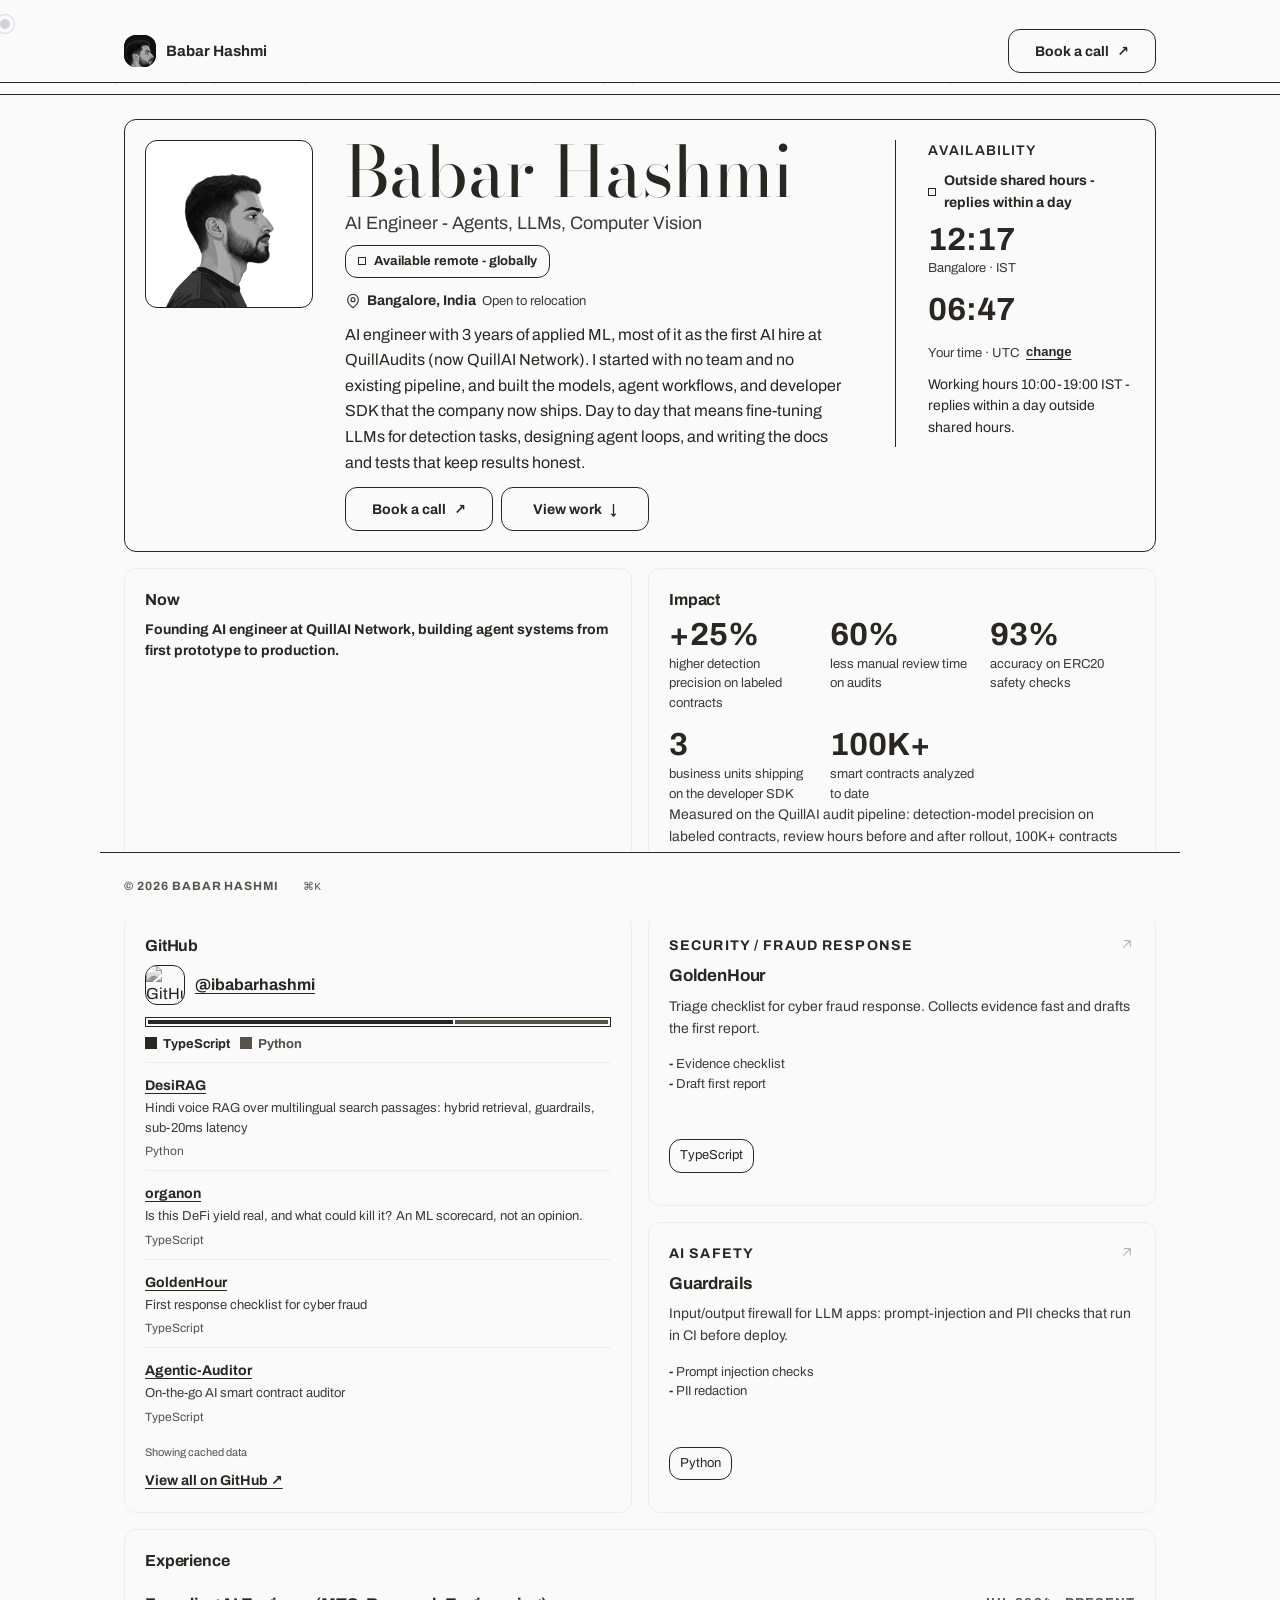
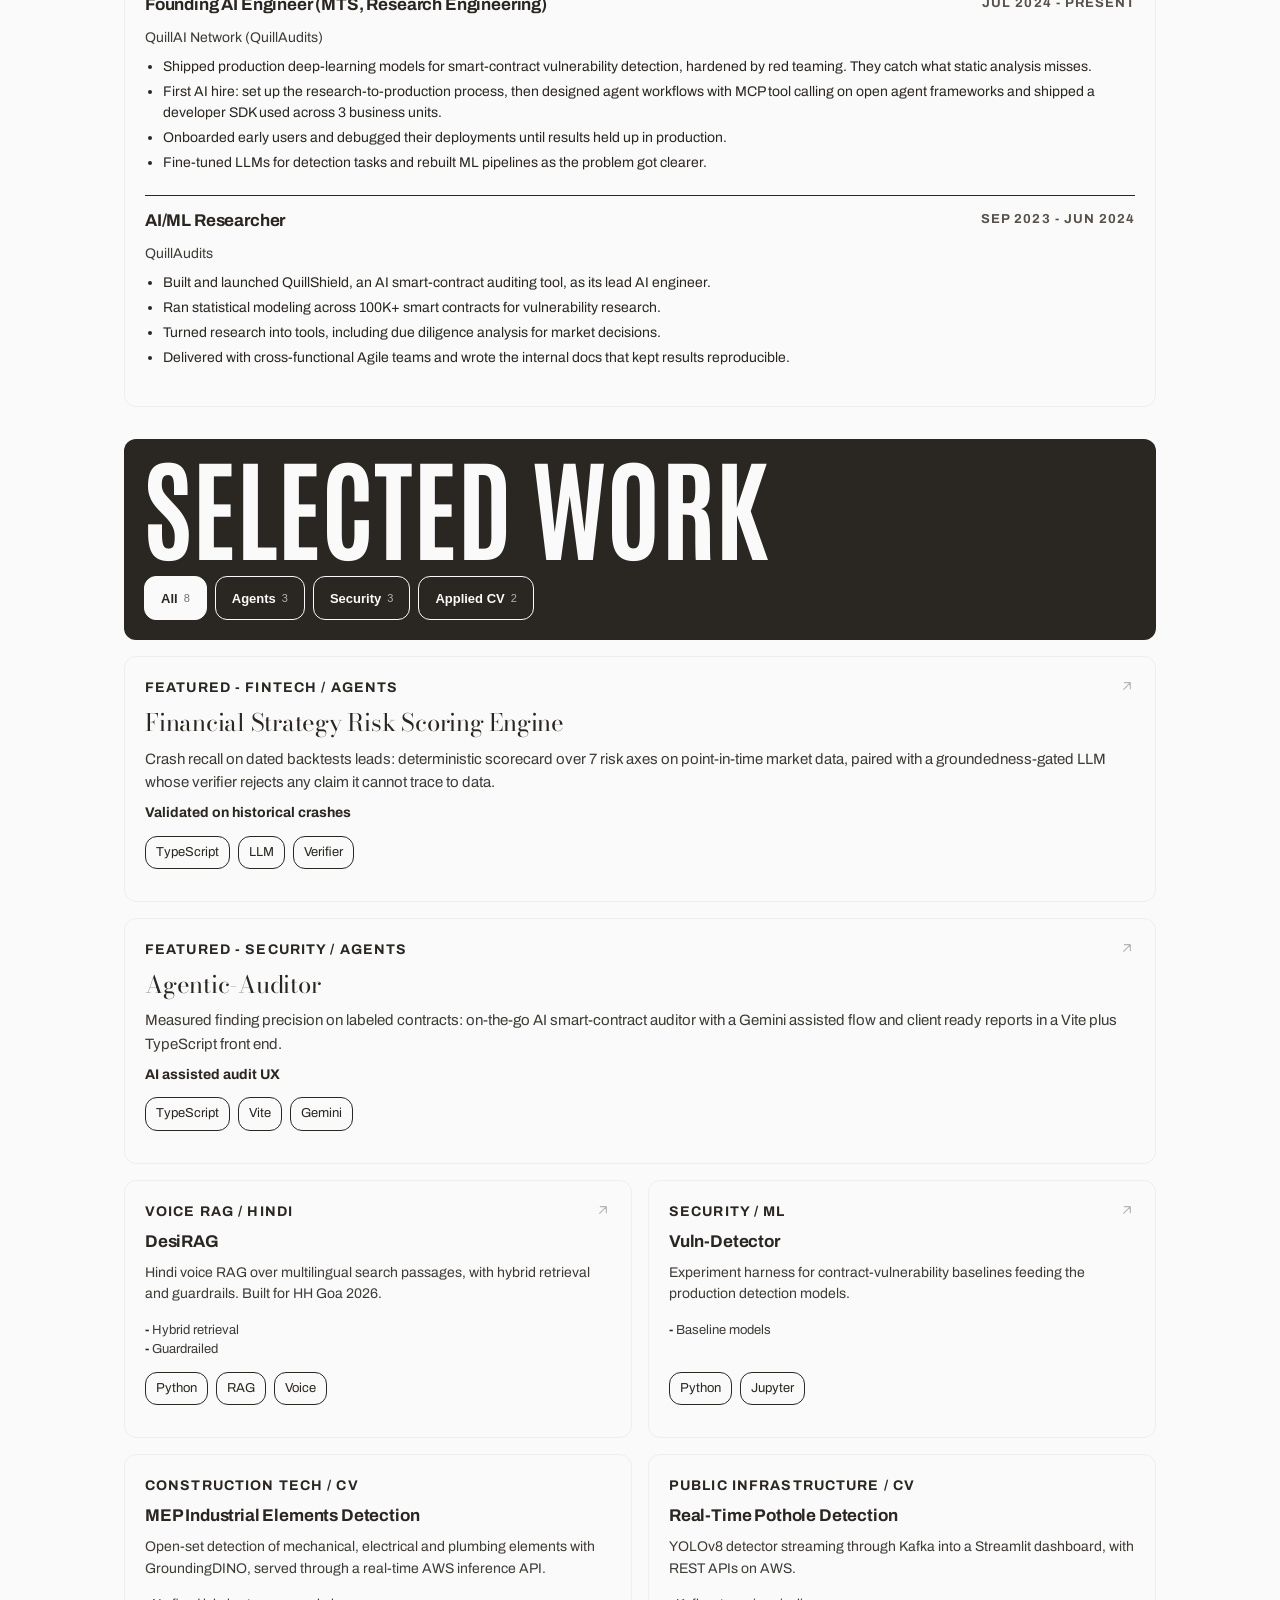
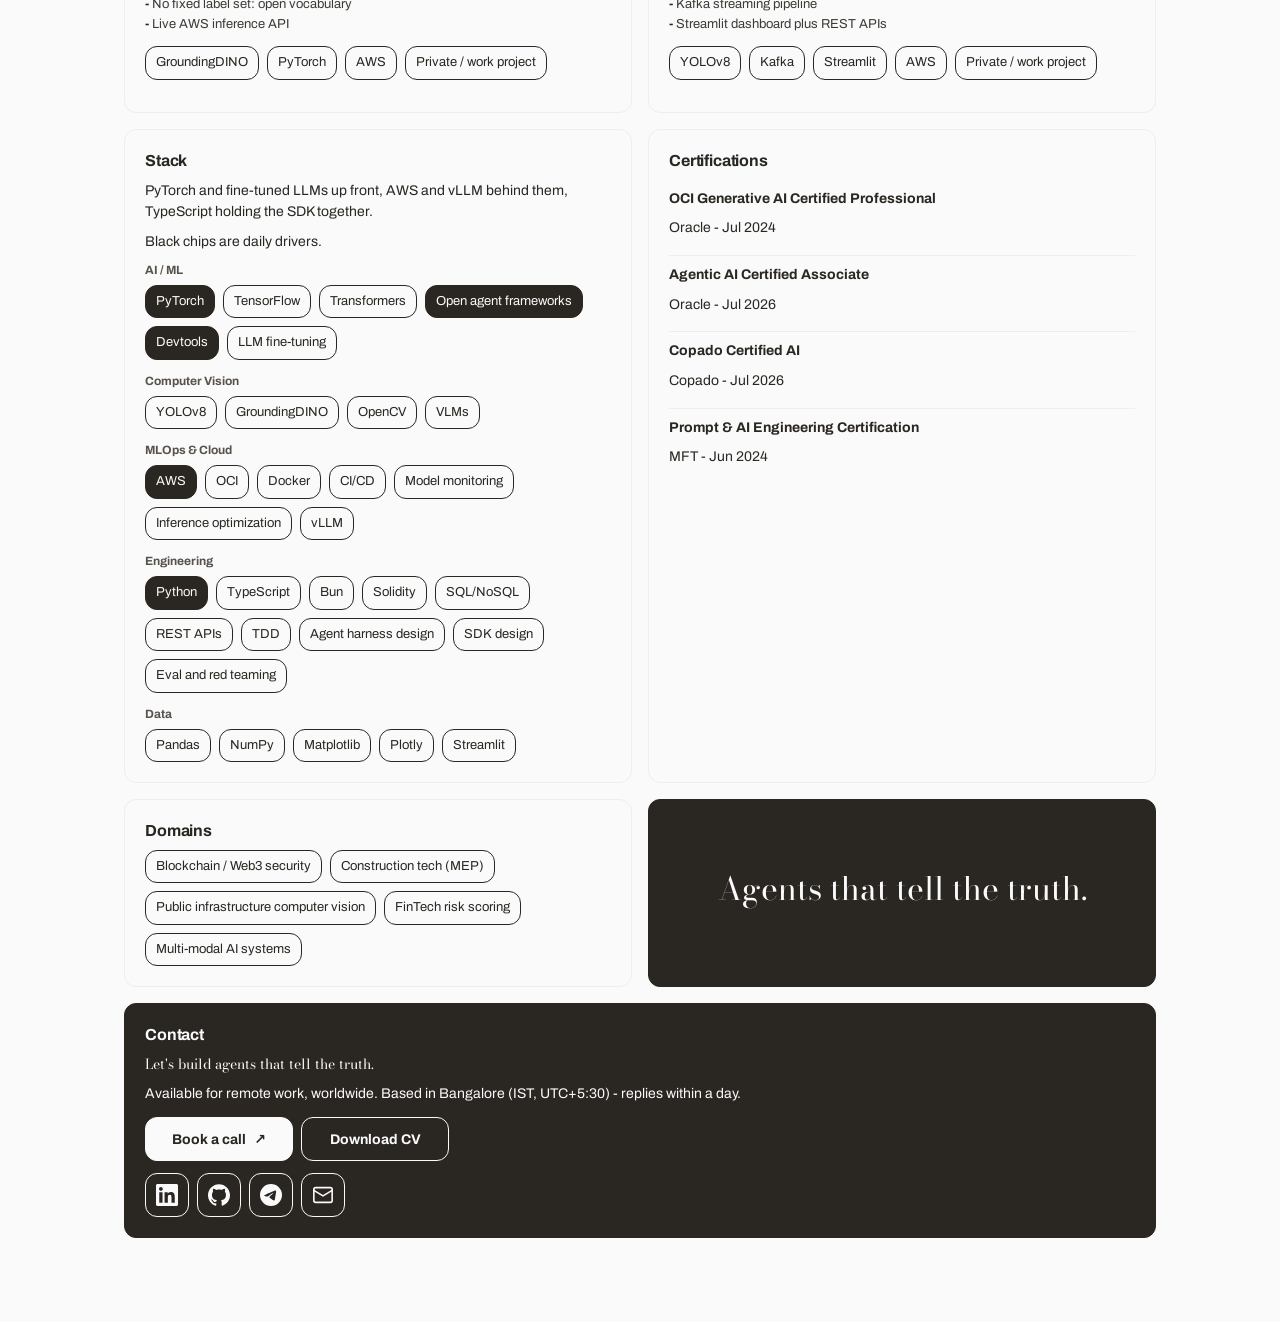
==== commit 3e6e7638: "feat(site): post-audit consistency pass (P0 a11y, copy, typeset, dead-code sweep) P0: paper focus ou" ====
--- a/index.html
+++ b/index.html
@@ -7,7 +7,7 @@
 <meta name="description" content="AI Engineer with 3 years building production ML: agentic AI systems, LLM fine-tuning, computer vision, and MLOps. Based in Bangalore, available remote globally.">
 <link rel="canonical" href="https://ibabarhashmi.github.io/">
 <meta name="robots" content="index,follow">
-<meta name="theme-color" content="#FCFBF9" id="meta-theme">
+<meta name="theme-color" content="#fafafa" id="meta-theme">
 <meta property="og:type" content="profile">
 <meta property="og:title" content="Babar Hashmi - AI Engineer">
 <meta property="og:description" content="AI Engineer with 3 years building production ML: agentic AI systems, LLM fine-tuning, computer vision, and MLOps. Based in Bangalore, available remote globally.">
@@ -27,13 +27,13 @@
 </script>
 <link rel="preconnect" href="https://fonts.googleapis.com">
 <link rel="preconnect" href="https://fonts.gstatic.com" crossorigin>
-<link rel="preload" as="style" href="https://fonts.googleapis.com/css2?family=Archivo:wght@400;700&family=Antonio:wght@700&family=Bodoni+Moda:opsz,wght@6..96,400;6..96,700&display=swap">
-<link href="https://fonts.googleapis.com/css2?family=Archivo:wght@400;700&family=Antonio:wght@700&family=Bodoni+Moda:opsz,wght@6..96,400;6..96,700&display=swap" rel="stylesheet" media="print" onload="this.media='all'">
-<noscript><link href="https://fonts.googleapis.com/css2?family=Archivo:wght@400;700&family=Antonio:wght@700&family=Bodoni+Moda:opsz,wght@6..96,400;6..96,700&display=swap" rel="stylesheet"></noscript>
-<link rel="stylesheet" href="styles.css?v=20261013g">
+<link rel="preload" as="style" href="https://fonts.googleapis.com/css2?family=Archivo:wght@400..700&family=Antonio:wght@700&family=Bodoni+Moda:opsz,wght@6..96,300..700&display=swap">
+<link href="https://fonts.googleapis.com/css2?family=Archivo:wght@400..700&family=Antonio:wght@700&family=Bodoni+Moda:opsz,wght@6..96,300..700&display=swap" rel="stylesheet" media="print" onload="this.media='all'">
+<noscript><link href="https://fonts.googleapis.com/css2?family=Archivo:wght@400..700&family=Antonio:wght@700&family=Bodoni+Moda:opsz,wght@6..96,300..700&display=swap" rel="stylesheet"></noscript>
+<link rel="stylesheet" href="styles.css?v=20261013m">
 <script>document.documentElement.classList.add("js");</script>
-<script src="data.js?v=20261013g" defer></script>
-<script src="main.js?v=20261013g" defer></script>
+<script src="data.js?v=20261013m" defer></script>
+<script src="main.js?v=20261013m" defer></script>
 </head>
 <body>
 <a class="skip-link" href="#main">Skip to content</a>
@@ -53,23 +53,23 @@
 <main id="main" class="container">
   <div class="grid" id="grid">
     <section class="tile span-4" id="tile-profile" aria-labelledby="h-name">
-<div class="profile profile-statement"><img class="avatar" src="assets/avatar.png" alt="Portrait of Babar Hashmi" width="168" height="168" fetchpriority="high" decoding="async"><div class="profile-main"><h1 id="h-name">Babar Hashmi</h1><p class="title">AI Engineer - Machine Learning Specialist</p><div class="pill-row"><div class="badge avail-badge"><span class="dot" aria-hidden="true"></span>Available remote - globally</div><p class="meta-row"><span class="loc-stack"><span class="loc-primary">Bangalore, India</span><span class="loc-sub">Open to relocation</span></span></p></div><p class="bio">AI engineer with 3 years of applied ML, most of it as the first AI hire at QuillAudits (now QuillAI Network). I started with no team and no existing pipeline, and built the models, agent workflows and developer SDK that the company now ships. Day to day that means fine-tuning LLMs for detection tasks, designing agent loops, and writing the docs and tests that keep results honest.</p><div class="actions"><a class="btn btn--primary" href="https://calendar.app.google/eeGsWhoaFQDMm84g9" target="_blank" rel="noopener noreferrer">Book a call<span class="btn-glyph" aria-hidden="true">↗</span></a><a class="btn btn--ghost" href="assets/resume.pdf" target="_blank" rel="noopener noreferrer">Download CV</a></div></div></div></section>
-    <section class="tile span-2" id="tile-now" aria-labelledby="h-now"><h2 class="tile-title" id="h-now">Now</h2><p style="font-size:17px;font-weight:500;margin:0">Founding AI engineer at QuillAI Network, building agent systems from first prototype to production.</p></section>
-    <section class="tile span-2" id="tile-impact" aria-labelledby="h-impact"><h2 class="eyebrow" id="h-impact">IMPACT</h2><div class="stats"><div class="stat"><div class="stat-value">+25%</div><div class="stat-label">audit accuracy from production detection models</div></div><div class="stat"><div class="stat-value">-60%</div><div class="stat-label">manual review time on audits</div></div><div class="stat"><div class="stat-value">93%</div><div class="stat-label">ERC20 predictive-check accuracy</div></div><div class="stat"><div class="stat-value">7 axes</div><div class="stat-label">deterministic DeFi risk scorecard</div></div><div class="stat"><div class="stat-value">100K+</div><div class="stat-label">smart contracts analysed</div></div></div><p class="muted cached-note">Production numbers from the QuillAI audit pipeline: detection-model precision/recall on labelled contracts, manual-review hours before/after rollout, 100K+ contracts scanned to date.</p></section>
-    <section class="tile span-2 row-2" id="tile-github" aria-labelledby="h-github"><h2 class="tile-title" id="h-github">GitHub</h2><div class="gh-head"><img src="https://avatars.githubusercontent.com/u/112765907?v=4" alt="GitHub avatar of ibabarhashmi" width="40" height="40" decoding="async" loading="lazy"><a href="https://github.com/ibabarhashmi" target="_blank" rel="noopener noreferrer">@ibabarhashmi</a></div><div class="repo"><a class="repo-name" href="https://github.com/ibabarhashmi/DesiRAG" target="_blank" rel="noopener noreferrer">DesiRAG</a><div class="repo-desc">HH Goa 2026 - Hindi voice RAG over MSMARCO-XI: hybrid retrieval, guardrails, sub-20ms latency</div><div class="repo-meta">Python - Stars 0</div></div><div class="repo"><a class="repo-name" href="https://github.com/ibabarhashmi/organon" target="_blank" rel="noopener noreferrer">organon</a><div class="repo-desc">Is this DeFi yield real, and what could kill it? An ML scorecard, not an opinion.</div><div class="repo-meta">TypeScript - Stars 0</div></div><div class="repo"><a class="repo-name" href="https://github.com/ibabarhashmi/GoldenHour" target="_blank" rel="noopener noreferrer">GoldenHour</a><div class="repo-desc">First response checklist for cyber fraud</div><div class="repo-meta">TypeScript - Stars 1</div></div><div class="repo"><a class="repo-name" href="https://github.com/ibabarhashmi/Agentic-Auditor" target="_blank" rel="noopener noreferrer">Agentic-Auditor</a><div class="repo-desc">On the go AI smart contract auditor</div><div class="repo-meta">TypeScript - Stars 0</div></div><div class="cached-note">Showing cached data — live stats load in the browser.</div><a class="view-all" href="https://github.com/ibabarhashmi?tab=repositories" target="_blank" rel="noopener noreferrer">View all on GitHub →</a></section>
-    <section class="tile span-4" id="tile-exp" aria-labelledby="h-exp"><h2 class="tile-title" id="h-exp">Experience</h2><div class="timeline"><div class="tl-item"><div class="tl-top"><h3 class="tl-role">Founding AI Engineer (MTS, Research Engineering)</h3><span class="tl-dates">Jul 2024 - Present</span></div><div class="tl-org">QuillAI Network (QuillAudits)</div><ul><li>Shipped production deep-learning models for smart-contract vulnerability detection, hardened by red teaming. They catch what static analysis misses.</li><li>First AI hire: set up the research to production process, then designed agent workflows with MCP tool calling on open agent frameworks and shipped a developer SDK used across 3 business units.</li><li>Onboarded early users and debugged their deployments until results held up in production.</li><li>Fine-tuned LLMs for detection tasks and rebuilt ML pipelines as the problem got clearer.</li></ul></div><div class="tl-item"><div class="tl-top"><h3 class="tl-role">AI/ML Researcher</h3><span class="tl-dates">Sep 2023 - Jun 2024</span></div><div class="tl-org">QuillAudits</div><ul><li>Built and launched QuillShield, an AI smart-contract auditing tool, as its lead AI engineer.</li><li>Ran statistical modelling across 100K+ smart contracts for vulnerability research.</li><li>Turned research into tools, including due diligence analysis for market decisions.</li><li>Delivered with cross-functional Agile teams and wrote the internal docs that kept the work honest.</li></ul></div></div></section>
-    <div class="section-heading span-4" id="work-heading" aria-label="Selected work"><h2 class="work-title" id="work-title">Selected work</h2><div class="filter-row" role="group" aria-label="Filter projects"><button class="filter-btn on" type="button" data-filter="all" aria-pressed="true">All <span class="fcount" aria-hidden="true">8</span></button><button class="filter-btn" type="button" data-filter="agents" aria-pressed="false">Agents <span class="fcount" aria-hidden="true">3</span></button><button class="filter-btn" type="button" data-filter="security" aria-pressed="false">Security <span class="fcount" aria-hidden="true">3</span></button><button class="filter-btn" type="button" data-filter="cv" aria-pressed="false">Applied CV <span class="fcount" aria-hidden="true">2</span></button></div></div>
-    <div id="projects-slot" class="contents"><a class="tile span-4 proj proj-feat tile-linked" href="https://github.com/ibabarhashmi/organon" target="_blank" rel="noopener noreferrer" aria-label="Open Financial Strategy Risk Scoring Engine repository" data-cat="agents"><p class="proj-tag">Featured - FinTech / Agents</p><span class="ext" aria-hidden="true">↗</span><h3>Financial Strategy Risk Scoring Engine</h3><p class="muted">Crash recall on dated backtests leads: deterministic scorecard over 7 risk axes on point-in-time market data, paired with a groundedness-gated LLM whose verifier rejects any claim it cannot trace to data.</p><p class="proj-outcome">Validated on historical crashes</p><div class="chips"><span class="chip">TypeScript</span><span class="chip">LLM</span><span class="chip">Verifier</span></div></a><a class="tile span-4 proj proj-feat tile-linked" href="https://github.com/ibabarhashmi/Agentic-Auditor" target="_blank" rel="noopener noreferrer" aria-label="Open Agentic-Auditor repository" data-cat="agents"><p class="proj-tag">Featured - Security / Agents</p><span class="ext" aria-hidden="true">↗</span><h3>Agentic-Auditor</h3><p class="muted">Measured finding precision on labelled contracts: on the go AI smart-contract auditor with a Gemini assisted flow and client ready reports in a Vite plus TypeScript front end.</p><p class="proj-outcome">AI assisted audit UX</p><div class="chips"><span class="chip">TypeScript</span><span class="chip">Vite</span><span class="chip">Gemini</span></div></a><a class="tile span-2 proj tile-linked" href="https://github.com/ibabarhashmi/GoldenHour" target="_blank" rel="noopener noreferrer" aria-label="Open GoldenHour repository" data-cat="security"><p class="proj-tag">Security / Fraud response</p><span class="ext" aria-hidden="true">↗</span><h3>GoldenHour</h3><p class="muted">Triage checklist for cyber fraud response. Collects evidence fast and drafts the first report.</p><ul class="checks"><li>Evidence checklist</li><li>Draft first report</li></ul><div class="chips"><span class="chip">TypeScript</span></div></a><a class="tile span-2 proj tile-linked" href="https://github.com/ibabarhashmi/Guardrails" target="_blank" rel="noopener noreferrer" aria-label="Open Guardrails repository" data-cat="security"><p class="proj-tag">AI safety</p><span class="ext" aria-hidden="true">↗</span><h3>Guardrails</h3><p class="muted">Input and output checks for LLM apps. Blocks prompt injection patterns and PII leaks before they ship.</p><ul class="checks"><li>Prompt injection checks</li><li>PII redaction</li></ul><div class="chips"><span class="chip">Python</span></div></a><a class="tile span-2 proj tile-linked" href="https://github.com/ibabarhashmi/DesiRAG" target="_blank" rel="noopener noreferrer" aria-label="Open DesiRAG repository" data-cat="agents"><p class="proj-tag">Voice RAG / Hindi</p><span class="ext" aria-hidden="true">↗</span><h3>DesiRAG</h3><p class="muted">Hindi voice RAG over MSMARCO-XI with hybrid retrieval and guardrails. Built for HH Goa 2026.</p><ul class="checks"><li>Hybrid retrieval</li><li>Guardrailed</li></ul><div class="chips"><span class="chip">Python</span><span class="chip">RAG</span><span class="chip">Voice</span></div></a><a class="tile span-2 proj tile-linked" href="https://github.com/ibabarhashmi/Vuln-Detector" target="_blank" rel="noopener noreferrer" aria-label="Open Vuln-Detector repository" data-cat="security"><p class="proj-tag">Security / ML</p><span class="ext" aria-hidden="true">↗</span><h3>Vuln-Detector</h3><p class="muted">Smart-contract vulnerability detection experiments. Baselines before production models.</p><ul class="checks"><li>Baseline models</li></ul><div class="chips"><span class="chip">Python</span><span class="chip">Jupyter</span></div></a><article class="tile span-2 proj tile-linked" data-cat="cv"><p class="proj-tag">Construction tech / CV</p><h3>MEP Industrial Elements Detection</h3><p class="muted">Open-set detection of mechanical, electrical and plumbing elements with GroundingDINO, served through a real-time AWS inference API.</p><ul class="checks"><li>Open-set detection with GroundingDINO</li><li>Real-time AWS inference API</li></ul><div class="chips"><span class="chip">GroundingDINO</span><span class="chip">PyTorch</span><span class="chip">AWS</span><span class="chip chip-accent">Private / work project</span></div></article><article class="tile span-2 proj tile-linked" data-cat="cv"><p class="proj-tag">Public infrastructure / CV</p><h3>Real-Time Pothole Detection</h3><p class="muted">YOLOv8 detector streaming through Kafka into a Streamlit dashboard, with REST APIs on AWS.</p><ul class="checks"><li>Kafka streaming pipeline</li><li>Streamlit dashboard plus REST APIs</li></ul><div class="chips"><span class="chip">YOLOv8</span><span class="chip">Kafka</span><span class="chip">Streamlit</span><span class="chip">AWS</span><span class="chip chip-accent">Private / work project</span></div></article></div>
-    <section class="tile span-2" id="tile-stack" aria-labelledby="h-stack"><h2 class="tile-title" id="h-stack">Stack</h2><p class="stack-lede">PyTorch and fine-tuned LLMs up front, AWS and vLLM behind them, TypeScript holding the SDK together.</p><div class="stack-group"><div class="stack-name">AI / ML</div><div class="chips" style="margin:0"><span class="chip chip-accent">PyTorch</span><span class="chip">TensorFlow</span><span class="chip">Transformers</span><span class="chip chip-accent">Open agent frameworks</span><span class="chip chip-accent">Devtools</span><span class="chip">LLM fine-tuning</span></div></div><div class="stack-group"><div class="stack-name">Computer Vision</div><div class="chips" style="margin:0"><span class="chip">YOLOv8</span><span class="chip">GroundingDINO</span><span class="chip">OpenCV</span><span class="chip">VLMs</span></div></div><div class="stack-group"><div class="stack-name">MLOps &amp; Cloud</div><div class="chips" style="margin:0"><span class="chip chip-accent">AWS</span><span class="chip">OCI</span><span class="chip">Docker</span><span class="chip">CI/CD</span><span class="chip">Model monitoring</span><span class="chip">Inference optimization</span><span class="chip">vLLM</span></div></div><div class="stack-group"><div class="stack-name">Engineering</div><div class="chips" style="margin:0"><span class="chip chip-accent">Python</span><span class="chip">TypeScript</span><span class="chip">Bun</span><span class="chip">Solidity</span><span class="chip">SQL/NoSQL</span><span class="chip">REST APIs</span><span class="chip">TDD</span><span class="chip">Agent harness design</span><span class="chip">SDK design</span><span class="chip">Eval and red teaming</span></div></div><div class="stack-group"><div class="stack-name">Data</div><div class="chips" style="margin:0"><span class="chip">Pandas</span><span class="chip">NumPy</span><span class="chip">Matplotlib</span><span class="chip">Plotly</span><span class="chip">Streamlit</span></div></div></section>
-    <section class="tile span-2" id="tile-certs" aria-labelledby="h-certs"><h2 class="tile-title" id="h-certs">Certifications</h2><div class="cert-row"><p class="cert-name">Agentic AI Certified Associate</p><p class="cert-meta">Oracle - Jul 2026</p></div><div class="cert-row"><p class="cert-name">Copado Certified AI</p><p class="cert-meta">Copado - Jul 2026</p></div><div class="cert-row"><p class="cert-name">OCI Generative AI Certified Professional</p><p class="cert-meta">Oracle - Jul 2024</p></div><div class="cert-row"><p class="cert-name">Prompt &amp; AI Engineering Certification</p><p class="cert-meta">MFT - Jun 2024</p></div></section>
-    <section class="tile span-2" id="tile-domains" aria-labelledby="h-domains"><h2 class="tile-title" id="h-domains">Domains</h2><div class="chips" style="margin:0"><span class="chip">Blockchain / Web3 security</span><span class="chip">Construction tech (MEP)</span><span class="chip">Public infrastructure CV</span><span class="chip">FinTech risk scoring</span><span class="chip">Multi-modal AI systems</span></div></section>
-    <section class="tile span-2" id="tile-vibe" aria-label="Personal note"><p class="vibe-text">Agents that tell the truth.</p></section>
-    <section class="tile span-4 tile-contact" id="tile-contact" aria-labelledby="h-contact"><h2 class="eyebrow" id="h-contact">Contact</h2><p class="contact-title">Let&apos;s build something.</p><p>Available remote - globally. Based in Bangalore, open to relocation. Grab the CV or just say hi.</p><div class="actions"><a class="btn btn--primary" href="https://calendar.app.google/eeGsWhoaFQDMm84g9" target="_blank" rel="noopener noreferrer">Book a call<span class="btn-glyph" aria-hidden="true">↗</span></a><a class="btn btn--ghost" href="assets/resume.pdf" target="_blank" rel="noopener noreferrer">Download CV</a></div><div class="icon-row"><a class="icon-link" href="https://www.linkedin.com/in/hashmi-babar/" target="_blank" rel="noopener noreferrer" aria-label="LinkedIn profile" title="LinkedIn profile">in</a><a class="icon-link" href="https://github.com/ibabarhashmi" target="_blank" rel="noopener noreferrer" aria-label="GitHub profile" title="GitHub profile">gh</a><a class="icon-link" href="https://t.me/HashBBR" target="_blank" rel="noopener noreferrer" aria-label="Telegram chat" title="Telegram chat">tg</a><a class="icon-link" href="mailto:ibabarhashmi@yahoo.com" aria-label="Email ibabarhashmi@yahoo.com" title="Email">mail</a></div></section>
+<div class="profile profile-statement"><img class="avatar" src="assets/avatar.png" alt="Portrait of Babar Hashmi" width="168" height="168" fetchpriority="high" decoding="async"><div class="profile-main"><h1 id="h-name">Babar Hashmi</h1><p class="title">AI Engineer - Agents, LLMs, Computer Vision</p><div class="pill-row"><div class="badge avail-badge"><span class="dot" aria-hidden="true"></span>Available remote - globally</div><p class="meta-row"><span class="loc-stack"><span class="loc-primary">Bangalore, India</span><span class="loc-sub">Open to relocation</span></span></p></div><p class="bio">AI engineer with 3 years of applied ML, most of it as the first AI hire at QuillAudits (now QuillAI Network). I started with no team and no existing pipeline, and built the models, agent workflows, and developer SDK that the company now ships. Day to day that means fine-tuning LLMs for detection tasks, designing agent loops, and writing the docs and tests that keep results honest.</p><div class="actions"><a class="btn btn--primary" href="https://calendar.app.google/eeGsWhoaFQDMm84g9" target="_blank" rel="noopener noreferrer">Book a call<span class="btn-glyph" aria-hidden="true">↗</span></a><a class="btn btn--ghost" href="assets/resume.pdf" target="_blank" rel="noopener noreferrer">Download CV</a></div></div></div></section>
+    <section class="tile span-2" id="tile-now" aria-labelledby="h-now"><h2 class="tile-title" id="h-now">Now</h2><p class="now-text">Founding AI engineer at QuillAI Network, building agent systems from first prototype to production.</p></section>
+    <section class="tile span-2" id="tile-impact" aria-labelledby="h-impact"><h2 class="tile-title" id="h-impact">Impact</h2><div class="stats"><div class="stat"><div class="stat-value">+25%</div><div class="stat-label">higher detection precision on labeled contracts</div></div><div class="stat"><div class="stat-value">60%</div><div class="stat-label">less manual review time on audits</div></div><div class="stat"><div class="stat-value">93%</div><div class="stat-label">accuracy on ERC20 safety checks</div></div><div class="stat"><div class="stat-value">3</div><div class="stat-label">business units shipping on the developer SDK</div></div><div class="stat"><div class="stat-value">100K+</div><div class="stat-label">smart contracts analyzed to date</div></div></div><p class="muted cached-note">Measured on the QuillAI audit pipeline: detection-model precision on labeled contracts, review hours before and after rollout, 100K+ contracts scanned to date.</p></section>
+    <section class="tile span-2 row-2" id="tile-github" aria-labelledby="h-github"><h2 class="tile-title" id="h-github">GitHub</h2><div class="gh-head"><img src="https://avatars.githubusercontent.com/u/112765907?v=4" alt="GitHub avatar of ibabarhashmi" width="40" height="40" decoding="async" loading="lazy"><a href="https://github.com/ibabarhashmi" target="_blank" rel="noopener noreferrer">@ibabarhashmi</a></div><div class="repo"><a class="repo-name" href="https://github.com/ibabarhashmi/DesiRAG" target="_blank" rel="noopener noreferrer">DesiRAG</a><div class="repo-desc">Hindi voice RAG over multilingual search passages: hybrid retrieval, guardrails, sub-20ms latency</div><div class="repo-meta">Python</div></div><div class="repo"><a class="repo-name" href="https://github.com/ibabarhashmi/organon" target="_blank" rel="noopener noreferrer">organon</a><div class="repo-desc">Is this DeFi yield real, and what could kill it? An ML scorecard, not an opinion.</div><div class="repo-meta">TypeScript</div></div><div class="repo"><a class="repo-name" href="https://github.com/ibabarhashmi/GoldenHour" target="_blank" rel="noopener noreferrer">GoldenHour</a><div class="repo-desc">First response checklist for cyber fraud</div><div class="repo-meta">TypeScript</div></div><div class="repo"><a class="repo-name" href="https://github.com/ibabarhashmi/Agentic-Auditor" target="_blank" rel="noopener noreferrer">Agentic-Auditor</a><div class="repo-desc">On-the-go AI smart contract auditor</div><div class="repo-meta">TypeScript</div></div><div class="cached-note">Showing cached data - live stats load in the browser.</div><a class="view-all" href="https://github.com/ibabarhashmi?tab=repositories" target="_blank" rel="noopener noreferrer">View all on GitHub ↗</a></section>
+    <section class="tile span-4" id="tile-exp" aria-labelledby="h-exp"><h2 class="tile-title" id="h-exp">Experience</h2><div class="timeline"><div class="tl-item"><div class="tl-top"><h3 class="tl-role">Founding AI Engineer (MTS, Research Engineering)</h3><span class="tl-dates">Jul 2024 - Present</span></div><div class="tl-org">QuillAI Network (QuillAudits)</div><ul><li>Shipped production deep-learning models for smart-contract vulnerability detection, hardened by red teaming. They catch what static analysis misses.</li><li>First AI hire: set up the research-to-production process, then designed agent workflows with MCP tool calling on open agent frameworks and shipped a developer SDK used across 3 business units.</li><li>Onboarded early users and debugged their deployments until results held up in production.</li><li>Fine-tuned LLMs for detection tasks and rebuilt ML pipelines as the problem got clearer.</li></ul></div><div class="tl-item"><div class="tl-top"><h3 class="tl-role">AI/ML Researcher</h3><span class="tl-dates">Sep 2023 - Jun 2024</span></div><div class="tl-org">QuillAudits</div><ul><li>Built and launched QuillShield, an AI smart-contract auditing tool, as its lead AI engineer.</li><li>Ran statistical modeling across 100K+ smart contracts for vulnerability research.</li><li>Turned research into tools, including due diligence analysis for market decisions.</li><li>Delivered with cross-functional Agile teams and wrote the internal docs that kept results reproducible.</li></ul></div></div></section>
+    <div class="section-heading span-4" id="work-heading" aria-label="Selected work"><h2 class="work-title" id="work-title">Selected work</h2><div class="filter-row" role="group" aria-label="Filter projects"><button class="filter-btn on" type="button" data-filter="all" aria-pressed="true">All <span class="fcount" aria-hidden="true">8</span></button><button class="filter-btn" type="button" data-filter="agents" aria-pressed="false">Agents <span class="fcount" aria-hidden="true">3</span></button><button class="filter-btn" type="button" data-filter="security" aria-pressed="false">Security <span class="fcount" aria-hidden="true">3</span></button><button class="filter-btn" type="button" data-filter="cv" aria-pressed="false">Applied CV <span class="fcount" aria-hidden="true">2</span></button></div><p id="filter-status" class="vh" role="status">Showing 8 of 8 projects</p></div>
+    <div id="projects-slot" class="contents"><a class="tile span-4 proj proj-feat tile-linked" href="https://github.com/ibabarhashmi/organon" target="_blank" rel="noopener noreferrer" aria-label="Open Financial Strategy Risk Scoring Engine repository" data-cat="agents"><p class="proj-tag">Featured - FinTech / Agents</p><span class="ext" aria-hidden="true">↗</span><h3>Financial Strategy Risk Scoring Engine</h3><p class="muted">Crash recall on dated backtests leads: deterministic scorecard over 7 risk axes on point-in-time market data, paired with a groundedness-gated LLM whose verifier rejects any claim it cannot trace to data.</p><p class="proj-outcome">Validated on historical crashes</p><div class="chips"><span class="chip">TypeScript</span><span class="chip">LLM</span><span class="chip">Verifier</span></div></a><a class="tile span-4 proj proj-feat tile-linked" href="https://github.com/ibabarhashmi/Agentic-Auditor" target="_blank" rel="noopener noreferrer" aria-label="Open Agentic-Auditor repository" data-cat="agents"><p class="proj-tag">Featured - Security / Agents</p><span class="ext" aria-hidden="true">↗</span><h3>Agentic-Auditor</h3><p class="muted">Measured finding precision on labeled contracts: on-the-go AI smart-contract auditor with a Gemini assisted flow and client ready reports in a Vite plus TypeScript front end.</p><p class="proj-outcome">AI assisted audit UX</p><div class="chips"><span class="chip">TypeScript</span><span class="chip">Vite</span><span class="chip">Gemini</span></div></a><a class="tile span-2 proj tile-linked" href="https://github.com/ibabarhashmi/GoldenHour" target="_blank" rel="noopener noreferrer" aria-label="Open GoldenHour repository" data-cat="security"><p class="proj-tag">Security / Fraud response</p><span class="ext" aria-hidden="true">↗</span><h3>GoldenHour</h3><p class="muted">Triage checklist for cyber fraud response. Collects evidence fast and drafts the first report.</p><ul class="checks"><li>Evidence checklist</li><li>Draft first report</li></ul><div class="chips"><span class="chip">TypeScript</span></div></a><a class="tile span-2 proj tile-linked" href="https://github.com/ibabarhashmi/Guardrails" target="_blank" rel="noopener noreferrer" aria-label="Open Guardrails repository" data-cat="security"><p class="proj-tag">AI safety</p><span class="ext" aria-hidden="true">↗</span><h3>Guardrails</h3><p class="muted">Input/output firewall for LLM apps: prompt-injection and PII checks that run in CI before deploy.</p><ul class="checks"><li>Prompt injection checks</li><li>PII redaction</li></ul><div class="chips"><span class="chip">Python</span></div></a><a class="tile span-2 proj tile-linked" href="https://github.com/ibabarhashmi/DesiRAG" target="_blank" rel="noopener noreferrer" aria-label="Open DesiRAG repository" data-cat="agents"><p class="proj-tag">Voice RAG / Hindi</p><span class="ext" aria-hidden="true">↗</span><h3>DesiRAG</h3><p class="muted">Hindi voice RAG over multilingual search passages, with hybrid retrieval and guardrails. Built for HH Goa 2026.</p><ul class="checks"><li>Hybrid retrieval</li><li>Guardrailed</li></ul><div class="chips"><span class="chip">Python</span><span class="chip">RAG</span><span class="chip">Voice</span></div></a><a class="tile span-2 proj tile-linked" href="https://github.com/ibabarhashmi/Vuln-Detector" target="_blank" rel="noopener noreferrer" aria-label="Open Vuln-Detector repository" data-cat="security"><p class="proj-tag">Security / ML</p><span class="ext" aria-hidden="true">↗</span><h3>Vuln-Detector</h3><p class="muted">Experiment harness for contract-vulnerability baselines feeding the production detection models.</p><ul class="checks"><li>Baseline models</li></ul><div class="chips"><span class="chip">Python</span><span class="chip">Jupyter</span></div></a><article class="tile span-2 proj tile-linked" data-cat="cv"><p class="proj-tag">Construction tech / CV</p><h3>MEP Industrial Elements Detection</h3><p class="muted">Open-set detection of mechanical, electrical and plumbing elements with GroundingDINO, served through a real-time AWS inference API.</p><ul class="checks"><li>No fixed label set: open vocabulary</li><li>Live AWS inference API</li></ul><div class="chips"><span class="chip">GroundingDINO</span><span class="chip">PyTorch</span><span class="chip">AWS</span><span class="chip">Private / work project</span></div></article><article class="tile span-2 proj tile-linked" data-cat="cv"><p class="proj-tag">Public infrastructure / CV</p><h3>Real-Time Pothole Detection</h3><p class="muted">YOLOv8 detector streaming through Kafka into a Streamlit dashboard, with REST APIs on AWS.</p><ul class="checks"><li>Kafka streaming pipeline</li><li>Streamlit dashboard plus REST APIs</li></ul><div class="chips"><span class="chip">YOLOv8</span><span class="chip">Kafka</span><span class="chip">Streamlit</span><span class="chip">AWS</span><span class="chip">Private / work project</span></div></article></div>
+    <section class="tile span-2" id="tile-stack" aria-labelledby="h-stack"><h2 class="tile-title" id="h-stack">Stack</h2><p class="stack-lede">PyTorch and fine-tuned LLMs up front, AWS and vLLM behind them, TypeScript holding the SDK together.</p><p class="stack-legend">Black chips are daily drivers.</p><div class="stack-group"><div class="stack-name">AI / ML</div><div class="chips chips--flush"><span class="chip chip-accent">PyTorch</span><span class="chip">TensorFlow</span><span class="chip">Transformers</span><span class="chip chip-accent">Open agent frameworks</span><span class="chip chip-accent">Devtools</span><span class="chip">LLM fine-tuning</span></div></div><div class="stack-group"><div class="stack-name">Computer Vision</div><div class="chips chips--flush"><span class="chip">YOLOv8</span><span class="chip">GroundingDINO</span><span class="chip">OpenCV</span><span class="chip">VLMs</span></div></div><div class="stack-group"><div class="stack-name">MLOps &amp; Cloud</div><div class="chips chips--flush"><span class="chip chip-accent">AWS</span><span class="chip">OCI</span><span class="chip">Docker</span><span class="chip">CI/CD</span><span class="chip">Model monitoring</span><span class="chip">Inference optimization</span><span class="chip">vLLM</span></div></div><div class="stack-group"><div class="stack-name">Engineering</div><div class="chips chips--flush"><span class="chip chip-accent">Python</span><span class="chip">TypeScript</span><span class="chip">Bun</span><span class="chip">Solidity</span><span class="chip">SQL/NoSQL</span><span class="chip">REST APIs</span><span class="chip">TDD</span><span class="chip">Agent harness design</span><span class="chip">SDK design</span><span class="chip">Eval and red teaming</span></div></div><div class="stack-group"><div class="stack-name">Data</div><div class="chips chips--flush"><span class="chip">Pandas</span><span class="chip">NumPy</span><span class="chip">Matplotlib</span><span class="chip">Plotly</span><span class="chip">Streamlit</span></div></div></section>
+    <section class="tile span-2" id="tile-certs" aria-labelledby="h-certs"><h2 class="tile-title" id="h-certs">Certifications</h2><div class="cert-row"><p class="cert-name">OCI Generative AI Certified Professional</p><p class="cert-meta">Oracle - Jul 2024</p></div><div class="cert-row"><p class="cert-name">Agentic AI Certified Associate</p><p class="cert-meta">Oracle - Jul 2026</p></div><div class="cert-row"><p class="cert-name">Copado Certified AI</p><p class="cert-meta">Copado - Jul 2026</p></div><div class="cert-row"><p class="cert-name">Prompt &amp; AI Engineering Certification</p><p class="cert-meta">MFT - Jun 2024</p></div></section>
+    <section class="tile span-2" id="tile-domains" aria-labelledby="h-domains"><h2 class="tile-title" id="h-domains">Domains</h2><div class="chips chips--flush"><span class="chip">Blockchain / Web3 security</span><span class="chip">Construction tech (MEP)</span><span class="chip">Public infrastructure computer vision</span><span class="chip">FinTech risk scoring</span><span class="chip">Multi-modal AI systems</span></div></section>
+    <section class="tile span-2" id="tile-vibe" aria-label="Tagline"><p class="vibe-text">Agents that tell the truth.</p></section>
+    <section class="tile span-4 tile-contact" id="tile-contact" aria-labelledby="h-contact"><h2 class="tile-title tile-title--on-ink" id="h-contact">Contact</h2><p class="contact-title">Let's build agents that tell the truth.</p><p>Available for remote work, worldwide. Based in Bangalore (IST, UTC+5:30) - replies within a day.</p><div class="actions"><a class="btn btn--primary" href="https://calendar.app.google/eeGsWhoaFQDMm84g9" target="_blank" rel="noopener noreferrer">Book a call<span class="btn-glyph" aria-hidden="true">↗</span></a><a class="btn btn--ghost" href="assets/resume.pdf" target="_blank" rel="noopener noreferrer">Download CV</a></div><div class="icon-row"><a class="icon-link" href="https://www.linkedin.com/in/hashmi-babar/" target="_blank" rel="noopener noreferrer" aria-label="LinkedIn profile" title="LinkedIn profile">in</a><a class="icon-link" href="https://github.com/ibabarhashmi" target="_blank" rel="noopener noreferrer" aria-label="GitHub profile" title="GitHub profile">gh</a><a class="icon-link" href="https://t.me/HashBBR" target="_blank" rel="noopener noreferrer" aria-label="Telegram chat" title="Telegram chat">tg</a><a class="icon-link" href="mailto:ibabarhashmi@yahoo.com" aria-label="Email ibabarhashmi@yahoo.com" title="Email">mail</a></div></section>
   </div>
 </main>
 <footer class="container footer footer-morph" role="contentinfo">
   <span id="foot-copy">© 2026 Babar Hashmi</span>
-  <span class="footer-palette-hint" aria-hidden="true" id="footer-palette-trigger" role="button" tabindex="0" aria-label="Open command palette" title="Open command palette (⌘K)">⌘K</span>
+  <button class="footer-palette-hint" id="footer-palette-trigger" type="button" aria-label="Open command palette">⌘K</button>
 </footer>
 <dialog id="palette" class="palette">
   <form method="dialog">
--- a/styles.css
+++ b/styles.css
@@ -1,31 +1,24 @@
 :root{
   /* Henry strict A: warm monochrome. Paper carries, ink inverts. */
   --paper:#fafafa;--ink:#2a2722;--sepia:#3e3b36;
-  --hairline:#eeeeee;--midstone:#9f9f9f;--ash:#57534c;
+  --hairline:#eeeeee;--ash:#57534c;
   --bg:var(--paper);--surface:var(--paper);--surface-2:var(--paper);
   --border:var(--ink);--border-soft:var(--hairline);
   --text:var(--ink);--text-2:var(--sepia);--text-3:var(--ash);
   --accent:var(--ink);--accent-soft:var(--paper);
   --accent-ink:var(--ink);
-  --accent-burgundy:#7b2d3b;--accent-burgundy-soft:#f5e6e8; /* Editorial accent */
-  --success:var(--ink);--success-soft:var(--paper);
-  --success-ink:var(--ink);
-  --peach:var(--ink);--peach-soft:var(--paper);
   --font-ui:"Archivo",ui-sans-serif,system-ui,-apple-system,"Segoe UI",Roboto,sans-serif;
   --font-display:"Bodoni Moda",Georgia,"Times New Roman",serif;
   --font-stamp:"Antonio",var(--font-ui);
+  --font-mono:ui-monospace,SFMono-Regular,Menlo,Consolas,monospace;
   /* Design tokens: single source of truth (4/8 base, 1.25-ish type steps) */
   --space-1:4px;--space-2:8px;--space-3:12px;--space-4:16px;--space-5:20px;--space-6:24px;--space-8:32px;
   --text-xs:12px;--text-sm:13px;--text-base:14px;--text-md:16px;--text-lg:17px;--text-xl:22px;--text-2xl:24px;--text-3xl:32px;
   --ease-out:cubic-bezier(.2,.8,.2,1);--ease-editorial:cubic-bezier(.7,0,.2,1);
-  --dur-micro:200ms;--dur-fill:420ms;--dur-enter:400ms;--radius:12px;
-  --shadow-rest:none;
-  --shadow-hover:none;
+  --dur-micro:200ms;--dur-fill:420ms;--radius:12px;
   --motion-ok:1;
-  /* Spring tokens (stiffness, damping, mass) */
+  /* Spring tokens for the magnetic cursor (stiffness, damping, mass) */
   --spring-ui-stiff:700;--spring-ui-damp:45;--spring-ui-mass:0.35;
-  --spring-btn-stiff:500;--spring-btn-damp:30;--spring-btn-mass:0.35;
-  --spring-mag-stiff:200;--spring-mag-damp:20;--spring-mag-mass:0.6;
 }
 @media (prefers-reduced-motion: reduce){
   :root{--motion-ok:0;}
@@ -34,7 +27,7 @@
 html{scroll-behavior:smooth}
 @media (prefers-reduced-motion: no-preference) and (min-width:640px){
   html{scroll-snap-type:y proximity}
-  .tile, .section-heading{scroll-snap-align:start;scroll-margin-top:76px}
+  .tile, .section-heading{scroll-snap-align:start;scroll-margin-top:100px}
 }
 /* Scroll progress: single motivated motion, hierarchy feedback only. transform-only. */
 .progress{position:fixed;top:0;left:0;height:2px;width:100%;background:var(--ink);transform-origin:0 50%;transform:scaleX(0);z-index:20;pointer-events:none}
@@ -44,14 +37,16 @@
   }
 }
 @keyframes progress{to{transform:scaleX(1)}}
-body{margin:0;background:var(--paper);background-image:none;color:var(--text);font-family:var(--font-ui);font-size:16px;line-height:1.5;-webkit-font-smoothing:antialiased}
+body{margin:0;padding-bottom:76px;background:var(--paper);background-image:none;color:var(--text);font-family:var(--font-ui);font-size:16px;line-height:1.5;-webkit-font-smoothing:antialiased}
 a{color:var(--ink);text-decoration:underline;text-decoration-thickness:1px;text-underline-offset:3px}
 a:hover{text-decoration-thickness:2px}
 :focus-visible{outline:2px solid var(--ink);outline-offset:2px;border-radius:4px}
+/* Ink surfaces: ink outline is 1:1 invisible, flip to paper (WCAG 2.4.7). */
+.tile-contact :focus-visible,#work-heading :focus-visible,#tile-now :focus-visible,#tile-vibe :focus-visible{outline-color:var(--paper)}
 .vh{position:absolute;width:1px;height:1px;overflow:hidden;clip:rect(0 0 0 0);white-space:nowrap}
-.skip-link{position:absolute;left:16px;top:-48px;background:var(--text);color:var(--bg);padding:10px 14px;border-radius:12px;z-index:50;transition:top 200ms}
+.skip-link{position:absolute;left:16px;top:-48px;background:var(--text);color:var(--bg);padding:10px 14px;border-radius:var(--radius);z-index:50;transition:top 200ms}
 .skip-link:focus{top:12px;color:var(--bg);text-decoration:none}
-.container{max-width:1080px;margin:0 auto;padding:0 24px}
+.container{max-width:1080px;margin:0 auto;padding:0 24px;position:relative;z-index:1}
 .topbar{position:sticky;top:0;height:64px;background:var(--paper);border-bottom:1px solid var(--ink);z-index:10}
 .topbar-inner{display:flex;align-items:center;justify-content:space-between;height:64px}
 .brand{display:flex;align-items:center;gap:10px;color:var(--text);font-weight:700;text-decoration:none}
@@ -64,7 +59,7 @@
   display:inline-flex;
   white-space:nowrap;
   animation:marquee 20s linear infinite;
-  font-size:12px;font-weight:700;letter-spacing:.06em;text-transform:uppercase;
+  font-size:12px;font-weight:700;letter-spacing:.08em;text-transform:uppercase;
   padding:6px 0;
   max-width:none;
   margin:0;
@@ -96,23 +91,10 @@
 .btn--primary::before{background:var(--ink)}
 .btn--primary:hover,.btn--primary:focus-visible{color:var(--paper);border-color:var(--ink)}
 
-/* Accent: burgundy fill */
-.btn--accent{border-color:var(--accent-burgundy);color:var(--accent-burgundy)}
-.btn--accent::before{background:var(--accent-burgundy)}
-.btn--accent:hover,.btn--accent:focus-visible{color:var(--paper);border-color:var(--accent-burgundy)}
-
 /* Ghost: transparent -> ink fill */
 .btn--ghost{background:transparent;color:var(--ink);border-color:var(--ink)}
 .btn--ghost::before{background:var(--ink)}
 .btn--ghost:hover,.btn--ghost:focus-visible{color:var(--paper);border-color:var(--ink)}
-
-/* Outline: border only, inverts on hover */
-.btn--outline{background:transparent;color:var(--ink);border:1px solid var(--ink)}
-.btn--outline:hover,.btn--outline:focus-visible{background:var(--ink);color:var(--paper);border-color:var(--ink)}
-.btn--outline::before{display:none}
-
-/* Pill variant */
-.btn--pill{border-radius:9999px}
 
 /* Reduced motion: instant transitions */
 @media (prefers-reduced-motion: reduce){
@@ -132,14 +114,15 @@
 .grid{display:grid;gap:16px;grid-template-columns:repeat(4,1fr);grid-auto-flow:dense;padding:24px 0 8px}
 .contents{display:contents}
 .span-2{grid-column:span 2}.span-4{grid-column:1/-1}.row-2{grid-row:span 2}
-.tile{background:var(--paper);border:1px solid var(--border-soft);border-radius:12px;padding:20px;min-width:0;min-height:120px}
+.tile{background:var(--paper);border:1px solid var(--border-soft);border-radius:var(--radius);padding:20px;min-width:0;min-height:120px}
 .tile.in{opacity:1;transition:opacity 400ms cubic-bezier(.2,.8,.2,1)}
 a.tile:hover,.tile-linked:hover{text-decoration:none}
 .tile.in:hover{transition-delay:0ms}
-.eyebrow{font-size:11px;line-height:1.2;font-weight:600;text-transform:uppercase;letter-spacing:.08em;color:var(--text-3);margin:0 0 12px}
-.tile-title{font-size:var(--text-md);line-height:1.35;font-weight:600;letter-spacing:-.01em;margin:0 0 var(--space-2);color:var(--text)}
-.proj-tag{font-size:var(--text-xs);line-height:1.4;font-weight:700;color:var(--ink);margin:0 0 var(--space-2);text-transform:uppercase;letter-spacing:.06em}
-.tile h3{font-size:var(--text-lg);line-height:1.35;font-weight:600;letter-spacing:-.01em;margin:0 0 var(--space-2);text-wrap:balance}
+.tile-title{font-size:var(--text-md);line-height:1.35;font-weight:700;letter-spacing:-.01em;margin:0 0 var(--space-2);color:var(--text)}
+/* On-ink variant: same scale, paper text (contact closer). */
+.tile-title--on-ink{color:var(--paper)}
+.proj-tag{font-size:var(--text-xs);line-height:1.4;font-weight:700;color:var(--ink);margin:0 0 var(--space-2);text-transform:uppercase;letter-spacing:.08em}
+.tile h3{font-size:var(--text-lg);line-height:1.35;font-weight:700;letter-spacing:-.01em;margin:0 0 var(--space-2);text-wrap:balance}
 .tile p{font-size:var(--text-base);line-height:1.55;margin:0 0 var(--space-2);color:var(--text);text-wrap:pretty}
 .tile p.muted,.muted{color:var(--text-2)}
 .section-heading{font-size:13px;font-weight:700;letter-spacing:.08em;text-transform:uppercase;color:var(--text-3);padding:16px 4px 0}
@@ -152,37 +135,21 @@
   .avatar:hover{filter:grayscale(0) contrast(1.05);transform:scale(1.02)}
   .avatar.tapped{filter:grayscale(0) contrast(1.05);transform:scale(1.02)}
 }
-.avatar-dock{position:relative;flex-shrink:0;line-height:0;align-self:start;touch-action:pan-y;cursor:grab;transform:translate(var(--dx,0px),var(--dy,0px))}
-.avatar-dock.dragging{cursor:grabbing}
-.avatar-dock::after{content:"";position:absolute;inset:-5px;border-radius:16px;border:1px solid var(--ink);opacity:1;pointer-events:none}
 .profile h1{font-family:var(--font-display);font-weight:400;font-size:clamp(2.5rem,5.5vw,4.5rem);line-height:.9;letter-spacing:0;margin:0 0 8px;text-wrap:balance;font-variation-settings:'wght' 300}
-/* Name pronunciation popover (yuvich pattern, Henry mono) */
-#h-name{position:relative}
-.name-btn{font:inherit;color:inherit;background:none;border:0;padding:0;cursor:pointer;text-align:left}
-.name-squiggle{position:absolute;left:0;bottom:-2px;width:100%;height:7px;pointer-events:none}
-.name-squiggle path{fill:none;stroke:var(--ink);stroke-width:1.4;stroke-linecap:round;stroke-dasharray:1;stroke-dashoffset:0;opacity:.55}
-#h-name:hover .name-squiggle path{animation:name-draw .52s cubic-bezier(.3,0,.2,1)}
-@keyframes name-draw{from{stroke-dashoffset:1}}
-.name-def{position:absolute;left:0;top:calc(100% + 12px);z-index:45;display:grid;gap:2px;width:250px;max-width:calc(100vw - 32px);padding:12px 14px 13px;border-radius:12px;background:var(--paper);border:1px solid var(--ink);font-family:var(--font-ui);font-size:14px;line-height:1.5;color:var(--text);text-align:left}
-.name-def[hidden]{display:none}
-.nd-head{font-weight:700;font-size:16px}
-.nd-say{font-size:13px;color:var(--text-3)}
-.nd-dev{font-size:22px;line-height:1.3}
-.nd-body{font-size:14px;color:var(--text-2)}
 .profile .title{font-size:18px;line-height:1.4;font-weight:400;color:var(--text-2);margin:0 0 8px}
 .meta-row{display:flex;align-items:center;gap:6px;font-size:14px;color:var(--text-2);margin-bottom:10px}
 .loc-primary{font-weight:700;color:var(--ink)}
 .loc-stack{display:inline-flex;column-gap:6px;align-items:baseline;min-width:0}
 .loc-sub{font-size:13px;font-weight:400;color:var(--text-2)}
-.meta-row .meta-ist{font-variant-numeric:tabular-nums;font-weight:700;color:var(--text)}
-.badge{display:inline-flex;align-items:center;gap:8px;padding:6px 12px;border-radius:12px;background:var(--paper);color:var(--ink);border:1px solid var(--ink);font-size:13px;font-weight:700;margin-bottom:12px}
+.badge{display:inline-flex;align-items:center;gap:8px;padding:6px 12px;border-radius:var(--radius);background:var(--paper);color:var(--ink);border:1px solid var(--ink);font-size:13px;font-weight:700;margin-bottom:12px}
 .badge .dot{width:8px;height:8px;border-radius:0;background:currentColor;animation:blink 2s steps(2,start) infinite}
 .badge.off .dot{background:transparent;border:1px solid currentColor;animation:none}
 @keyframes blink{50%{opacity:.25}}
 .badge.off{background:var(--paper);color:var(--ink)}
-.bio{max-width:56ch !important;font-size:16px !important;line-height:1.6 !important}
+.tile p.bio{max-width:56ch;font-size:16px;line-height:1.6}
 .chips{display:flex;flex-wrap:wrap;gap:8px;margin:12px 0}
-.chip{display:inline-flex;align-items:center;padding:6px 10px;background:var(--paper);border:1px solid var(--ink);border-radius:12px;font-size:13px;font-weight:400;color:var(--text)}
+.chips--flush{margin:0}
+.chip{display:inline-flex;align-items:center;padding:6px 10px;background:var(--paper);border:1px solid var(--ink);border-radius:var(--radius);font-size:13px;font-weight:400;color:var(--text)}
 .chip-accent{background:var(--ink);border-color:var(--ink);color:var(--paper)}
 .actions{display:flex;flex-wrap:wrap;gap:8px;margin-top:12px}
 .actions .btn{flex:0 0 auto;min-width:148px;padding:0 18px}
@@ -238,13 +205,13 @@
 .repo-desc{font-size:13px;color:var(--text-2);display:-webkit-box;-webkit-line-clamp:2;-webkit-box-orient:vertical;overflow:hidden;margin:2px 0 4px}
 .repo-meta{font-size:12px;color:var(--text-3)}
 .cached-note{font-size:11px;color:var(--text-3);margin-top:8px}
-.view-all{display:inline-block;margin-top:10px;font-size:14px;font-weight:600}
+.view-all{display:inline-block;margin-top:10px;font-size:14px;font-weight:700}
 .skel{background:var(--paper);border:1px solid var(--border-soft);border-radius:12px;min-height:14px;margin:8px 0}
 /* experience (old vertical rail retired; flat ruled rows below win) */
 .tl-top{display:flex;justify-content:space-between;gap:12px;flex-wrap:wrap}
 .tl-role{font-size:17px;font-weight:700;margin:0}
 .tl-org{color:var(--text-2);font-size:14px;margin:2px 0 8px}
-.tl-dates{font-size:13px;font-weight:700;text-transform:uppercase;letter-spacing:.06em;color:var(--text-3);white-space:nowrap}
+.tl-dates{font-size:13px;font-weight:700;text-transform:uppercase;letter-spacing:.08em;color:var(--text-3);white-space:nowrap}
 .tl-item ul{margin:0;padding-left:18px;font-size:14px}
 .tl-item li{margin-bottom:4px}
 /* projects */
@@ -272,39 +239,36 @@
 .chip:hover{border-color:var(--ink);}
 .checks{list-style:none;margin:8px 0;padding:0;font-size:13px;color:var(--text-2)}
 .checks li::before{content:"- ";color:var(--ink);font-weight:700}
-.proj-outcome{font-size:15px;font-weight:600;color:var(--text);margin:8px 0}
+.proj-outcome{font-size:15px;font-weight:700;color:var(--text);margin:8px 0}
 .proj-visual{margin:0 0 12px}
 .proj-visual img{width:100%;height:auto;display:block;border-radius:8px;border:1px solid var(--border-soft)}
 /* stack / certs */
 .stack-group{margin-bottom:12px}
 .stack-lede{font-size:14px;line-height:1.55;color:var(--text-2);margin:0 0 12px;max-width:56ch}
+.stack-legend{font-size:12px;color:var(--text-3);margin:-8px 0 12px}
 .stack-group:last-child{margin-bottom:0}
-.stack-name{font-size:12px;font-weight:600;color:var(--text-3);margin-bottom:6px}
-.cert-row{padding:8px 0;border-top:1px solid var(--border)}
+.stack-name{font-size:12px;font-weight:700;color:var(--text-3);margin-bottom:6px}
+.cert-row{padding:8px 0;border-top:1px solid var(--border-soft)}
 .cert-row:first-of-type{border-top:none}
-.cert-name{font-size:14px;font-weight:600;margin:0}
+.cert-name{font-size:14px;font-weight:700;margin:0}
 .cert-meta{font-size:13px;color:var(--text-2);margin:0}
-.vibe-text{font-size:22px;font-weight:600;letter-spacing:-.01em;margin:0}
 /* vibe: inverted letter */
 #tile-vibe{background:var(--ink);border-color:var(--ink);color:var(--paper);text-align:center;display:flex;align-items:center;justify-content:center}
 #tile-vibe .vibe-text{color:var(--paper);font-family:var(--font-display);font-weight:400;font-size:clamp(24px,7vw,32px);line-height:1.2}
 #tile-vibe:hover{transform:none}
 /* contact: ink drenched */
 .tile-contact{background:var(--ink);border-color:var(--ink);color:var(--paper)}
-.tile-contact .eyebrow{color:var(--paper);opacity:.6}
+.tile-contact .tile-title--on-ink{color:var(--paper)}
 .tile-contact .contact-title{color:var(--paper);font-family:var(--font-display);font-weight:400}
 .tile-contact p{color:var(--paper)}
 .tile-contact .muted{color:var(--paper);opacity:.7}
 .tile-contact a{color:var(--paper)}
 
-/* Contact tile inverted buttons */
-.tile-contact .btn--primary{background:var(--ink);color:var(--paper);border-color:var(--paper)}
-.tile-contact .btn--primary::before{background:var(--paper)}
-.tile-contact .btn--primary:hover,.tile-contact .btn--primary:focus-visible{color:var(--ink);border-color:var(--paper)}
-.tile-contact .btn--secondary{background:transparent;border-color:var(--paper);color:var(--paper)}
-.tile-contact .btn--secondary::before{background:var(--paper)}
-.tile-contact .btn--secondary:hover,.tile-contact .btn--secondary:focus-visible{color:var(--ink);border-color:var(--paper)}
-
+/* Contact tile primary: paper fill so hierarchy survives inversion
+   (ghost stays outline). */
+.tile-contact .btn--primary{background:var(--paper);color:var(--ink);border-color:var(--paper)}
+.tile-contact .btn--primary::before{background:var(--ink)}
+.tile-contact .btn--primary:hover,.tile-contact .btn--primary:focus-visible{color:var(--paper);border-color:var(--paper)}
 /* Contact tile ghost buttons */
 .tile-contact .btn--ghost{background:transparent;border-color:var(--paper);color:var(--paper)}
 .tile-contact .btn--ghost::before{background:var(--paper)}
@@ -320,7 +284,7 @@
 .icon-row{display:flex;flex-wrap:wrap;align-items:center;gap:8px;margin-top:12px}
 .btn-icon{width:44px;padding:0}
 .contact-title{font-family:var(--font-display);font-weight:400;font-size:clamp(2rem,5vw,3.5rem);line-height:.95;margin:0 0 8px;letter-spacing:0;text-wrap:balance}
-.footer{display:flex;gap:8px;flex-wrap:wrap;align-items:center;padding:32px 24px;font-size:12px;font-weight:700;letter-spacing:.06em;text-transform:uppercase;color:var(--text-3);border-top:1px solid var(--ink);margin-top:24px}
+.footer{display:flex;gap:8px;flex-wrap:wrap;align-items:center;padding:32px 24px;font-size:12px;font-weight:700;letter-spacing:.08em;text-transform:uppercase;color:var(--text-3);border-top:1px solid var(--ink);margin-top:24px}
 
 /* ---------- Footer morph (scroll-revealed destination) ---------- */
 .footer-morph{
@@ -329,9 +293,12 @@
   background:var(--paper);
   border-top:1px solid var(--ink);
   z-index:5;
+  padding:24px;
+}
+/* Hidden pre-reveal only when JS runs; no-JS keeps copyright + trigger. */
+.js .footer-morph{
   transform:translateY(100%);
   will-change:transform;
-  padding:24px;
 }
 @media (prefers-reduced-motion: no-preference){
   .footer-morph{transition:transform 600ms cubic-bezier(.2,.8,.2,1);}
@@ -343,7 +310,7 @@
   text-align:center;
   font-size:12px;
   font-weight:700;
-  letter-spacing:.06em;
+  letter-spacing:.08em;
   text-transform:uppercase;
   color:var(--text-3);
 }
@@ -353,20 +320,12 @@
   font-size:11px;
   color:var(--text-3);
   font-family:var(--font-mono);
+  background:none;border:0;padding:0;cursor:pointer;font-weight:400;
 }
 @media (max-width:639px){
   .footer-palette-hint{display:none;}
 }
 
-.footer-giant{
-  display:flex;flex-wrap:wrap;justify-content:center;gap:0 0.02em;
-  font-family:var(--font-stamp);
-  font-size:clamp(4rem,12vw,10rem);
-  line-height:0.82;
-  font-weight:700;
-  color:var(--ink);
-  margin-bottom:16px;
-}
 /* ---------- Magnetic cursor ---------- */
 .magnetic-cursor{
   position:fixed;top:0;left:0;z-index:100;
@@ -401,7 +360,7 @@
 #palette-results li:hover .palette-meta, #palette-results li[aria-selected] .palette-meta{color:var(--paper);opacity:.7;}
 .palette-hint{font-size:11px;color:var(--text-3);margin-left:8px;font-family:var(--font-mono);}
 
-.toast{position:fixed;bottom:24px;left:50%;transform:translateX(-50%);background:var(--ink);color:var(--paper);border-radius:12px;padding:10px 14px;font-size:14px;z-index:50}
+.toast{position:fixed;bottom:88px;left:50%;transform:translateX(-50%);background:var(--ink);color:var(--paper);border-radius:12px;padding:10px 14px;font-size:14px;z-index:50}
 .toast[hidden]{display:none}
 .repo-desc,.chip,.bio{overflow-wrap:anywhere}
 @media(max-width:1023px){.grid{grid-template-columns:repeat(2,1fr)}.span-4{grid-column:1/-1}.row-2{grid-row:span 1}.stats{grid-template-columns:repeat(2,1fr)}.hero-grid{grid-template-columns:auto minmax(0,1fr)}.hero-avail{grid-column:1/-1;border-left:none;border-top:1px solid var(--ink);padding-left:0;padding-top:16px}.hero-avail .avail-rows{flex-direction:row;gap:32px}.avatar{width:128px;height:128px}.profile h1{font-size:clamp(2.5rem,6vw,3.5rem)}}
@@ -409,7 +368,6 @@
 @media(prefers-reduced-motion:reduce){*,*::before,*::after{animation:none !important;transition:none !important}.tile{opacity:1}#tile-profile{filter:none !important}html{scroll-behavior:auto}}
 
 /* ---------- broadside: entrance without color ---------- */
-.container{position:relative;z-index:1}
 .js #tile-profile:not(.in){filter:none}
 #tile-profile.tile.in{transition:opacity 400ms cubic-bezier(.2,.8,.2,1),transform 400ms cubic-bezier(.2,.8,.2,1)}
 /* Hero: no ambient color wash in strict A */
@@ -420,10 +378,12 @@
 @media (prefers-reduced-motion: no-preference){
   .js #tile-profile.tile.in .hero-el{opacity:0;animation:hero-rise 600ms cubic-bezier(.2,.8,.2,1) forwards;animation-delay:calc(var(--hi,0)*60ms)}
 }
-/* Now: inverted letter band */
-#tile-now{background:var(--ink);border-color:var(--ink);color:var(--paper);text-align:center}
-#tile-now .tile-title{color:var(--paper);opacity:.6}
-#tile-now p{color:var(--paper);font-family:var(--font-display);font-size:24px;line-height:1.3}
+/* Now: paper tile (inversion dropped - content duplicates bio/Experience,
+   masthead/vibe/contact keep the three earned inversions). */
+#tile-now{background:var(--paper);border-color:var(--border-soft);color:var(--text)}
+#tile-now .tile-title{color:var(--text)}
+#tile-now p{color:var(--text)}
+.now-text{font-size:17px;font-weight:700;margin:0}
 /* Experience: flattened rows, no card-in-card. */
 .timeline{position:relative;padding-left:0}
 .timeline::before{display:none}
@@ -431,7 +391,6 @@
 .tl-item:first-child{border-top:none}
 .tl-item::before{display:none}
 .tl-item:last-child{margin-bottom:0}
-.tl-role{font-family:var(--font-display);font-weight:400}
 /* Selected work: stamped masthead band */
 .section-heading{display:flex;flex-wrap:wrap;align-items:flex-end;justify-content:space-between;gap:12px;padding:20px 4px 0}
 #work-heading{background:var(--ink);color:var(--paper);border-radius:12px;padding:20px;margin-top:16px}
@@ -442,7 +401,6 @@
 #work-heading .filter-row .fcount{font-size:11px;font-weight:400;opacity:.65;font-variant-numeric:tabular-nums}
 .proj-feat h3{font-family:var(--font-display);font-weight:400;font-size:24px}
 .proj-feat .muted{font-size:15px}
-.proj h3{font-family:var(--font-display);font-weight:400}
 /* Filter hides via [hidden]; author display:flex beats UA hidden without this */
 .proj[hidden]{display:none}
 .proj .muted{display:-webkit-box;-webkit-line-clamp:3;-webkit-box-orient:vertical;overflow:hidden}
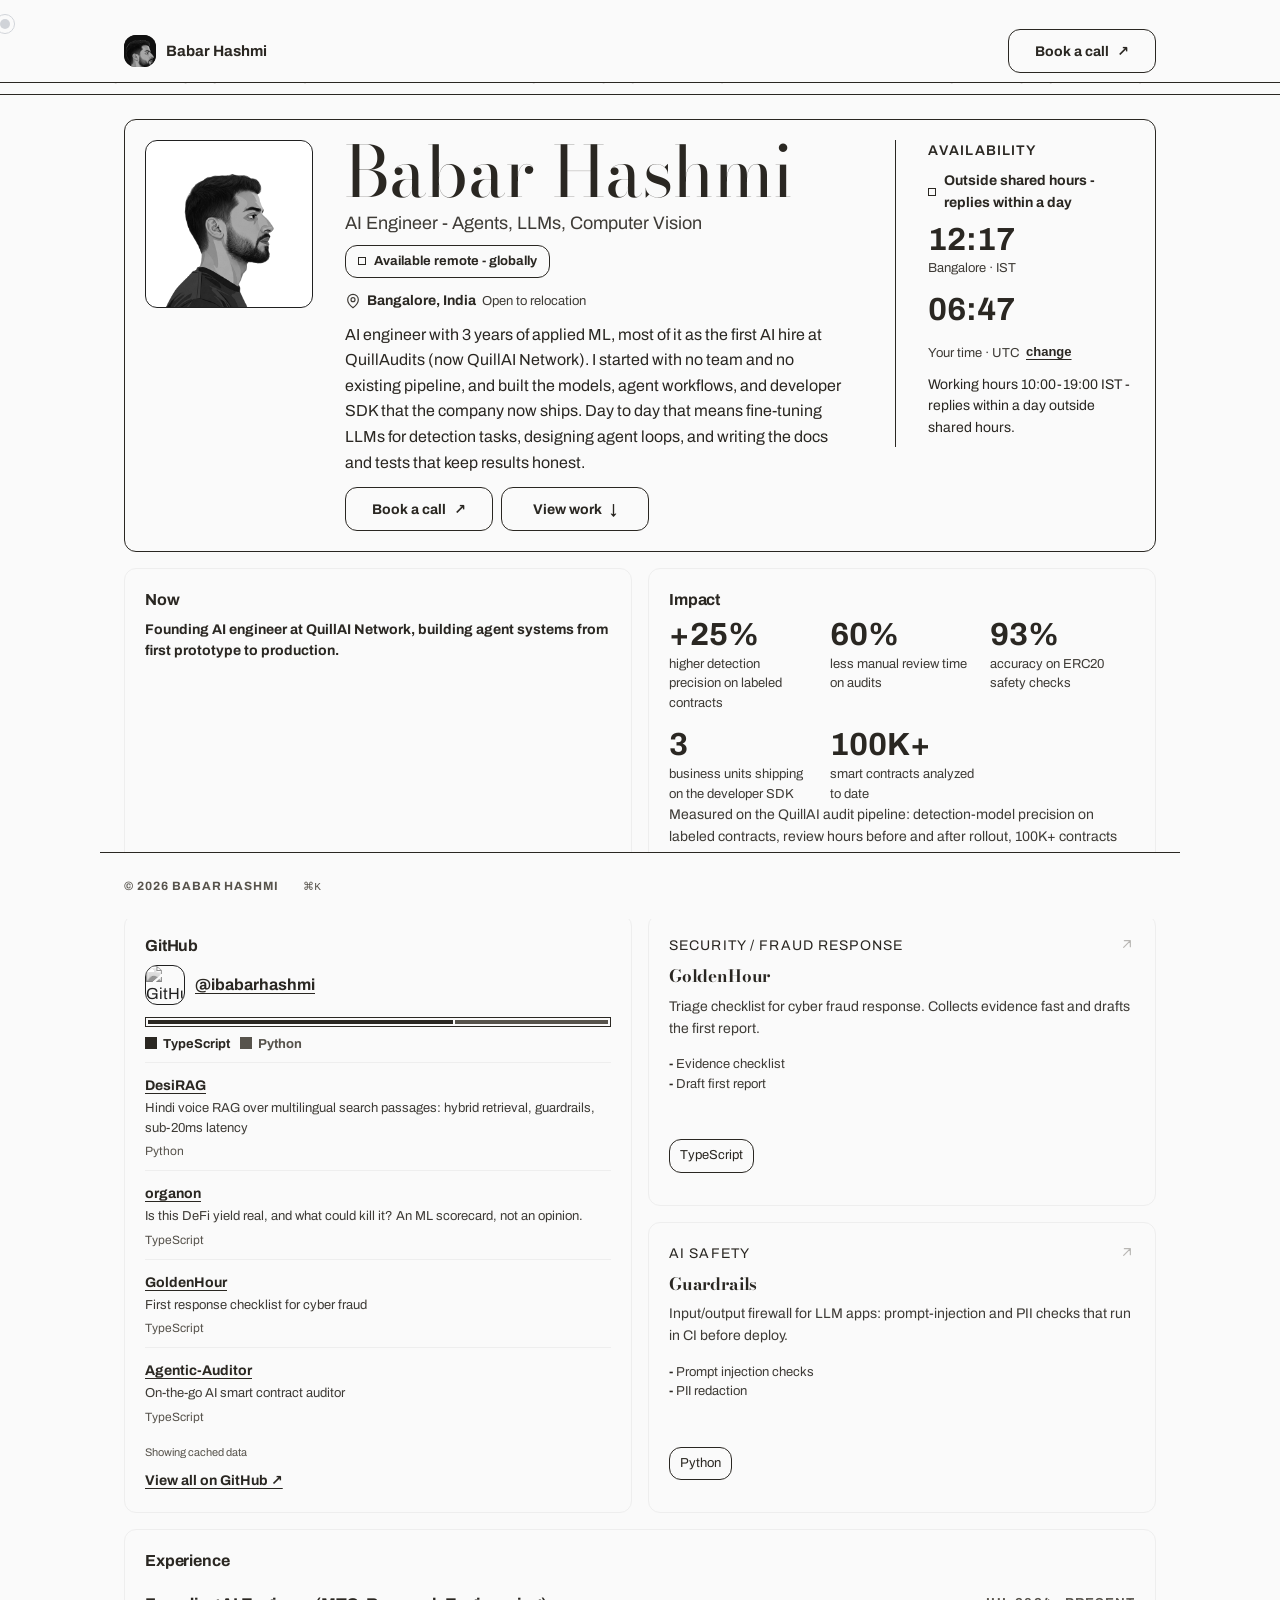
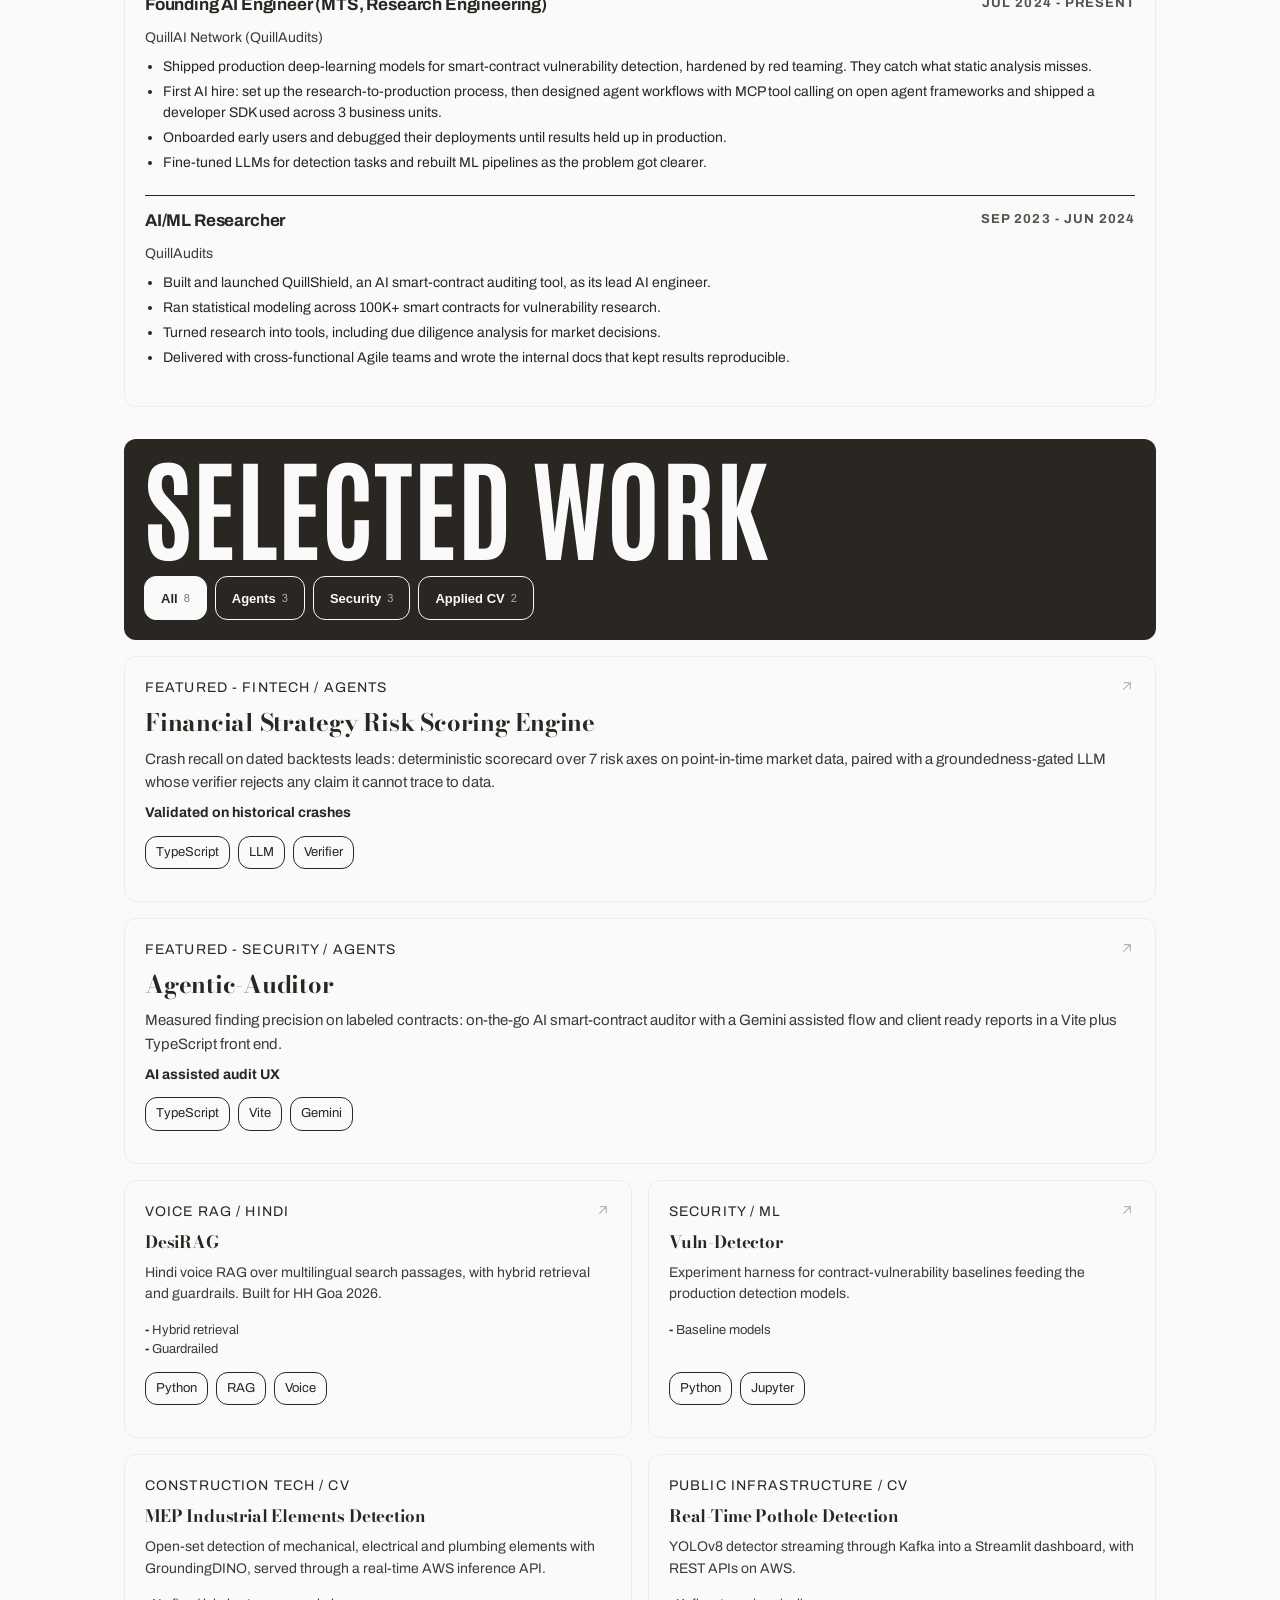
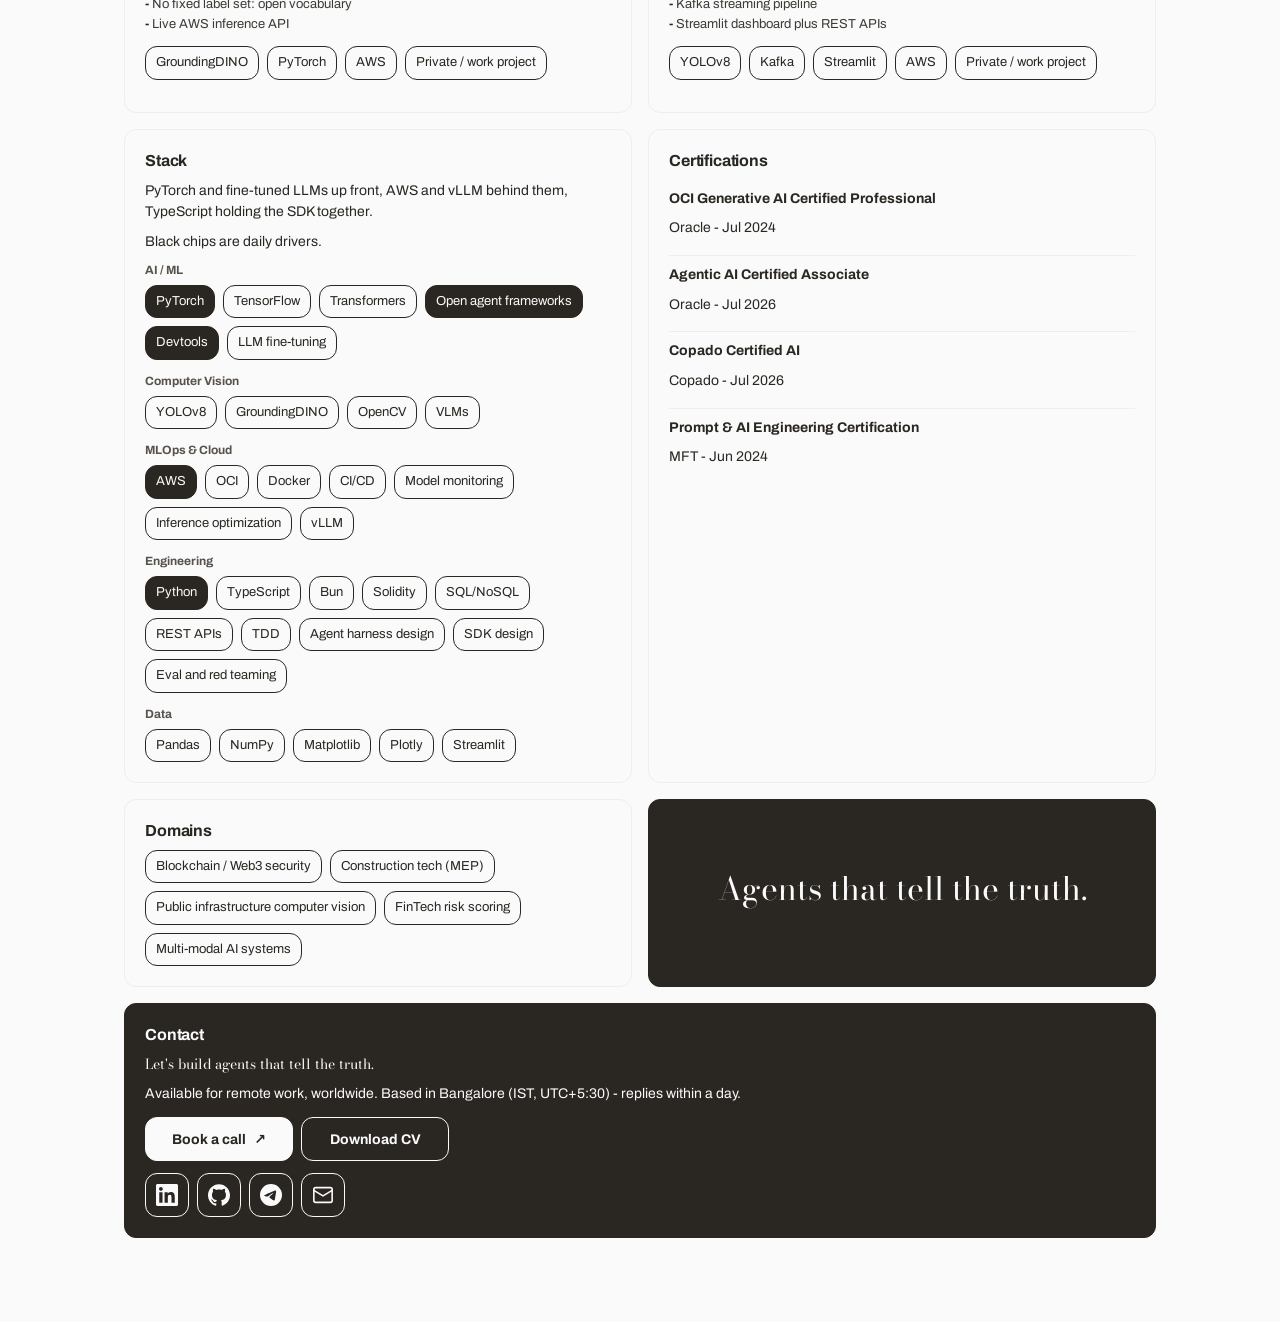
==== commit 018bcd96: "feat(site): unified glyph grammar, bold Bodoni project names, unbolded tags Glyphs (TDD, tests/glyph" ====
--- a/index.html
+++ b/index.html
@@ -59,7 +59,7 @@
     <section class="tile span-2 row-2" id="tile-github" aria-labelledby="h-github"><h2 class="tile-title" id="h-github">GitHub</h2><div class="gh-head"><img src="https://avatars.githubusercontent.com/u/112765907?v=4" alt="GitHub avatar of ibabarhashmi" width="40" height="40" decoding="async" loading="lazy"><a href="https://github.com/ibabarhashmi" target="_blank" rel="noopener noreferrer">@ibabarhashmi</a></div><div class="repo"><a class="repo-name" href="https://github.com/ibabarhashmi/DesiRAG" target="_blank" rel="noopener noreferrer">DesiRAG</a><div class="repo-desc">Hindi voice RAG over multilingual search passages: hybrid retrieval, guardrails, sub-20ms latency</div><div class="repo-meta">Python</div></div><div class="repo"><a class="repo-name" href="https://github.com/ibabarhashmi/organon" target="_blank" rel="noopener noreferrer">organon</a><div class="repo-desc">Is this DeFi yield real, and what could kill it? An ML scorecard, not an opinion.</div><div class="repo-meta">TypeScript</div></div><div class="repo"><a class="repo-name" href="https://github.com/ibabarhashmi/GoldenHour" target="_blank" rel="noopener noreferrer">GoldenHour</a><div class="repo-desc">First response checklist for cyber fraud</div><div class="repo-meta">TypeScript</div></div><div class="repo"><a class="repo-name" href="https://github.com/ibabarhashmi/Agentic-Auditor" target="_blank" rel="noopener noreferrer">Agentic-Auditor</a><div class="repo-desc">On-the-go AI smart contract auditor</div><div class="repo-meta">TypeScript</div></div><div class="cached-note">Showing cached data - live stats load in the browser.</div><a class="view-all" href="https://github.com/ibabarhashmi?tab=repositories" target="_blank" rel="noopener noreferrer">View all on GitHub ↗</a></section>
     <section class="tile span-4" id="tile-exp" aria-labelledby="h-exp"><h2 class="tile-title" id="h-exp">Experience</h2><div class="timeline"><div class="tl-item"><div class="tl-top"><h3 class="tl-role">Founding AI Engineer (MTS, Research Engineering)</h3><span class="tl-dates">Jul 2024 - Present</span></div><div class="tl-org">QuillAI Network (QuillAudits)</div><ul><li>Shipped production deep-learning models for smart-contract vulnerability detection, hardened by red teaming. They catch what static analysis misses.</li><li>First AI hire: set up the research-to-production process, then designed agent workflows with MCP tool calling on open agent frameworks and shipped a developer SDK used across 3 business units.</li><li>Onboarded early users and debugged their deployments until results held up in production.</li><li>Fine-tuned LLMs for detection tasks and rebuilt ML pipelines as the problem got clearer.</li></ul></div><div class="tl-item"><div class="tl-top"><h3 class="tl-role">AI/ML Researcher</h3><span class="tl-dates">Sep 2023 - Jun 2024</span></div><div class="tl-org">QuillAudits</div><ul><li>Built and launched QuillShield, an AI smart-contract auditing tool, as its lead AI engineer.</li><li>Ran statistical modeling across 100K+ smart contracts for vulnerability research.</li><li>Turned research into tools, including due diligence analysis for market decisions.</li><li>Delivered with cross-functional Agile teams and wrote the internal docs that kept results reproducible.</li></ul></div></div></section>
     <div class="section-heading span-4" id="work-heading" aria-label="Selected work"><h2 class="work-title" id="work-title">Selected work</h2><div class="filter-row" role="group" aria-label="Filter projects"><button class="filter-btn on" type="button" data-filter="all" aria-pressed="true">All <span class="fcount" aria-hidden="true">8</span></button><button class="filter-btn" type="button" data-filter="agents" aria-pressed="false">Agents <span class="fcount" aria-hidden="true">3</span></button><button class="filter-btn" type="button" data-filter="security" aria-pressed="false">Security <span class="fcount" aria-hidden="true">3</span></button><button class="filter-btn" type="button" data-filter="cv" aria-pressed="false">Applied CV <span class="fcount" aria-hidden="true">2</span></button></div><p id="filter-status" class="vh" role="status">Showing 8 of 8 projects</p></div>
-    <div id="projects-slot" class="contents"><a class="tile span-4 proj proj-feat tile-linked" href="https://github.com/ibabarhashmi/organon" target="_blank" rel="noopener noreferrer" aria-label="Open Financial Strategy Risk Scoring Engine repository" data-cat="agents"><p class="proj-tag">Featured - FinTech / Agents</p><span class="ext" aria-hidden="true">↗</span><h3>Financial Strategy Risk Scoring Engine</h3><p class="muted">Crash recall on dated backtests leads: deterministic scorecard over 7 risk axes on point-in-time market data, paired with a groundedness-gated LLM whose verifier rejects any claim it cannot trace to data.</p><p class="proj-outcome">Validated on historical crashes</p><div class="chips"><span class="chip">TypeScript</span><span class="chip">LLM</span><span class="chip">Verifier</span></div></a><a class="tile span-4 proj proj-feat tile-linked" href="https://github.com/ibabarhashmi/Agentic-Auditor" target="_blank" rel="noopener noreferrer" aria-label="Open Agentic-Auditor repository" data-cat="agents"><p class="proj-tag">Featured - Security / Agents</p><span class="ext" aria-hidden="true">↗</span><h3>Agentic-Auditor</h3><p class="muted">Measured finding precision on labeled contracts: on-the-go AI smart-contract auditor with a Gemini assisted flow and client ready reports in a Vite plus TypeScript front end.</p><p class="proj-outcome">AI assisted audit UX</p><div class="chips"><span class="chip">TypeScript</span><span class="chip">Vite</span><span class="chip">Gemini</span></div></a><a class="tile span-2 proj tile-linked" href="https://github.com/ibabarhashmi/GoldenHour" target="_blank" rel="noopener noreferrer" aria-label="Open GoldenHour repository" data-cat="security"><p class="proj-tag">Security / Fraud response</p><span class="ext" aria-hidden="true">↗</span><h3>GoldenHour</h3><p class="muted">Triage checklist for cyber fraud response. Collects evidence fast and drafts the first report.</p><ul class="checks"><li>Evidence checklist</li><li>Draft first report</li></ul><div class="chips"><span class="chip">TypeScript</span></div></a><a class="tile span-2 proj tile-linked" href="https://github.com/ibabarhashmi/Guardrails" target="_blank" rel="noopener noreferrer" aria-label="Open Guardrails repository" data-cat="security"><p class="proj-tag">AI safety</p><span class="ext" aria-hidden="true">↗</span><h3>Guardrails</h3><p class="muted">Input/output firewall for LLM apps: prompt-injection and PII checks that run in CI before deploy.</p><ul class="checks"><li>Prompt injection checks</li><li>PII redaction</li></ul><div class="chips"><span class="chip">Python</span></div></a><a class="tile span-2 proj tile-linked" href="https://github.com/ibabarhashmi/DesiRAG" target="_blank" rel="noopener noreferrer" aria-label="Open DesiRAG repository" data-cat="agents"><p class="proj-tag">Voice RAG / Hindi</p><span class="ext" aria-hidden="true">↗</span><h3>DesiRAG</h3><p class="muted">Hindi voice RAG over multilingual search passages, with hybrid retrieval and guardrails. Built for HH Goa 2026.</p><ul class="checks"><li>Hybrid retrieval</li><li>Guardrailed</li></ul><div class="chips"><span class="chip">Python</span><span class="chip">RAG</span><span class="chip">Voice</span></div></a><a class="tile span-2 proj tile-linked" href="https://github.com/ibabarhashmi/Vuln-Detector" target="_blank" rel="noopener noreferrer" aria-label="Open Vuln-Detector repository" data-cat="security"><p class="proj-tag">Security / ML</p><span class="ext" aria-hidden="true">↗</span><h3>Vuln-Detector</h3><p class="muted">Experiment harness for contract-vulnerability baselines feeding the production detection models.</p><ul class="checks"><li>Baseline models</li></ul><div class="chips"><span class="chip">Python</span><span class="chip">Jupyter</span></div></a><article class="tile span-2 proj tile-linked" data-cat="cv"><p class="proj-tag">Construction tech / CV</p><h3>MEP Industrial Elements Detection</h3><p class="muted">Open-set detection of mechanical, electrical and plumbing elements with GroundingDINO, served through a real-time AWS inference API.</p><ul class="checks"><li>No fixed label set: open vocabulary</li><li>Live AWS inference API</li></ul><div class="chips"><span class="chip">GroundingDINO</span><span class="chip">PyTorch</span><span class="chip">AWS</span><span class="chip">Private / work project</span></div></article><article class="tile span-2 proj tile-linked" data-cat="cv"><p class="proj-tag">Public infrastructure / CV</p><h3>Real-Time Pothole Detection</h3><p class="muted">YOLOv8 detector streaming through Kafka into a Streamlit dashboard, with REST APIs on AWS.</p><ul class="checks"><li>Kafka streaming pipeline</li><li>Streamlit dashboard plus REST APIs</li></ul><div class="chips"><span class="chip">YOLOv8</span><span class="chip">Kafka</span><span class="chip">Streamlit</span><span class="chip">AWS</span><span class="chip">Private / work project</span></div></article></div>
+    <div id="projects-slot" class="contents"><a class="tile span-4 proj proj-feat tile-linked" href="https://github.com/ibabarhashmi/organon" target="_blank" rel="noopener noreferrer" aria-label="Open Financial Strategy Risk Scoring Engine repository" data-cat="agents"><p class="proj-tag">Featured - FinTech / Agents</p><span class="ext" aria-hidden="true"><svg width="16" height="16" viewBox="0 0 24 24" fill="none" stroke="currentColor" stroke-width="1.75" stroke-linecap="round" stroke-linejoin="round" aria-hidden="true"><path d="M7 17 17 7M8 7h9v9"/></svg></span><h3>Financial Strategy Risk Scoring Engine</h3><p class="muted">Crash recall on dated backtests leads: deterministic scorecard over 7 risk axes on point-in-time market data, paired with a groundedness-gated LLM whose verifier rejects any claim it cannot trace to data.</p><p class="proj-outcome">Validated on historical crashes</p><div class="chips"><span class="chip">TypeScript</span><span class="chip">LLM</span><span class="chip">Verifier</span></div></a><a class="tile span-4 proj proj-feat tile-linked" href="https://github.com/ibabarhashmi/Agentic-Auditor" target="_blank" rel="noopener noreferrer" aria-label="Open Agentic-Auditor repository" data-cat="agents"><p class="proj-tag">Featured - Security / Agents</p><span class="ext" aria-hidden="true"><svg width="16" height="16" viewBox="0 0 24 24" fill="none" stroke="currentColor" stroke-width="1.75" stroke-linecap="round" stroke-linejoin="round" aria-hidden="true"><path d="M7 17 17 7M8 7h9v9"/></svg></span><h3>Agentic-Auditor</h3><p class="muted">Measured finding precision on labeled contracts: on-the-go AI smart-contract auditor with a Gemini assisted flow and client ready reports in a Vite plus TypeScript front end.</p><p class="proj-outcome">AI assisted audit UX</p><div class="chips"><span class="chip">TypeScript</span><span class="chip">Vite</span><span class="chip">Gemini</span></div></a><a class="tile span-2 proj tile-linked" href="https://github.com/ibabarhashmi/GoldenHour" target="_blank" rel="noopener noreferrer" aria-label="Open GoldenHour repository" data-cat="security"><p class="proj-tag">Security / Fraud response</p><span class="ext" aria-hidden="true"><svg width="16" height="16" viewBox="0 0 24 24" fill="none" stroke="currentColor" stroke-width="1.75" stroke-linecap="round" stroke-linejoin="round" aria-hidden="true"><path d="M7 17 17 7M8 7h9v9"/></svg></span><h3>GoldenHour</h3><p class="muted">Triage checklist for cyber fraud response. Collects evidence fast and drafts the first report.</p><ul class="checks"><li>Evidence checklist</li><li>Draft first report</li></ul><div class="chips"><span class="chip">TypeScript</span></div></a><a class="tile span-2 proj tile-linked" href="https://github.com/ibabarhashmi/Guardrails" target="_blank" rel="noopener noreferrer" aria-label="Open Guardrails repository" data-cat="security"><p class="proj-tag">AI safety</p><span class="ext" aria-hidden="true"><svg width="16" height="16" viewBox="0 0 24 24" fill="none" stroke="currentColor" stroke-width="1.75" stroke-linecap="round" stroke-linejoin="round" aria-hidden="true"><path d="M7 17 17 7M8 7h9v9"/></svg></span><h3>Guardrails</h3><p class="muted">Input/output firewall for LLM apps: prompt-injection and PII checks that run in CI before deploy.</p><ul class="checks"><li>Prompt injection checks</li><li>PII redaction</li></ul><div class="chips"><span class="chip">Python</span></div></a><a class="tile span-2 proj tile-linked" href="https://github.com/ibabarhashmi/DesiRAG" target="_blank" rel="noopener noreferrer" aria-label="Open DesiRAG repository" data-cat="agents"><p class="proj-tag">Voice RAG / Hindi</p><span class="ext" aria-hidden="true"><svg width="16" height="16" viewBox="0 0 24 24" fill="none" stroke="currentColor" stroke-width="1.75" stroke-linecap="round" stroke-linejoin="round" aria-hidden="true"><path d="M7 17 17 7M8 7h9v9"/></svg></span><h3>DesiRAG</h3><p class="muted">Hindi voice RAG over multilingual search passages, with hybrid retrieval and guardrails. Built for HH Goa 2026.</p><ul class="checks"><li>Hybrid retrieval</li><li>Guardrailed</li></ul><div class="chips"><span class="chip">Python</span><span class="chip">RAG</span><span class="chip">Voice</span></div></a><a class="tile span-2 proj tile-linked" href="https://github.com/ibabarhashmi/Vuln-Detector" target="_blank" rel="noopener noreferrer" aria-label="Open Vuln-Detector repository" data-cat="security"><p class="proj-tag">Security / ML</p><span class="ext" aria-hidden="true"><svg width="16" height="16" viewBox="0 0 24 24" fill="none" stroke="currentColor" stroke-width="1.75" stroke-linecap="round" stroke-linejoin="round" aria-hidden="true"><path d="M7 17 17 7M8 7h9v9"/></svg></span><h3>Vuln-Detector</h3><p class="muted">Experiment harness for contract-vulnerability baselines feeding the production detection models.</p><ul class="checks"><li>Baseline models</li></ul><div class="chips"><span class="chip">Python</span><span class="chip">Jupyter</span></div></a><article class="tile span-2 proj tile-linked" data-cat="cv"><p class="proj-tag">Construction tech / CV</p><h3>MEP Industrial Elements Detection</h3><p class="muted">Open-set detection of mechanical, electrical and plumbing elements with GroundingDINO, served through a real-time AWS inference API.</p><ul class="checks"><li>No fixed label set: open vocabulary</li><li>Live AWS inference API</li></ul><div class="chips"><span class="chip">GroundingDINO</span><span class="chip">PyTorch</span><span class="chip">AWS</span><span class="chip">Private / work project</span></div></article><article class="tile span-2 proj tile-linked" data-cat="cv"><p class="proj-tag">Public infrastructure / CV</p><h3>Real-Time Pothole Detection</h3><p class="muted">YOLOv8 detector streaming through Kafka into a Streamlit dashboard, with REST APIs on AWS.</p><ul class="checks"><li>Kafka streaming pipeline</li><li>Streamlit dashboard plus REST APIs</li></ul><div class="chips"><span class="chip">YOLOv8</span><span class="chip">Kafka</span><span class="chip">Streamlit</span><span class="chip">AWS</span><span class="chip">Private / work project</span></div></article></div>
     <section class="tile span-2" id="tile-stack" aria-labelledby="h-stack"><h2 class="tile-title" id="h-stack">Stack</h2><p class="stack-lede">PyTorch and fine-tuned LLMs up front, AWS and vLLM behind them, TypeScript holding the SDK together.</p><p class="stack-legend">Black chips are daily drivers.</p><div class="stack-group"><div class="stack-name">AI / ML</div><div class="chips chips--flush"><span class="chip chip-accent">PyTorch</span><span class="chip">TensorFlow</span><span class="chip">Transformers</span><span class="chip chip-accent">Open agent frameworks</span><span class="chip chip-accent">Devtools</span><span class="chip">LLM fine-tuning</span></div></div><div class="stack-group"><div class="stack-name">Computer Vision</div><div class="chips chips--flush"><span class="chip">YOLOv8</span><span class="chip">GroundingDINO</span><span class="chip">OpenCV</span><span class="chip">VLMs</span></div></div><div class="stack-group"><div class="stack-name">MLOps &amp; Cloud</div><div class="chips chips--flush"><span class="chip chip-accent">AWS</span><span class="chip">OCI</span><span class="chip">Docker</span><span class="chip">CI/CD</span><span class="chip">Model monitoring</span><span class="chip">Inference optimization</span><span class="chip">vLLM</span></div></div><div class="stack-group"><div class="stack-name">Engineering</div><div class="chips chips--flush"><span class="chip chip-accent">Python</span><span class="chip">TypeScript</span><span class="chip">Bun</span><span class="chip">Solidity</span><span class="chip">SQL/NoSQL</span><span class="chip">REST APIs</span><span class="chip">TDD</span><span class="chip">Agent harness design</span><span class="chip">SDK design</span><span class="chip">Eval and red teaming</span></div></div><div class="stack-group"><div class="stack-name">Data</div><div class="chips chips--flush"><span class="chip">Pandas</span><span class="chip">NumPy</span><span class="chip">Matplotlib</span><span class="chip">Plotly</span><span class="chip">Streamlit</span></div></div></section>
     <section class="tile span-2" id="tile-certs" aria-labelledby="h-certs"><h2 class="tile-title" id="h-certs">Certifications</h2><div class="cert-row"><p class="cert-name">OCI Generative AI Certified Professional</p><p class="cert-meta">Oracle - Jul 2024</p></div><div class="cert-row"><p class="cert-name">Agentic AI Certified Associate</p><p class="cert-meta">Oracle - Jul 2026</p></div><div class="cert-row"><p class="cert-name">Copado Certified AI</p><p class="cert-meta">Copado - Jul 2026</p></div><div class="cert-row"><p class="cert-name">Prompt &amp; AI Engineering Certification</p><p class="cert-meta">MFT - Jun 2024</p></div></section>
     <section class="tile span-2" id="tile-domains" aria-labelledby="h-domains"><h2 class="tile-title" id="h-domains">Domains</h2><div class="chips chips--flush"><span class="chip">Blockchain / Web3 security</span><span class="chip">Construction tech (MEP)</span><span class="chip">Public infrastructure computer vision</span><span class="chip">FinTech risk scoring</span><span class="chip">Multi-modal AI systems</span></div></section>
--- a/styles.css
+++ b/styles.css
@@ -121,7 +121,7 @@
 .tile-title{font-size:var(--text-md);line-height:1.35;font-weight:700;letter-spacing:-.01em;margin:0 0 var(--space-2);color:var(--text)}
 /* On-ink variant: same scale, paper text (contact closer). */
 .tile-title--on-ink{color:var(--paper)}
-.proj-tag{font-size:var(--text-xs);line-height:1.4;font-weight:700;color:var(--ink);margin:0 0 var(--space-2);text-transform:uppercase;letter-spacing:.08em}
+.proj-tag{font-size:var(--text-xs);line-height:1.4;font-weight:400;color:var(--ink);margin:0 0 var(--space-2);text-transform:uppercase;letter-spacing:.08em}
 .tile h3{font-size:var(--text-lg);line-height:1.35;font-weight:700;letter-spacing:-.01em;margin:0 0 var(--space-2);text-wrap:balance}
 .tile p{font-size:var(--text-base);line-height:1.55;margin:0 0 var(--space-2);color:var(--text);text-wrap:pretty}
 .tile p.muted,.muted{color:var(--text-2)}
@@ -399,7 +399,8 @@
 #work-heading .filter-row .filter-btn{background:transparent;border:1px solid var(--paper);color:var(--paper);border-radius:var(--radius);padding:8px 16px;font-size:13px;font-weight:600;min-height:44px;display:inline-flex;align-items:center;justify-content:center;gap:6px}
 #work-heading .filter-row .filter-btn.on{background:var(--paper);color:var(--ink);border-color:var(--paper)}
 #work-heading .filter-row .fcount{font-size:11px;font-weight:400;opacity:.65;font-variant-numeric:tabular-nums}
-.proj-feat h3{font-family:var(--font-display);font-weight:400;font-size:24px}
+.proj h3{font-family:var(--font-display);font-weight:700}
+.proj-feat h3{font-size:24px}
 .proj-feat .muted{font-size:15px}
 /* Filter hides via [hidden]; author display:flex beats UA hidden without this */
 .proj[hidden]{display:none}
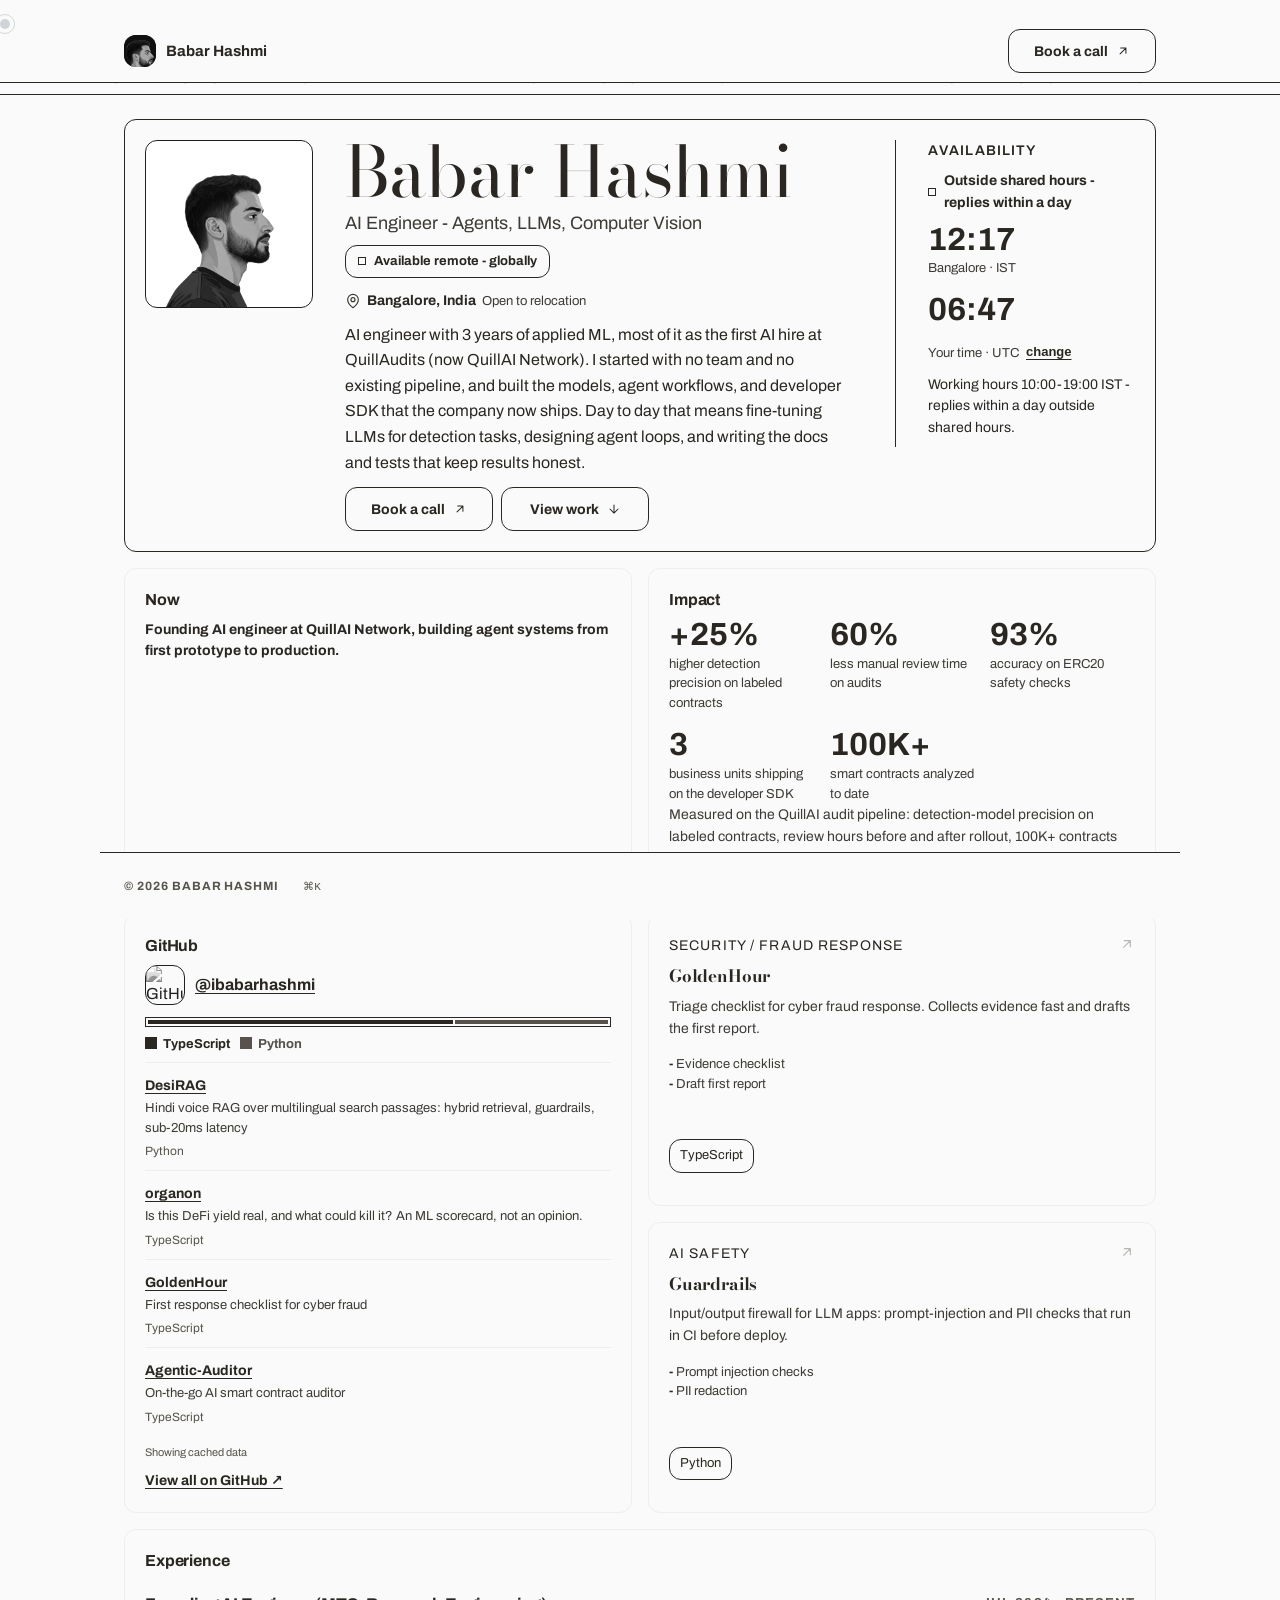
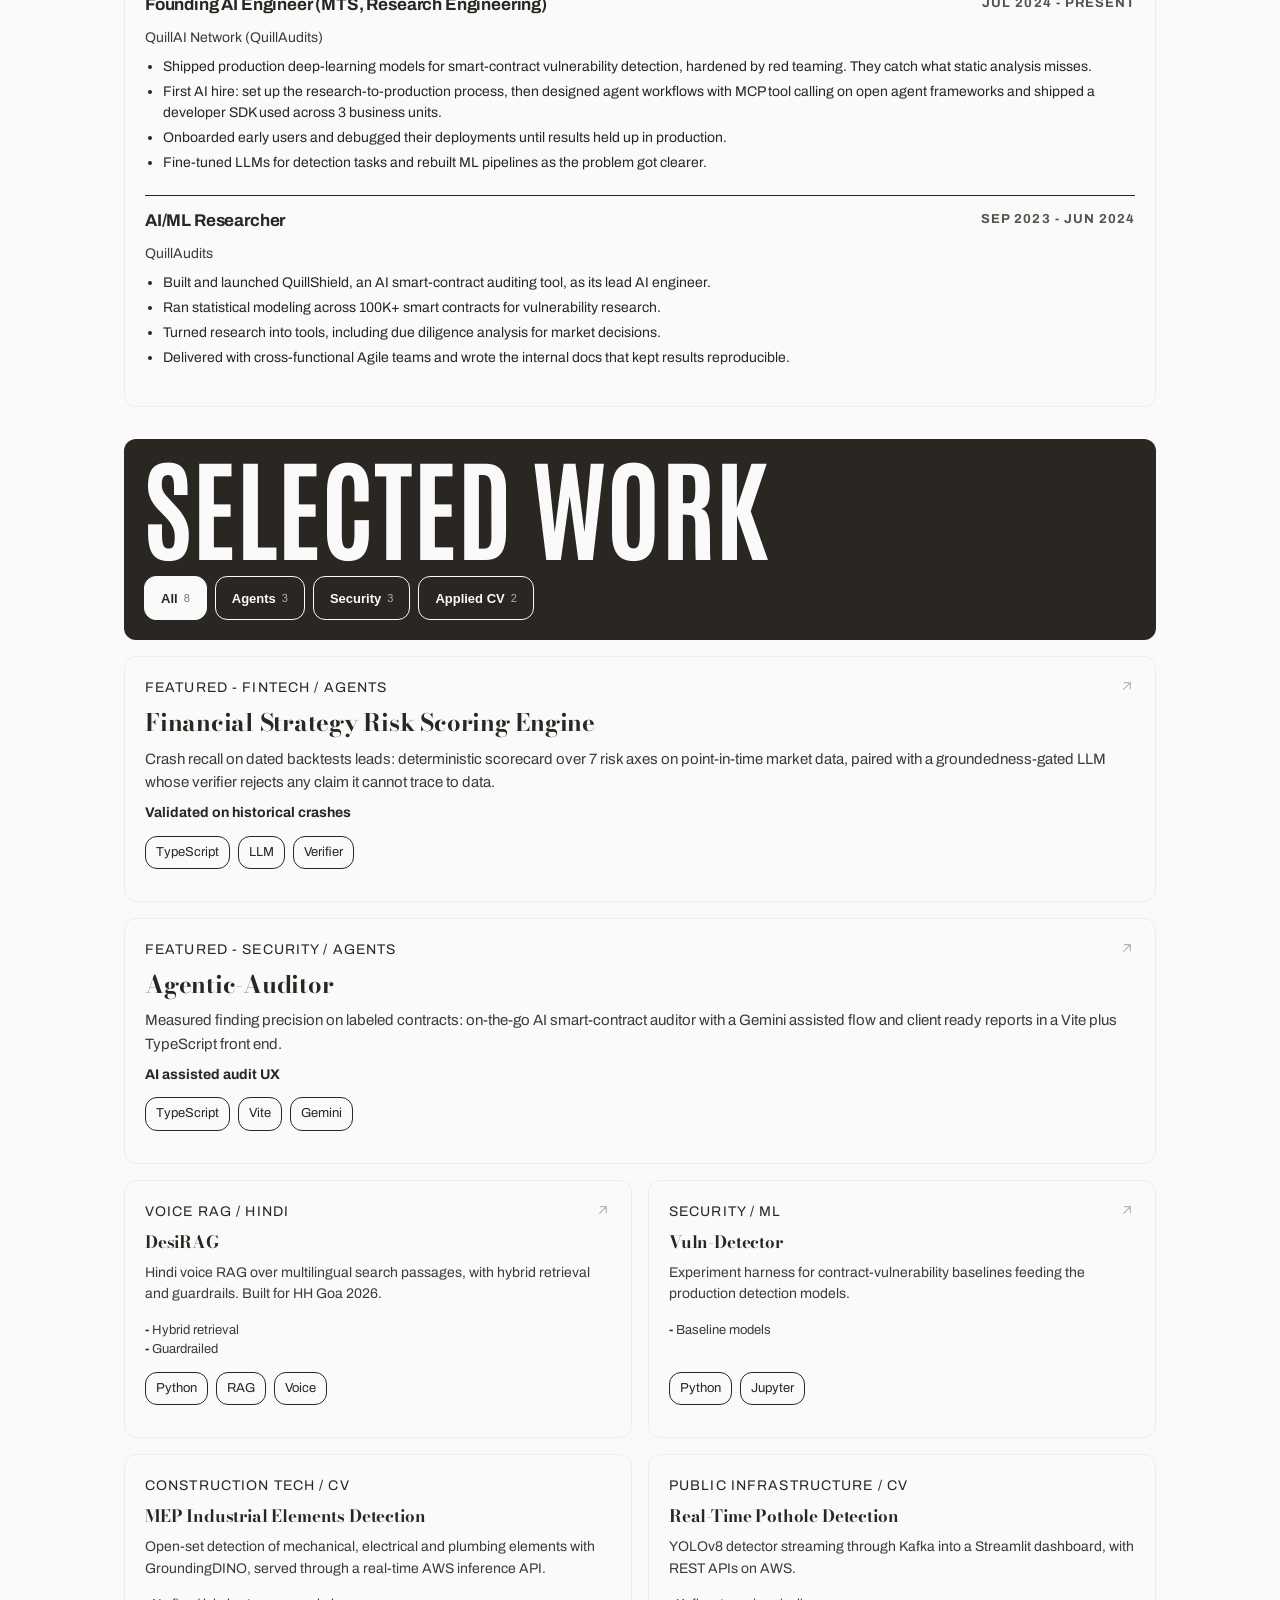
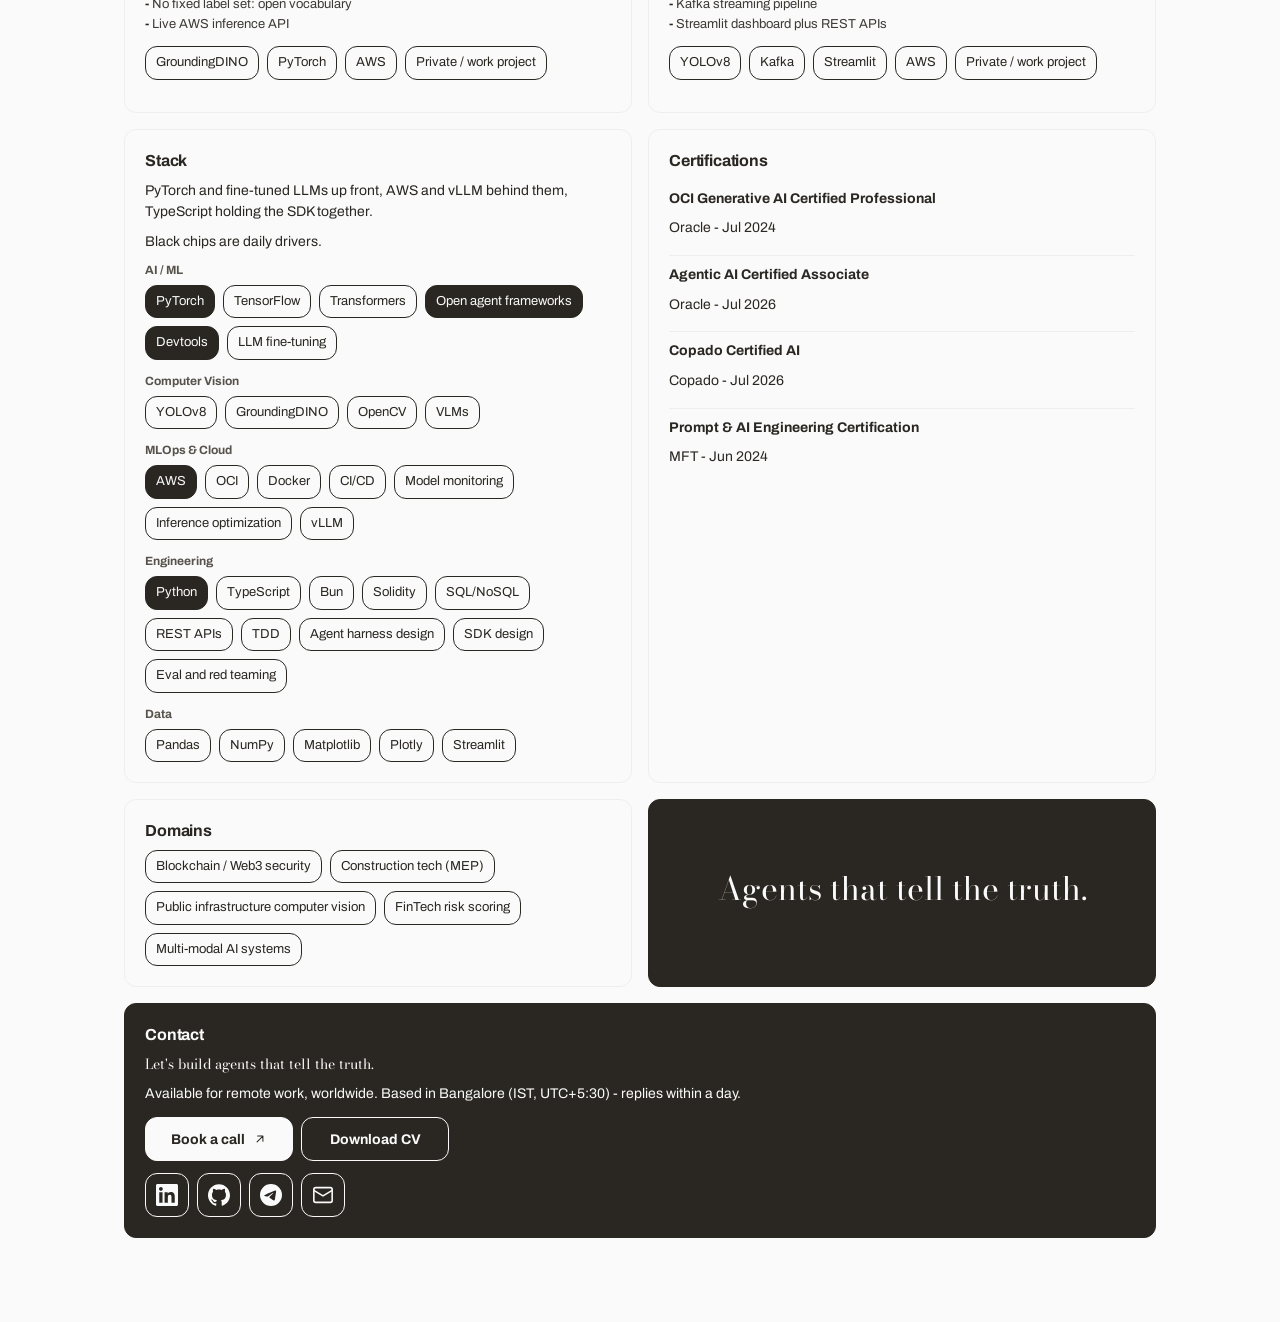
==== commit 3f55411e: "feat(site): uniform SVG button glyphs site-wide (TDD) All button arrows now render from one SVG fami" ====
--- a/index.html
+++ b/index.html
@@ -45,7 +45,7 @@
       <span class="brand-name">Babar Hashmi</span>
     </a>
     <div class="topbar-actions">
-      <a id="top-book" class="btn btn--primary" href="https://calendar.app.google/eeGsWhoaFQDMm84g9" target="_blank" rel="noopener noreferrer">Book a call<span class="btn-glyph" aria-hidden="true">↗</span><span class="vh"> (opens in new tab)</span></a>
+      <a id="top-book" class="btn btn--primary" href="https://calendar.app.google/eeGsWhoaFQDMm84g9" target="_blank" rel="noopener noreferrer">Book a call<span class="btn-glyph" aria-hidden="true"><svg width="16" height="16" viewBox="0 0 24 24" fill="none" stroke="currentColor" stroke-width="1.75" stroke-linecap="round" stroke-linejoin="round" aria-hidden="true"><path d="M7 17 17 7M8 7h9v9"/></svg></span><span class="vh"> (opens in new tab)</span></a>
     </div>
   </div>
 </header>
@@ -53,7 +53,7 @@
 <main id="main" class="container">
   <div class="grid" id="grid">
     <section class="tile span-4" id="tile-profile" aria-labelledby="h-name">
-<div class="profile profile-statement"><img class="avatar" src="assets/avatar.png" alt="Portrait of Babar Hashmi" width="168" height="168" fetchpriority="high" decoding="async"><div class="profile-main"><h1 id="h-name">Babar Hashmi</h1><p class="title">AI Engineer - Agents, LLMs, Computer Vision</p><div class="pill-row"><div class="badge avail-badge"><span class="dot" aria-hidden="true"></span>Available remote - globally</div><p class="meta-row"><span class="loc-stack"><span class="loc-primary">Bangalore, India</span><span class="loc-sub">Open to relocation</span></span></p></div><p class="bio">AI engineer with 3 years of applied ML, most of it as the first AI hire at QuillAudits (now QuillAI Network). I started with no team and no existing pipeline, and built the models, agent workflows, and developer SDK that the company now ships. Day to day that means fine-tuning LLMs for detection tasks, designing agent loops, and writing the docs and tests that keep results honest.</p><div class="actions"><a class="btn btn--primary" href="https://calendar.app.google/eeGsWhoaFQDMm84g9" target="_blank" rel="noopener noreferrer">Book a call<span class="btn-glyph" aria-hidden="true">↗</span></a><a class="btn btn--ghost" href="assets/resume.pdf" target="_blank" rel="noopener noreferrer">Download CV</a></div></div></div></section>
+<div class="profile profile-statement"><img class="avatar" src="assets/avatar.png" alt="Portrait of Babar Hashmi" width="168" height="168" fetchpriority="high" decoding="async"><div class="profile-main"><h1 id="h-name">Babar Hashmi</h1><p class="title">AI Engineer - Agents, LLMs, Computer Vision</p><div class="pill-row"><div class="badge avail-badge"><span class="dot" aria-hidden="true"></span>Available remote - globally</div><p class="meta-row"><span class="loc-stack"><span class="loc-primary">Bangalore, India</span><span class="loc-sub">Open to relocation</span></span></p></div><p class="bio">AI engineer with 3 years of applied ML, most of it as the first AI hire at QuillAudits (now QuillAI Network). I started with no team and no existing pipeline, and built the models, agent workflows, and developer SDK that the company now ships. Day to day that means fine-tuning LLMs for detection tasks, designing agent loops, and writing the docs and tests that keep results honest.</p><div class="actions"><a class="btn btn--primary" href="https://calendar.app.google/eeGsWhoaFQDMm84g9" target="_blank" rel="noopener noreferrer">Book a call<span class="btn-glyph" aria-hidden="true"><svg width="16" height="16" viewBox="0 0 24 24" fill="none" stroke="currentColor" stroke-width="1.75" stroke-linecap="round" stroke-linejoin="round" aria-hidden="true"><path d="M7 17 17 7M8 7h9v9"/></svg></span></a><a class="btn btn--ghost" href="assets/resume.pdf" target="_blank" rel="noopener noreferrer">Download CV</a></div></div></div></section>
     <section class="tile span-2" id="tile-now" aria-labelledby="h-now"><h2 class="tile-title" id="h-now">Now</h2><p class="now-text">Founding AI engineer at QuillAI Network, building agent systems from first prototype to production.</p></section>
     <section class="tile span-2" id="tile-impact" aria-labelledby="h-impact"><h2 class="tile-title" id="h-impact">Impact</h2><div class="stats"><div class="stat"><div class="stat-value">+25%</div><div class="stat-label">higher detection precision on labeled contracts</div></div><div class="stat"><div class="stat-value">60%</div><div class="stat-label">less manual review time on audits</div></div><div class="stat"><div class="stat-value">93%</div><div class="stat-label">accuracy on ERC20 safety checks</div></div><div class="stat"><div class="stat-value">3</div><div class="stat-label">business units shipping on the developer SDK</div></div><div class="stat"><div class="stat-value">100K+</div><div class="stat-label">smart contracts analyzed to date</div></div></div><p class="muted cached-note">Measured on the QuillAI audit pipeline: detection-model precision on labeled contracts, review hours before and after rollout, 100K+ contracts scanned to date.</p></section>
     <section class="tile span-2 row-2" id="tile-github" aria-labelledby="h-github"><h2 class="tile-title" id="h-github">GitHub</h2><div class="gh-head"><img src="https://avatars.githubusercontent.com/u/112765907?v=4" alt="GitHub avatar of ibabarhashmi" width="40" height="40" decoding="async" loading="lazy"><a href="https://github.com/ibabarhashmi" target="_blank" rel="noopener noreferrer">@ibabarhashmi</a></div><div class="repo"><a class="repo-name" href="https://github.com/ibabarhashmi/DesiRAG" target="_blank" rel="noopener noreferrer">DesiRAG</a><div class="repo-desc">Hindi voice RAG over multilingual search passages: hybrid retrieval, guardrails, sub-20ms latency</div><div class="repo-meta">Python</div></div><div class="repo"><a class="repo-name" href="https://github.com/ibabarhashmi/organon" target="_blank" rel="noopener noreferrer">organon</a><div class="repo-desc">Is this DeFi yield real, and what could kill it? An ML scorecard, not an opinion.</div><div class="repo-meta">TypeScript</div></div><div class="repo"><a class="repo-name" href="https://github.com/ibabarhashmi/GoldenHour" target="_blank" rel="noopener noreferrer">GoldenHour</a><div class="repo-desc">First response checklist for cyber fraud</div><div class="repo-meta">TypeScript</div></div><div class="repo"><a class="repo-name" href="https://github.com/ibabarhashmi/Agentic-Auditor" target="_blank" rel="noopener noreferrer">Agentic-Auditor</a><div class="repo-desc">On-the-go AI smart contract auditor</div><div class="repo-meta">TypeScript</div></div><div class="cached-note">Showing cached data - live stats load in the browser.</div><a class="view-all" href="https://github.com/ibabarhashmi?tab=repositories" target="_blank" rel="noopener noreferrer">View all on GitHub ↗</a></section>
@@ -64,7 +64,7 @@
     <section class="tile span-2" id="tile-certs" aria-labelledby="h-certs"><h2 class="tile-title" id="h-certs">Certifications</h2><div class="cert-row"><p class="cert-name">OCI Generative AI Certified Professional</p><p class="cert-meta">Oracle - Jul 2024</p></div><div class="cert-row"><p class="cert-name">Agentic AI Certified Associate</p><p class="cert-meta">Oracle - Jul 2026</p></div><div class="cert-row"><p class="cert-name">Copado Certified AI</p><p class="cert-meta">Copado - Jul 2026</p></div><div class="cert-row"><p class="cert-name">Prompt &amp; AI Engineering Certification</p><p class="cert-meta">MFT - Jun 2024</p></div></section>
     <section class="tile span-2" id="tile-domains" aria-labelledby="h-domains"><h2 class="tile-title" id="h-domains">Domains</h2><div class="chips chips--flush"><span class="chip">Blockchain / Web3 security</span><span class="chip">Construction tech (MEP)</span><span class="chip">Public infrastructure computer vision</span><span class="chip">FinTech risk scoring</span><span class="chip">Multi-modal AI systems</span></div></section>
     <section class="tile span-2" id="tile-vibe" aria-label="Tagline"><p class="vibe-text">Agents that tell the truth.</p></section>
-    <section class="tile span-4 tile-contact" id="tile-contact" aria-labelledby="h-contact"><h2 class="tile-title tile-title--on-ink" id="h-contact">Contact</h2><p class="contact-title">Let's build agents that tell the truth.</p><p>Available for remote work, worldwide. Based in Bangalore (IST, UTC+5:30) - replies within a day.</p><div class="actions"><a class="btn btn--primary" href="https://calendar.app.google/eeGsWhoaFQDMm84g9" target="_blank" rel="noopener noreferrer">Book a call<span class="btn-glyph" aria-hidden="true">↗</span></a><a class="btn btn--ghost" href="assets/resume.pdf" target="_blank" rel="noopener noreferrer">Download CV</a></div><div class="icon-row"><a class="icon-link" href="https://www.linkedin.com/in/hashmi-babar/" target="_blank" rel="noopener noreferrer" aria-label="LinkedIn profile" title="LinkedIn profile">in</a><a class="icon-link" href="https://github.com/ibabarhashmi" target="_blank" rel="noopener noreferrer" aria-label="GitHub profile" title="GitHub profile">gh</a><a class="icon-link" href="https://t.me/HashBBR" target="_blank" rel="noopener noreferrer" aria-label="Telegram chat" title="Telegram chat">tg</a><a class="icon-link" href="mailto:ibabarhashmi@yahoo.com" aria-label="Email ibabarhashmi@yahoo.com" title="Email">mail</a></div></section>
+    <section class="tile span-4 tile-contact" id="tile-contact" aria-labelledby="h-contact"><h2 class="tile-title tile-title--on-ink" id="h-contact">Contact</h2><p class="contact-title">Let's build agents that tell the truth.</p><p>Available for remote work, worldwide. Based in Bangalore (IST, UTC+5:30) - replies within a day.</p><div class="actions"><a class="btn btn--primary" href="https://calendar.app.google/eeGsWhoaFQDMm84g9" target="_blank" rel="noopener noreferrer">Book a call<span class="btn-glyph" aria-hidden="true"><svg width="16" height="16" viewBox="0 0 24 24" fill="none" stroke="currentColor" stroke-width="1.75" stroke-linecap="round" stroke-linejoin="round" aria-hidden="true"><path d="M7 17 17 7M8 7h9v9"/></svg></span></a><a class="btn btn--ghost" href="assets/resume.pdf" target="_blank" rel="noopener noreferrer">Download CV</a></div><div class="icon-row"><a class="icon-link" href="https://www.linkedin.com/in/hashmi-babar/" target="_blank" rel="noopener noreferrer" aria-label="LinkedIn profile" title="LinkedIn profile">in</a><a class="icon-link" href="https://github.com/ibabarhashmi" target="_blank" rel="noopener noreferrer" aria-label="GitHub profile" title="GitHub profile">gh</a><a class="icon-link" href="https://t.me/HashBBR" target="_blank" rel="noopener noreferrer" aria-label="Telegram chat" title="Telegram chat">tg</a><a class="icon-link" href="mailto:ibabarhashmi@yahoo.com" aria-label="Email ibabarhashmi@yahoo.com" title="Email">mail</a></div></section>
   </div>
 </main>
 <footer class="container footer footer-morph" role="contentinfo">
--- a/styles.css
+++ b/styles.css
@@ -83,6 +83,7 @@
 .btn:active{transform:none}
 @media (prefers-reduced-motion: no-preference){
 .btn-glyph{display:inline-block;transition:transform var(--dur-micro) var(--ease-editorial)}
+.btn-glyph svg{width:14px;height:14px;display:block}
 .btn:hover .btn-glyph,.btn:focus-visible .btn-glyph{transform:translateX(5px);text-decoration:none}
 }
 .btn-icon{width:40px;padding:0}
